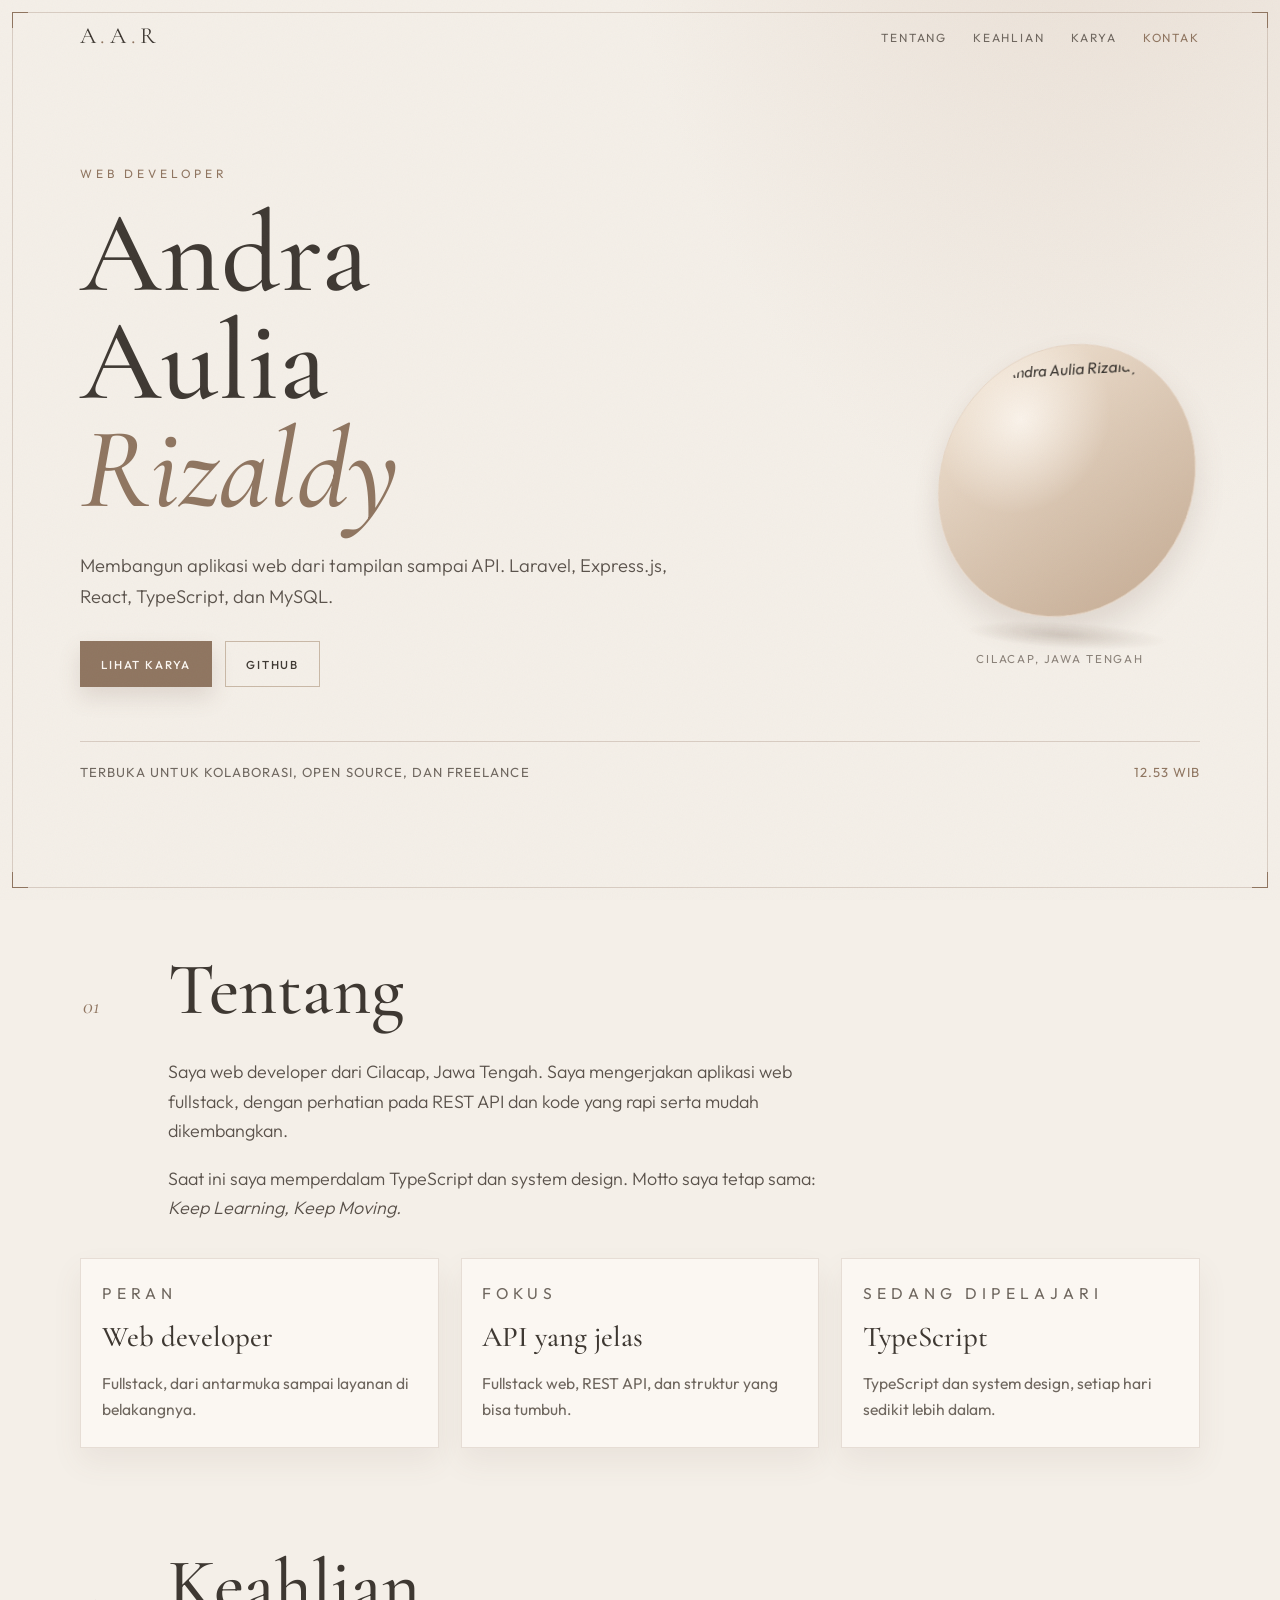
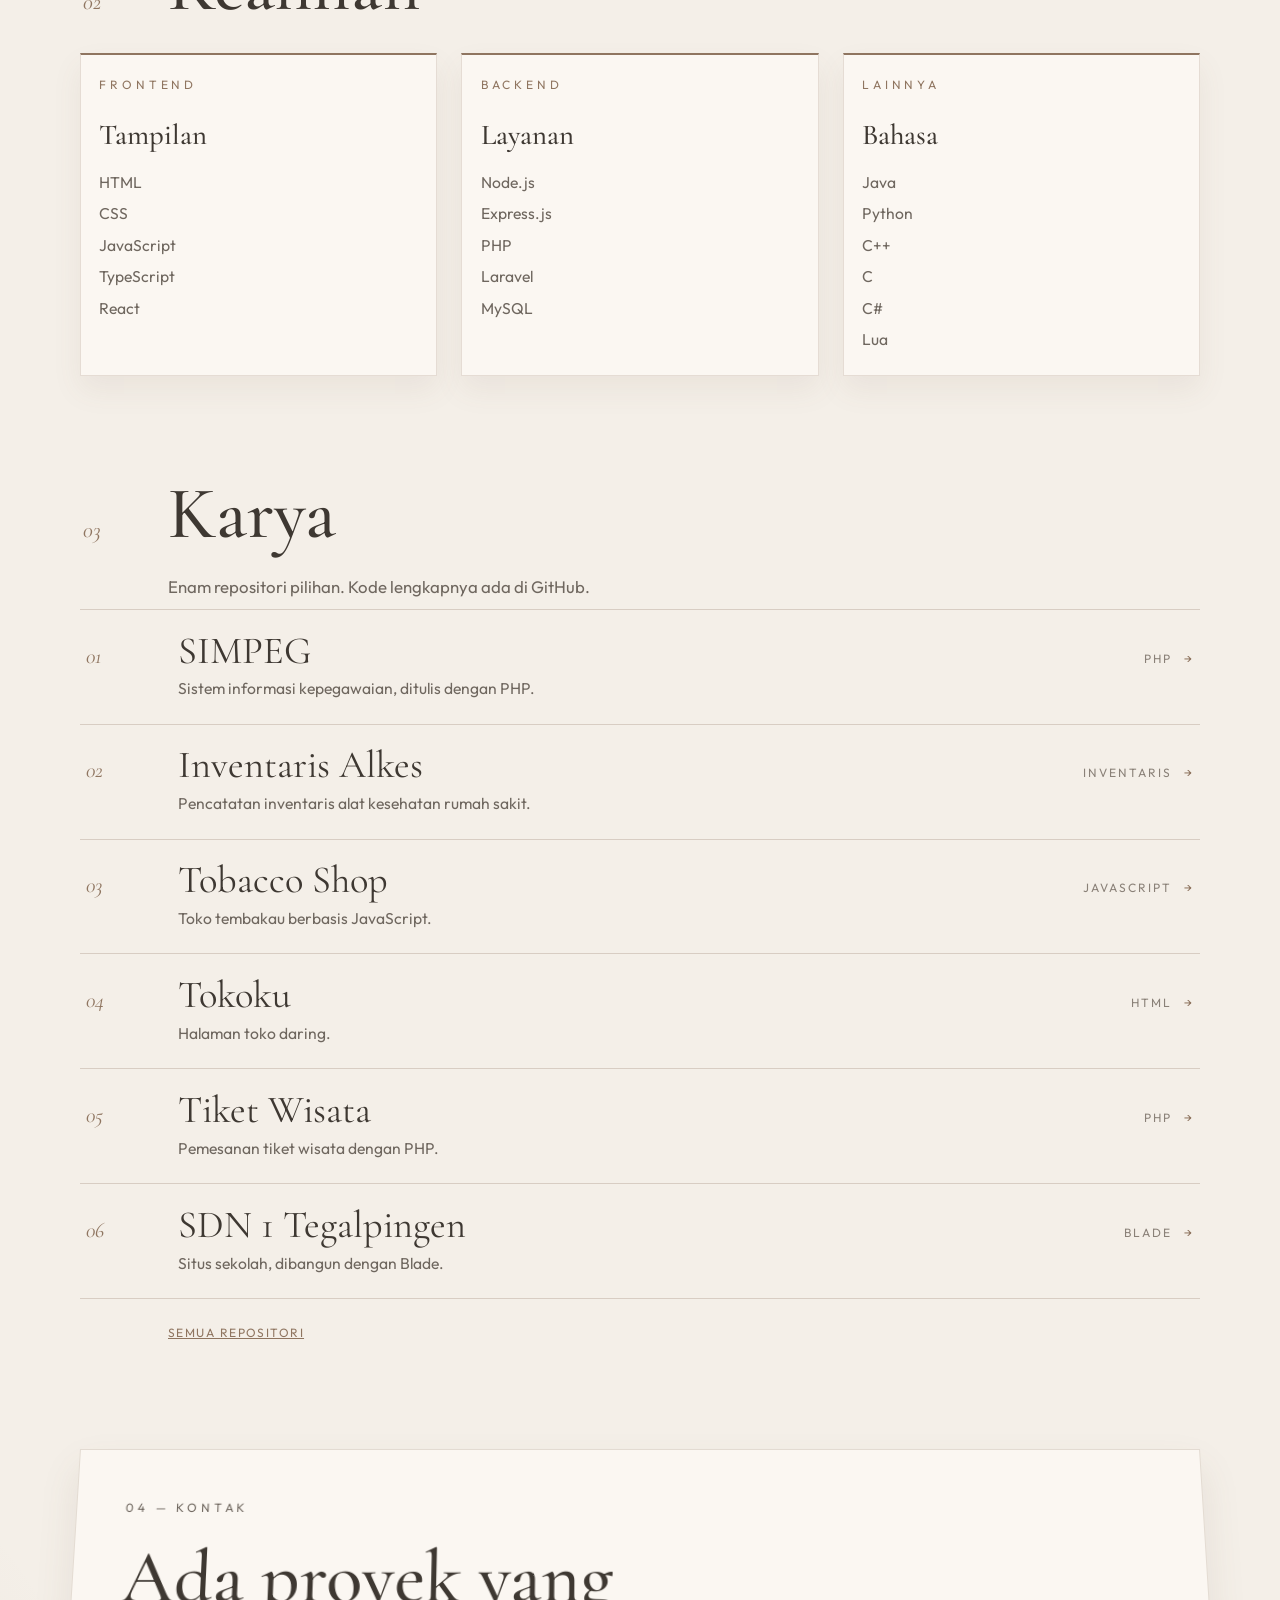
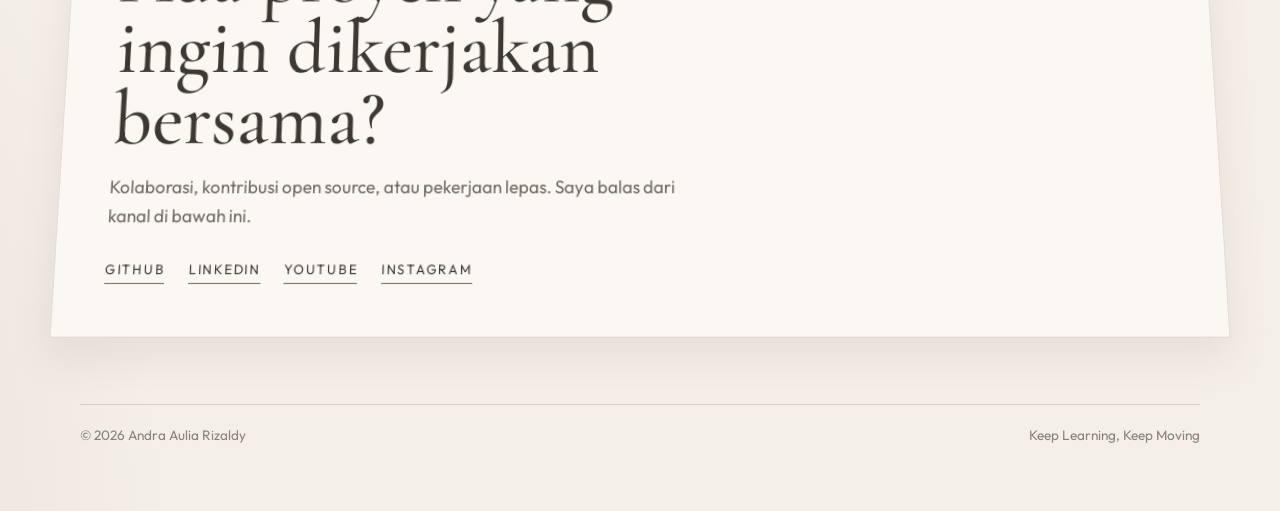
==== docs/index.html @ 54ccadb5 "Soften the profile and site to a cream and taupe palette. Co-authored-by: Cursor <cursoragent@cursor" ====
<!DOCTYPE html>
<html lang="id">
<head>
  <meta charset="utf-8" />
  <meta name="viewport" content="width=device-width, initial-scale=1" />
  <title>Andra Aulia Rizaldy — Web Developer</title>
  <meta name="description" content="Andra Aulia Rizaldy, web developer dari Cilacap. Membangun aplikasi web dengan Laravel, Express.js, React, dan MySQL." />
  <meta name="theme-color" content="#f4efe8" />
  <link rel="canonical" href="https://andrarizal.github.io/AndraRizal/" />
  <link rel="icon" href="favicon.svg" type="image/svg+xml" />
  <meta property="og:title" content="Andra Aulia Rizaldy — Web Developer" />
  <meta property="og:description" content="Web developer dari Cilacap. Keep Learning, Keep Moving." />
  <meta property="og:type" content="profile" />
  <meta property="og:url" content="https://andrarizal.github.io/AndraRizal/" />
  <meta property="og:image" content="https://avatars.githubusercontent.com/u/72431050?v=4" />
  <meta property="og:locale" content="id_ID" />
  <link rel="preconnect" href="https://fonts.googleapis.com" />
  <link rel="preconnect" href="https://fonts.gstatic.com" crossorigin />
  <link href="https://fonts.googleapis.com/css2?family=Cormorant+Garamond:ital,wght@0,500;0,600;1,500&family=Outfit:wght@300;400;500&display=swap" rel="stylesheet" />
  <link rel="stylesheet" href="styles.css" />
  <script type="application/ld+json">
  {
    "@context": "https://schema.org",
    "@type": "Person",
    "name": "Andra Aulia Rizaldy",
    "jobTitle": "Web Developer",
    "url": "https://andrarizal.github.io/AndraRizal/",
    "homeLocation": "Cilacap, Jawa Tengah, Indonesia",
    "sameAs": [
      "https://github.com/Andrarizal",
      "https://www.linkedin.com/in/andra-aulia-rizaldy-939404232/",
      "https://www.youtube.com/channel/UCnYAJAK2o31-_l3akpcC6tQ",
      "https://instagram.com/andrarizal787"
    ]
  }
  </script>
</head>
<body>
  <a class="skip" href="#isi">Langsung ke isi</a>
  <div class="frame" aria-hidden="true">
    <i class="tl"></i><i class="tr"></i><i class="bl"></i><i class="br"></i>
  </div>

  <div class="shell">
    <header class="site-header">
      <a class="brand" href="#atas">A<span>.</span>A<span>.</span>R</a>
      <nav aria-label="Utama">
        <button class="nav-toggle" type="button" aria-expanded="false" aria-controls="nav-menu">
          <span class="nav-toggle-label">Menu</span>
        </button>
        <ul class="nav-links" id="nav-menu">
          <li><a href="#tentang">Tentang</a></li>
          <li><a href="#keahlian">Keahlian</a></li>
          <li><a href="#karya">Karya</a></li>
          <li><a href="#kontak">Kontak</a></li>
        </ul>
      </nav>
    </header>

    <main id="isi">
      <section class="hero" id="atas">
        <div class="hero-grid">
          <div class="hero-copy">
            <p class="kicker rise">Web Developer</p>
            <h1 class="rise d1">
              <span>Andra</span>
              <span>Aulia</span>
              <span class="accent">Rizaldy</span>
            </h1>
            <p class="dek rise d2">
              Membangun aplikasi web dari tampilan sampai API.
              Laravel, Express.js, React, TypeScript, dan MySQL.
            </p>
            <div class="cta-row rise d3">
              <a class="cta" href="#karya">Lihat karya</a>
              <a class="cta ghost" href="https://github.com/Andrarizal" rel="me noopener noreferrer">GitHub</a>
            </div>
          </div>
          <figure class="portrait rise d2">
            <div class="portrait-ring">
              <img
                src="https://avatars.githubusercontent.com/u/72431050?v=4"
                alt="Foto Andra Aulia Rizaldy"
                width="280"
                height="280"
              />
              <div class="portrait-fallback" aria-hidden="true">A</div>
            </div>
            <figcaption>Cilacap, Jawa Tengah</figcaption>
          </figure>
        </div>
        <div class="hero-foot rise d4">
          <p>Terbuka untuk kolaborasi, open source, dan freelance</p>
          <p class="clock" id="clock">WIB · Cilacap</p>
        </div>
      </section>

      <section id="tentang">
        <div class="section-head">
          <span class="num">01</span>
          <h2>Tentang</h2>
        </div>
        <div class="prose">
          <p>
            Saya web developer dari Cilacap, Jawa Tengah. Saya mengerjakan
            aplikasi web fullstack, dengan perhatian pada REST API dan kode
            yang rapi serta mudah dikembangkan.
          </p>
          <p>
            Saat ini saya memperdalam TypeScript dan system design.
            Motto saya tetap sama: <em>Keep Learning, Keep Moving.</em>
          </p>
        </div>
        <div class="facts">
          <article>
            <p class="kicker">Peran</p>
            <h3>Web developer</h3>
            <p>Fullstack, dari antarmuka sampai layanan di belakangnya.</p>
          </article>
          <article>
            <p class="kicker">Fokus</p>
            <h3>API yang jelas</h3>
            <p>Fullstack web, REST API, dan struktur yang bisa tumbuh.</p>
          </article>
          <article>
            <p class="kicker">Sedang dipelajari</p>
            <h3>TypeScript</h3>
            <p>TypeScript dan system design, setiap hari sedikit lebih dalam.</p>
          </article>
        </div>
      </section>

      <section id="keahlian">
        <div class="section-head">
          <span class="num">02</span>
          <h2>Keahlian</h2>
        </div>
        <div class="skills">
          <article class="skill">
            <p class="kicker">Frontend</p>
            <h3>Tampilan</h3>
            <ul>
              <li>HTML</li>
              <li>CSS</li>
              <li>JavaScript</li>
              <li>TypeScript</li>
              <li>React</li>
            </ul>
          </article>
          <article class="skill">
            <p class="kicker">Backend</p>
            <h3>Layanan</h3>
            <ul>
              <li>Node.js</li>
              <li>Express.js</li>
              <li>PHP</li>
              <li>Laravel</li>
              <li>MySQL</li>
            </ul>
          </article>
          <article class="skill">
            <p class="kicker">Lainnya</p>
            <h3>Bahasa</h3>
            <ul>
              <li>Java</li>
              <li>Python</li>
              <li>C++</li>
              <li>C</li>
              <li>C#</li>
              <li>Lua</li>
            </ul>
          </article>
        </div>
      </section>

      <section id="karya">
        <div class="section-head">
          <span class="num">03</span>
          <h2>Karya</h2>
        </div>
        <p class="section-note">Enam repositori pilihan. Kode lengkapnya ada di GitHub.</p>
        <div class="work-list">
          <a class="work" href="https://github.com/Andrarizal/simpeg" rel="noopener noreferrer">
            <span class="work-no">01</span>
            <span>
              <span class="work-title">SIMPEG</span>
              <span class="work-desc">Sistem informasi kepegawaian, ditulis dengan PHP.</span>
            </span>
            <span class="work-meta">PHP</span>
          </a>
          <a class="work" href="https://github.com/Andrarizal/inventory-alkes-rs" rel="noopener noreferrer">
            <span class="work-no">02</span>
            <span>
              <span class="work-title">Inventaris Alkes</span>
              <span class="work-desc">Pencatatan inventaris alat kesehatan rumah sakit.</span>
            </span>
            <span class="work-meta">Inventaris</span>
          </a>
          <a class="work" href="https://github.com/Andrarizal/tobacco-shop" rel="noopener noreferrer">
            <span class="work-no">03</span>
            <span>
              <span class="work-title">Tobacco Shop</span>
              <span class="work-desc">Toko tembakau berbasis JavaScript.</span>
            </span>
            <span class="work-meta">JavaScript</span>
          </a>
          <a class="work" href="https://github.com/Andrarizal/tokoku" rel="noopener noreferrer">
            <span class="work-no">04</span>
            <span>
              <span class="work-title">Tokoku</span>
              <span class="work-desc">Halaman toko daring.</span>
            </span>
            <span class="work-meta">HTML</span>
          </a>
          <a class="work" href="https://github.com/Andrarizal/Tiket-Wisata" rel="noopener noreferrer">
            <span class="work-no">05</span>
            <span>
              <span class="work-title">Tiket Wisata</span>
              <span class="work-desc">Pemesanan tiket wisata dengan PHP.</span>
            </span>
            <span class="work-meta">PHP</span>
          </a>
          <a class="work" href="https://github.com/Andrarizal/Website-SD-N-1-TegalPingen" rel="noopener noreferrer">
            <span class="work-no">06</span>
            <span>
              <span class="work-title">SDN 1 Tegalpingen</span>
              <span class="work-desc">Situs sekolah, dibangun dengan Blade.</span>
            </span>
            <span class="work-meta">Blade</span>
          </a>
        </div>
        <a class="more" href="https://github.com/Andrarizal?tab=repositories" rel="noopener noreferrer">Semua repositori</a>
      </section>

      <section id="kontak">
        <div class="contact-panel">
          <p class="kicker">04 — Kontak</p>
          <h2>Ada proyek yang ingin dikerjakan bersama?</h2>
          <p>Kolaborasi, kontribusi open source, atau pekerjaan lepas. Saya balas dari kanal di bawah ini.</p>
          <div class="socials">
            <a href="https://github.com/Andrarizal" rel="me noopener noreferrer">GitHub</a>
            <a href="https://www.linkedin.com/in/andra-aulia-rizaldy-939404232/" rel="me noopener noreferrer">LinkedIn</a>
            <a href="https://www.youtube.com/channel/UCnYAJAK2o31-_l3akpcC6tQ" rel="me noopener noreferrer">YouTube</a>
            <a href="https://instagram.com/andrarizal787" rel="me noopener noreferrer">Instagram</a>
          </div>
        </div>
      </section>
    </main>

    <footer class="site-footer">
      <p>© <span id="year">2026</span> Andra Aulia Rizaldy</p>
      <p>Keep Learning, Keep Moving</p>
    </footer>
  </div>
  <script src="script.js"></script>
</body>
</html>
---- docs/styles.css ----
:root {
  --bg: #f4efe8;
  --bg-raise: #fbf7f2;
  --ivory: #3e3832;
  --cream: #5a524b;
  --muted: #6f675f;
  --faint: #8a8178;
  --gold: #8f7560;
  --gold-deep: #6f5a48;
  --line: rgba(143, 117, 96, 0.28);
  --serif: "Cormorant Garamond", Georgia, "Times New Roman", serif;
  --sans: Outfit, "Segoe UI", sans-serif;
  --pad: clamp(1.25rem, 4vw, 2.5rem);
  --header: 4.5rem;
}

*,
*::before,
*::after {
  box-sizing: border-box;
}

html {
  scroll-behavior: smooth;
}

body {
  margin: 0;
  min-height: 100vh;
  color: var(--ivory);
  font-family: var(--sans);
  font-size: 1.05rem;
  font-weight: 400;
  line-height: 1.65;
  background:
    radial-gradient(ellipse 70% 45% at 85% -10%, rgba(196, 168, 148, 0.28), transparent 55%),
    radial-gradient(ellipse 45% 35% at -10% 100%, rgba(143, 117, 96, 0.1), transparent 50%),
    var(--bg);
  text-rendering: optimizeLegibility;
}

body::after {
  content: "";
  position: fixed;
  inset: 0;
  z-index: 2;
  pointer-events: none;
  opacity: 0.06;
  background-image: url("data:image/svg+xml,%3Csvg xmlns='http://www.w3.org/2000/svg' width='180' height='180'%3E%3Cfilter id='n'%3E%3CfeTurbulence type='fractalNoise' baseFrequency='.8' numOctaves='2' stitchTiles='stitch'/%3E%3C/filter%3E%3Crect width='180' height='180' filter='url(%23n)' opacity='.55'/%3E%3C/svg%3E");
}

body.nav-open {
  overflow: hidden;
}

::selection {
  background: #e7d8c8;
  color: var(--ivory);
}

img {
  max-width: 100%;
  display: block;
}

a {
  color: inherit;
}

:focus-visible {
  outline: 1px solid var(--gold);
  outline-offset: 4px;
}

.skip {
  position: absolute;
  left: 1rem;
  top: -4rem;
  z-index: 80;
  padding: 0.6rem 0.9rem;
  background: var(--gold);
  color: var(--bg);
  text-decoration: none;
}

.skip:focus {
  top: 1rem;
}

.frame {
  position: fixed;
  inset: 12px;
  border: 1px solid var(--line);
  pointer-events: none;
  z-index: 60;
}

.frame i {
  position: absolute;
  width: 16px;
  height: 16px;
  border: 1px solid var(--gold);
}

.frame .tl { top: -1px; left: -1px; border-right: 0; border-bottom: 0; }
.frame .tr { top: -1px; right: -1px; border-left: 0; border-bottom: 0; }
.frame .bl { bottom: -1px; left: -1px; border-right: 0; border-top: 0; }
.frame .br { bottom: -1px; right: -1px; border-left: 0; border-top: 0; }

.shell {
  width: min(1120px, calc(100% - var(--pad) * 2));
  margin: 0 auto;
  padding-bottom: 4rem;
}

.site-header {
  position: sticky;
  top: 0;
  z-index: 40;
  display: flex;
  align-items: center;
  justify-content: space-between;
  min-height: var(--header);
  padding: 0.85rem 0;
  background: transparent;
}

.site-header.is-scrolled {
  background: rgba(244, 239, 232, 0.94);
  border-bottom: 1px solid var(--line);
}

.brand {
  position: relative;
  z-index: 70;
  font-family: var(--serif);
  font-size: 1.45rem;
  letter-spacing: 0.18em;
  text-decoration: none;
  color: var(--ivory);
}

.brand span {
  color: var(--gold);
}

.nav-toggle {
  display: none;
  position: relative;
  z-index: 70;
  border: 1px solid var(--line);
  background: transparent;
  color: var(--ivory);
  font: inherit;
  font-size: 0.72rem;
  letter-spacing: 0.18em;
  text-transform: uppercase;
  min-height: 44px;
  padding: 0 1rem;
  cursor: pointer;
}

.nav-links {
  display: flex;
  gap: 1.6rem;
  margin: 0;
  padding: 0;
  list-style: none;
}

.nav-links a {
  text-decoration: none;
  font-size: 0.74rem;
  letter-spacing: 0.16em;
  text-transform: uppercase;
  color: var(--muted);
}

.nav-links a:hover,
.nav-links a[aria-current="page"] {
  color: var(--gold);
}

.hero {
  min-height: calc(100svh - var(--header) - 2rem);
  display: flex;
  flex-direction: column;
  justify-content: center;
  gap: clamp(2rem, 6vh, 4rem);
  padding: 2.5rem 0 2rem;
}

.hero-grid {
  display: grid;
  grid-template-columns: minmax(0, 1.45fr) minmax(220px, 0.7fr);
  gap: clamp(2rem, 5vw, 4.5rem);
  align-items: end;
}

.kicker {
  margin: 0 0 1rem;
  color: var(--gold);
  font-size: 0.75rem;
  letter-spacing: 0.32em;
  text-transform: uppercase;
}

h1,
h2,
h3 {
  font-family: var(--serif);
  font-weight: 500;
  letter-spacing: 0;
}

h1 {
  margin: 0;
  font-size: clamp(4.2rem, 9vw, 7.6rem);
  line-height: 0.94;
  color: var(--ivory);
}

h1 span {
  display: block;
}

h1 .accent {
  font-style: italic;
  font-weight: 500;
  color: var(--gold);
}

.dek {
  max-width: 38rem;
  margin: 1.6rem 0 0;
  color: var(--cream);
  font-size: 1.15rem;
  font-weight: 300;
  line-height: 1.7;
}

.cta-row {
  display: flex;
  flex-wrap: wrap;
  gap: 0.8rem;
  margin-top: 1.8rem;
}

.cta {
  display: inline-flex;
  align-items: center;
  justify-content: center;
  min-height: 46px;
  padding: 0.75rem 1.25rem;
  border: 1px solid var(--gold);
  background: var(--gold);
  color: #fbf7f2;
  text-decoration: none;
  font-size: 0.72rem;
  font-weight: 500;
  letter-spacing: 0.16em;
  text-transform: uppercase;
  box-shadow: 0 10px 22px rgba(111, 90, 72, 0.16);
  transition: transform 0.15s ease, background 0.15s ease;
}

.cta.ghost {
  background: transparent;
  color: var(--ivory);
  border-color: #c9b8a6;
  box-shadow: none;
}

.cta:hover {
  transform: translateY(-1px);
  background: var(--gold-deep);
  border-color: var(--gold-deep);
  color: #fbf7f2;
}

.cta.ghost:hover {
  background: #fbf7f2;
  color: var(--ivory);
  border-color: var(--gold);
}

.cta:active {
  transform: translateY(0);
}

.portrait {
  justify-self: end;
  width: min(280px, 100%);
  margin: 0 0 1.2rem;
  perspective: 1000px;
}

.portrait-ring {
  position: relative;
  width: 100%;
  aspect-ratio: 1;
  padding: 12px;
  border: 1px solid #e4d3c2;
  border-radius: 50%;
  background:
    radial-gradient(circle at 32% 28%, rgba(255, 250, 244, 0.8), transparent 36%),
    linear-gradient(145deg, #f3e6d6, #c4aa92);
  box-shadow: 0 16px 30px rgba(111, 90, 72, 0.16);
  transform: rotateY(-24deg) rotateX(12deg);
  transform-style: preserve-3d;
  animation: medallion 9s ease-in-out infinite;
}

.portrait-ring::after {
  content: "";
  position: absolute;
  left: 10%;
  right: 10%;
  bottom: -28px;
  height: 26px;
  border-radius: 50%;
  background: radial-gradient(ellipse, rgba(111, 90, 72, 0.22), transparent 70%);
  transform: translateZ(-40px);
  z-index: -1;
}

.portrait img,
.portrait-fallback {
  width: 100%;
  height: 100%;
  border-radius: 50%;
  object-fit: cover;
  filter: saturate(0.82) contrast(1.04);
}

.portrait-fallback {
  display: none;
  place-items: center;
  background: var(--bg-raise);
  color: var(--gold);
  font-family: var(--serif);
  font-size: 4rem;
}

.portrait.is-fallback img {
  display: none;
}

.portrait.is-fallback .portrait-fallback {
  display: grid;
}

.portrait figcaption {
  width: max-content;
  max-width: 90vw;
  margin: 2rem auto 0;
  text-align: center;
  color: var(--faint);
  font-size: 0.72rem;
  letter-spacing: 0.16em;
  text-transform: uppercase;
  white-space: nowrap;
}

.hero-foot {
  display: flex;
  justify-content: space-between;
  gap: 1rem;
  padding-top: 1.25rem;
  border-top: 1px solid var(--line);
  color: var(--muted);
  font-size: 0.82rem;
  letter-spacing: 0.08em;
  text-transform: uppercase;
}

.hero-foot p {
  margin: 0;
}

.clock {
  color: var(--gold);
  white-space: nowrap;
}

section {
  padding: 5.5rem 0 1rem;
  scroll-margin-top: 5.5rem;
}

.section-head {
  display: grid;
  grid-template-columns: 4.5rem 1fr;
  gap: 1rem;
  align-items: baseline;
  margin-bottom: 2rem;
}

.num {
  color: var(--gold);
  font-family: var(--serif);
  font-style: italic;
  font-size: 1.4rem;
  padding-left: 0.2rem;
}

h2 {
  margin: 0;
  font-size: clamp(2.8rem, 6vw, 4.6rem);
  line-height: 0.92;
}

.prose {
  max-width: 42rem;
  margin: 0 0 2.2rem 5.5rem;
  color: var(--cream);
  font-weight: 300;
  font-size: 1.12rem;
}

.facts {
  display: grid;
  grid-template-columns: repeat(3, 1fr);
  gap: 1.35rem;
  perspective: 1200px;
}

.facts article {
  padding: 1.4rem 1.3rem 1.5rem;
  background: var(--bg-raise);
  border: 1px solid rgba(143, 117, 96, 0.2);
  box-shadow: 0 14px 28px rgba(111, 90, 72, 0.08);
}

.facts h3,
.skill h3 {
  margin: 0.35rem 0 0.7rem;
  font-size: 1.8rem;
  font-weight: 500;
}

.facts p,
.skill li,
.work-desc {
  margin: 0;
  color: var(--muted);
  font-size: 0.98rem;
}

.skills {
  display: grid;
  grid-template-columns: repeat(3, 1fr);
  gap: 1.5rem;
}

.skill {
  padding: 1.25rem 1.15rem 1.4rem;
  border: 1px solid rgba(143, 117, 96, 0.2);
  border-top: 2px solid var(--gold);
  background: var(--bg-raise);
  box-shadow: 0 14px 28px rgba(111, 90, 72, 0.08);
}

.skill ul {
  margin: 0;
  padding: 0;
  list-style: none;
}

.skill li + li {
  margin-top: 0.35rem;
}

.section-note {
  max-width: 36rem;
  margin: -0.5rem 0 0.5rem 5.5rem;
  color: var(--muted);
}

.work {
  display: grid;
  grid-template-columns: 4.5rem minmax(0, 1fr) auto;
  gap: 1rem 1.25rem;
  align-items: baseline;
  margin: 0;
  padding: 1.35rem 0.4rem;
  border-top: 1px solid var(--line);
  text-decoration: none;
}

.work-list {
  border-bottom: 1px solid var(--line);
}

.work-no {
  color: var(--gold);
  font-family: var(--serif);
  font-style: italic;
  font-size: 1.35rem;
}

.work-title {
  display: block;
  font-family: var(--serif);
  font-size: clamp(1.8rem, 3vw, 2.5rem);
  line-height: 1;
  color: var(--ivory);
}

.work-desc {
  display: block;
  margin-top: 0.4rem;
}

.work-meta {
  color: var(--faint);
  font-size: 0.75rem;
  letter-spacing: 0.16em;
  text-transform: uppercase;
}

.work-meta::after {
  content: "→";
  display: inline-block;
  margin-left: 0.75rem;
  color: var(--gold);
  transition: transform 0.25s ease;
}

.work:hover {
  background: rgba(143, 117, 96, 0.08);
}

.work:hover .work-title {
  color: var(--gold);
}

.work:hover .work-meta::after {
  transform: translateX(5px);
}

.more {
  display: inline-block;
  margin: 1.5rem 0 0 5.5rem;
  color: var(--gold);
  letter-spacing: 0.12em;
  text-transform: uppercase;
  font-size: 0.75rem;
}

.contact-panel {
  padding: clamp(1.8rem, 4vw, 3rem);
  border: 1px solid rgba(143, 117, 96, 0.22);
  background: var(--bg-raise);
  box-shadow: 0 18px 36px rgba(111, 90, 72, 0.1);
  transform: perspective(1100px) rotateX(7deg);
  transform-origin: center top;
}

.contact-panel h2 {
  max-width: 14ch;
  margin: 0.4rem 0 1rem;
}

.contact-panel p {
  max-width: 36rem;
  margin: 0 0 1.6rem;
  color: var(--muted);
}

.socials {
  display: flex;
  flex-wrap: wrap;
  gap: 0.7rem 1.4rem;
}

.socials a {
  color: var(--ivory);
  text-decoration: none;
  letter-spacing: 0.14em;
  text-transform: uppercase;
  font-size: 0.78rem;
  border-bottom: 1px solid var(--gold);
  padding-bottom: 0.15rem;
}

.socials a:hover {
  color: var(--gold);
}

.site-footer {
  display: flex;
  justify-content: space-between;
  gap: 1rem;
  margin-top: 4.5rem;
  padding-top: 1.2rem;
  border-top: 1px solid var(--line);
  color: var(--faint);
  font-size: 0.85rem;
}

.site-footer p {
  margin: 0;
}

.rise {
  animation: rise 0.9s ease both;
}

.d1 { animation-delay: 0.08s; }
.d2 { animation-delay: 0.18s; }
.d3 { animation-delay: 0.3s; }
.d4 { animation-delay: 0.42s; }

@keyframes rise {
  from {
    opacity: 0;
    transform: translateY(14px);
  }
  to {
    opacity: 1;
    transform: none;
  }
}

@keyframes medallion {
  0%,
  100% {
    transform: rotateY(-26deg) rotateX(12deg);
  }
  50% {
    transform: rotateY(16deg) rotateX(5deg);
  }
}

@media (max-width: 860px) {
  .hero-grid,
  .facts,
  .skills {
    grid-template-columns: 1fr;
  }

  .portrait {
    justify-self: start;
    width: min(200px, 62vw);
  }

  .hero-grid {
    align-items: start;
  }

  .prose,
  .section-note,
  .more {
    margin-left: 0;
  }

  .hero-foot {
    flex-direction: column;
  }
}

@media (max-width: 760px) {
  .frame {
    inset: 8px;
  }

  .nav-toggle {
    display: inline-flex;
    align-items: center;
  }

  .hero {
    min-height: auto;
    justify-content: flex-start;
    gap: 1.6rem;
    padding-top: 0.4rem;
  }

  .portrait {
    width: 148px;
  }

  .nav-links {
    display: none;
    position: fixed;
    inset: 0;
    z-index: 60;
    flex-direction: column;
    justify-content: center;
    align-items: center;
    gap: 1.6rem;
    background: var(--bg);
  }

  .nav-links.is-open {
    display: flex;
  }

  .nav-links a {
    font-family: var(--serif);
    font-size: 2.4rem;
    letter-spacing: 0;
    text-transform: none;
    color: var(--ivory);
  }

  .work {
    grid-template-columns: 2.6rem minmax(0, 1fr);
  }

  .work-meta {
    grid-column: 2;
  }

  .site-footer {
    flex-direction: column;
  }

  h1 {
    font-size: clamp(3.4rem, 16vw, 5rem);
  }
}

@media (prefers-reduced-motion: reduce) {
  html {
    scroll-behavior: auto;
  }

  .rise,
  .nav-links,
  .work-meta::after,
  .portrait-ring,
  .cta {
    animation: none;
    transition: none;
  }

  .portrait-ring {
    transform: rotateY(-18deg) rotateX(8deg);
  }
}
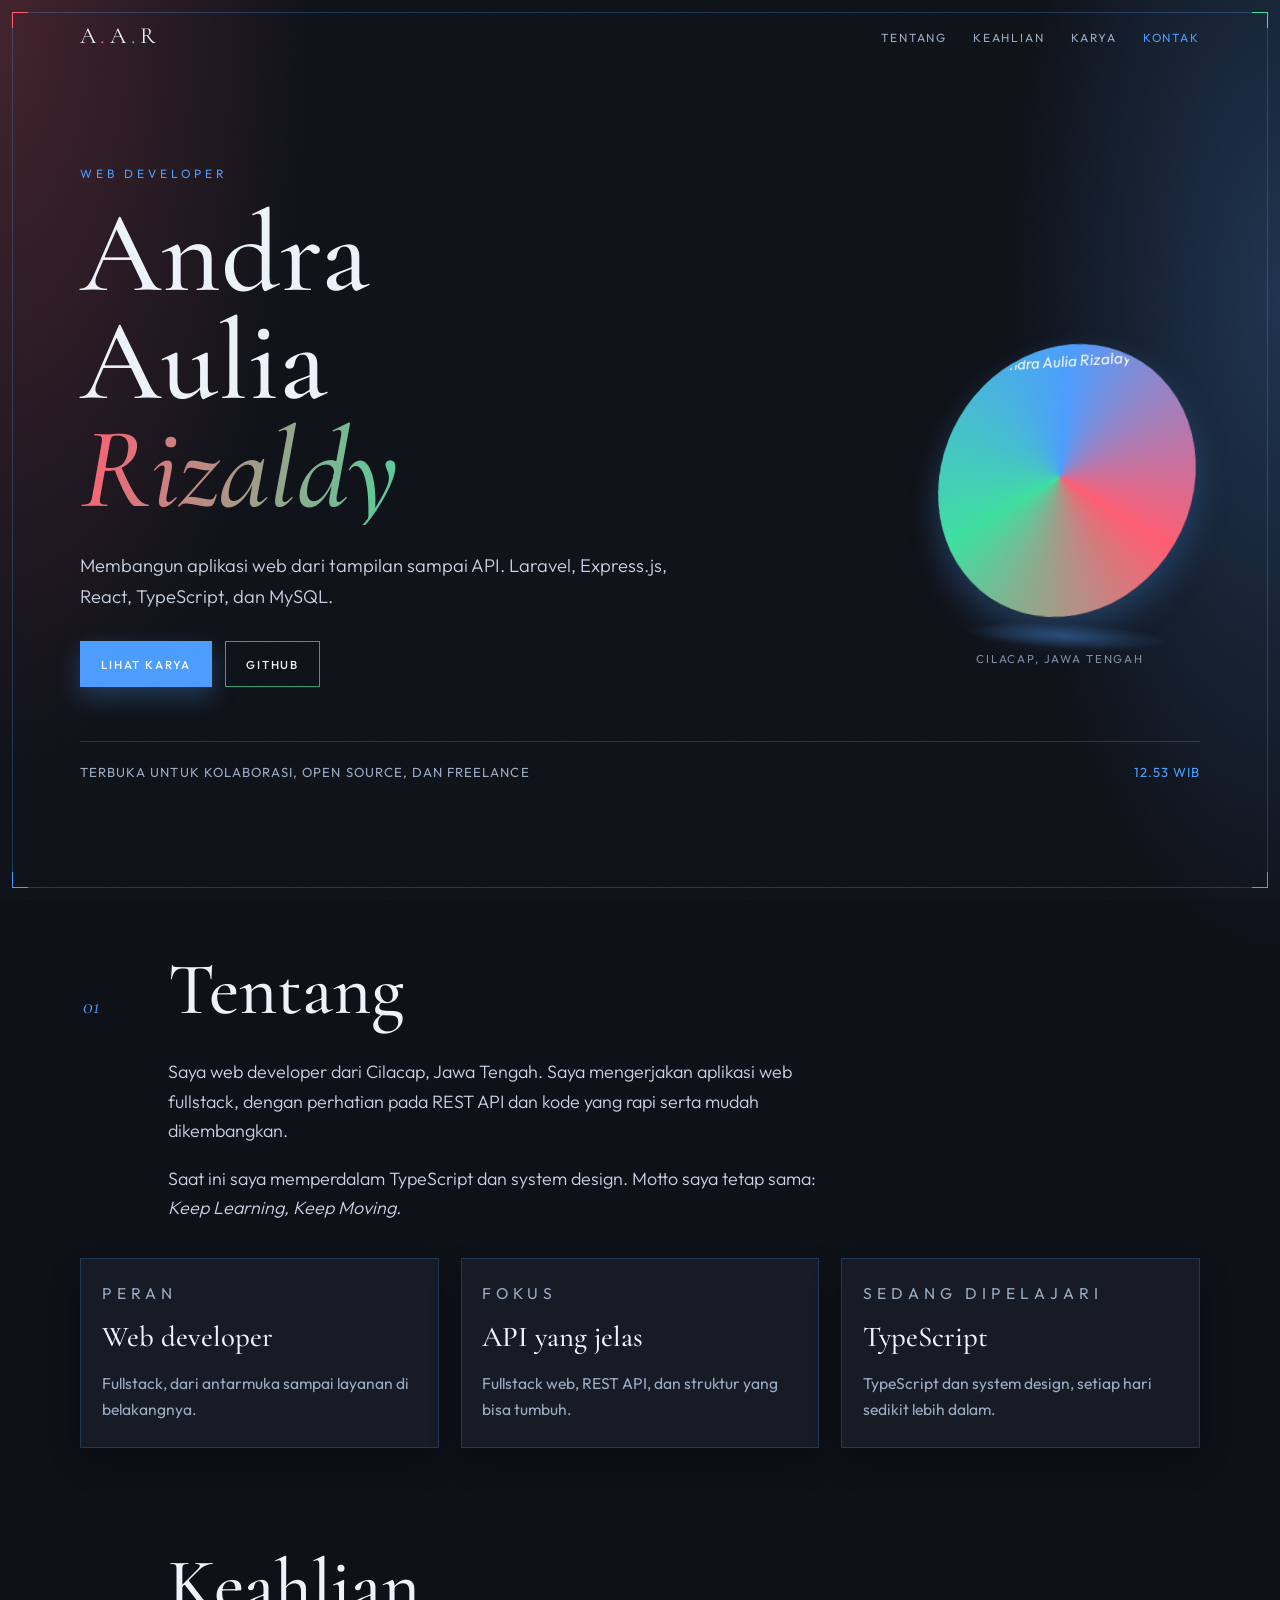
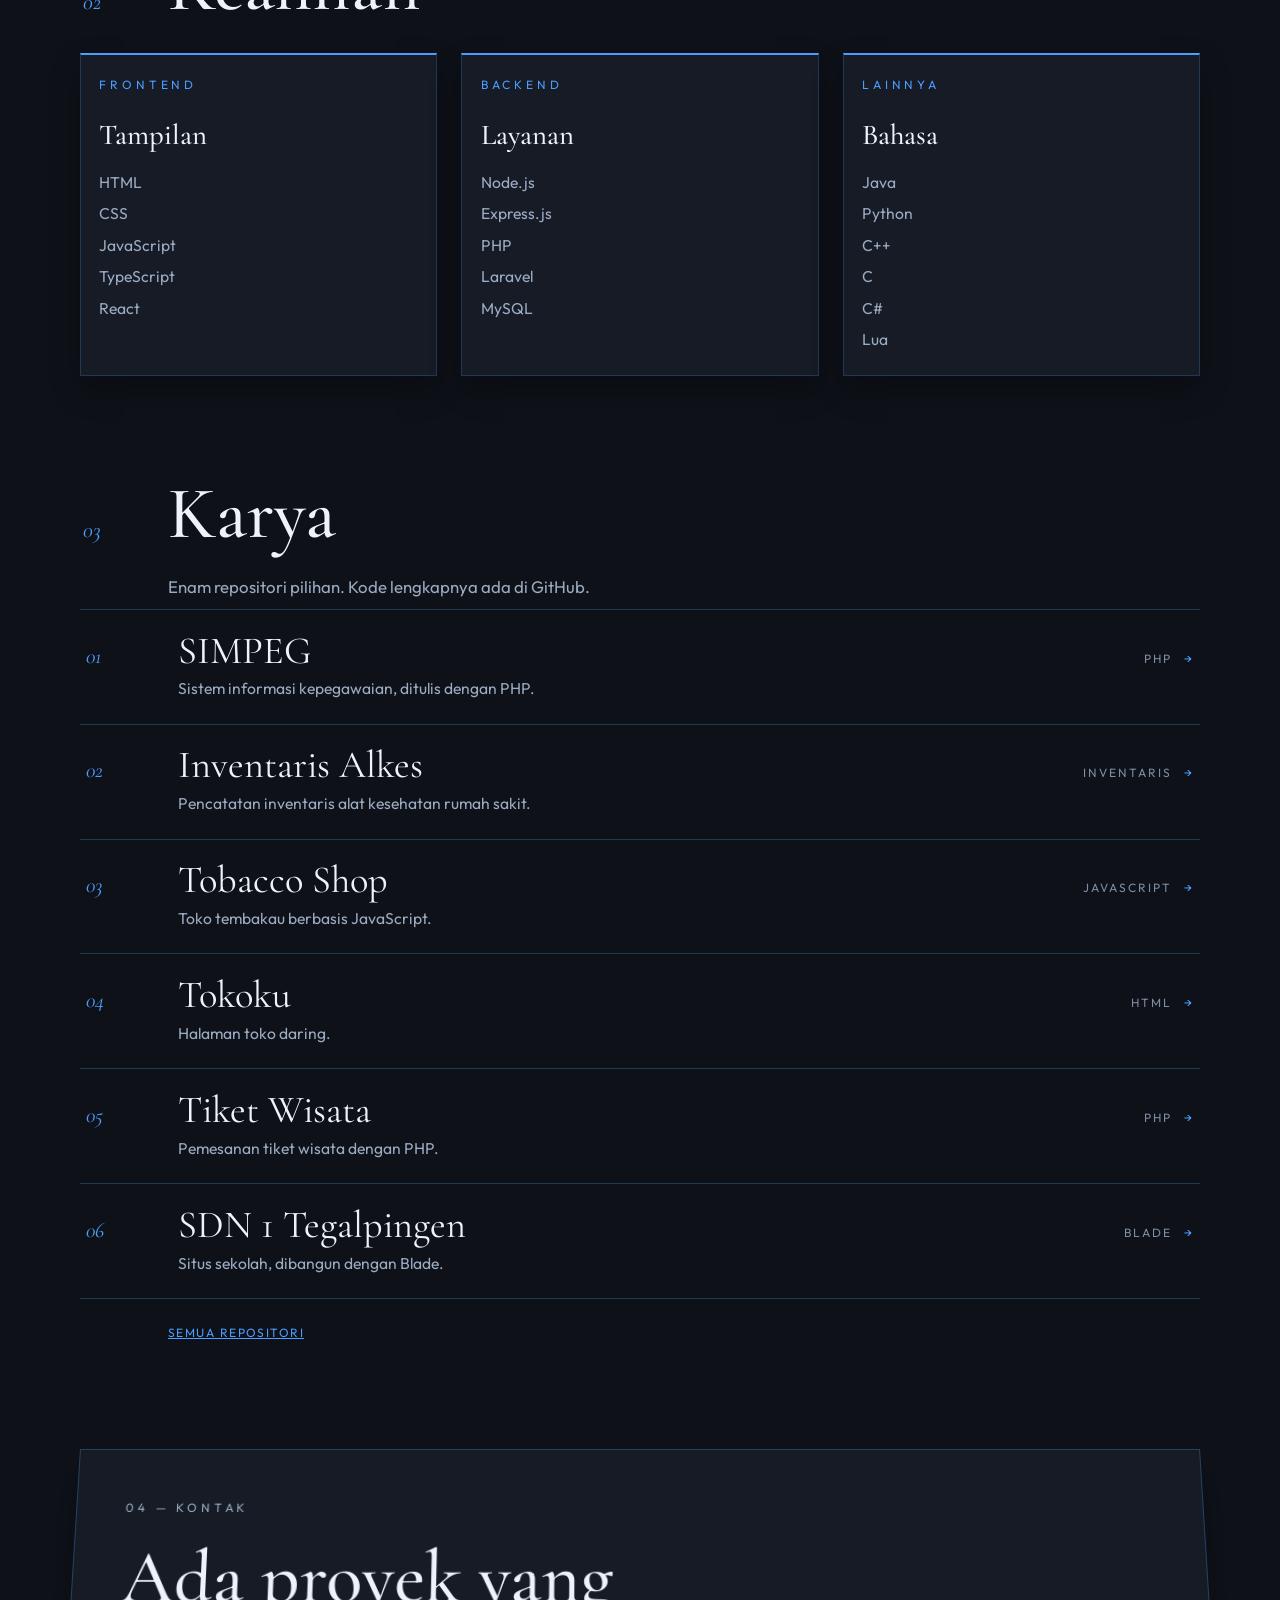
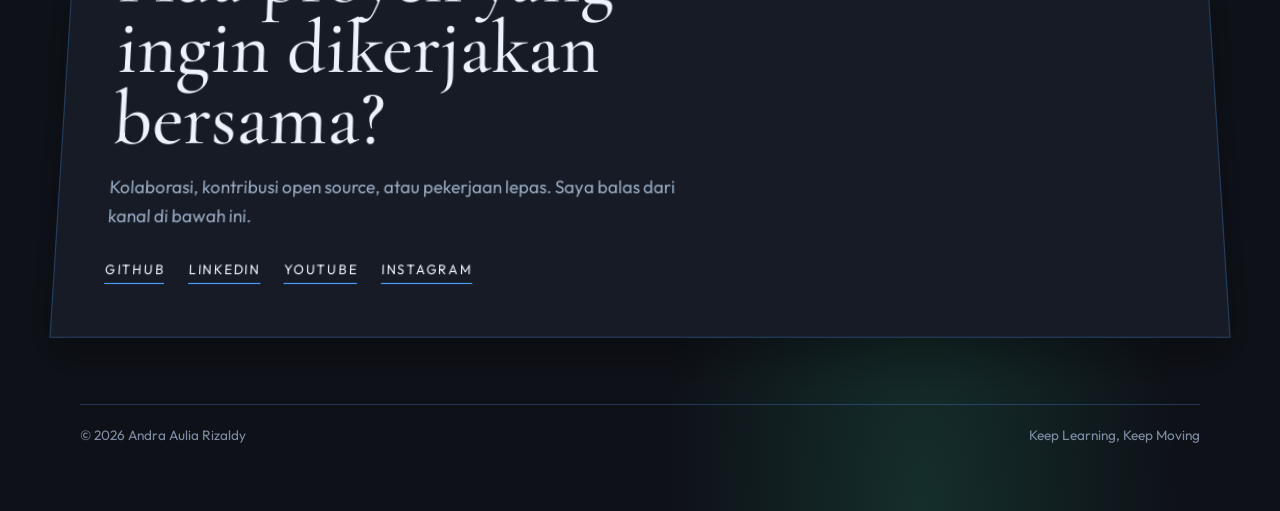
==== commit 3733661b: "Shift the profile and site to a dark red, green, and blue palette." ====
--- a/docs/index.html
+++ b/docs/index.html
@@ -5,7 +5,7 @@
   <meta name="viewport" content="width=device-width, initial-scale=1" />
   <title>Andra Aulia Rizaldy — Web Developer</title>
   <meta name="description" content="Andra Aulia Rizaldy, web developer dari Cilacap. Membangun aplikasi web dengan Laravel, Express.js, React, dan MySQL." />
-  <meta name="theme-color" content="#f4efe8" />
+  <meta name="theme-color" content="#0e1118" />
   <link rel="canonical" href="https://andrarizal.github.io/AndraRizal/" />
   <link rel="icon" href="favicon.svg" type="image/svg+xml" />
   <meta property="og:title" content="Andra Aulia Rizaldy — Web Developer" />
--- a/docs/styles.css
+++ b/docs/styles.css
@@ -1,13 +1,15 @@
 :root {
-  --bg: #f4efe8;
-  --bg-raise: #fbf7f2;
-  --ivory: #3e3832;
-  --cream: #5a524b;
-  --muted: #6f675f;
-  --faint: #8a8178;
-  --gold: #8f7560;
-  --gold-deep: #6f5a48;
-  --line: rgba(143, 117, 96, 0.28);
+  --bg: #0e1118;
+  --bg-raise: #161b26;
+  --ivory: #eef3fb;
+  --cream: #c9d3e4;
+  --muted: #9aabc2;
+  --faint: #7e8da3;
+  --gold: #4c9dff;
+  --gold-deep: #2f7de0;
+  --red: #ff5d73;
+  --green: #3ee0a0;
+  --line: rgba(76, 157, 255, 0.28);
   --serif: "Cormorant Garamond", Georgia, "Times New Roman", serif;
   --sans: Outfit, "Segoe UI", sans-serif;
   --pad: clamp(1.25rem, 4vw, 2.5rem);
@@ -33,8 +35,9 @@
   font-weight: 400;
   line-height: 1.65;
   background:
-    radial-gradient(ellipse 70% 45% at 85% -10%, rgba(196, 168, 148, 0.28), transparent 55%),
-    radial-gradient(ellipse 45% 35% at -10% 100%, rgba(143, 117, 96, 0.1), transparent 50%),
+    radial-gradient(ellipse 42% 36% at 0% 0%, rgba(255, 93, 115, 0.22), transparent 58%),
+    radial-gradient(ellipse 38% 32% at 100% 8%, rgba(76, 157, 255, 0.24), transparent 55%),
+    radial-gradient(ellipse 36% 28% at 72% 100%, rgba(62, 224, 160, 0.14), transparent 56%),
     var(--bg);
   text-rendering: optimizeLegibility;
 }
@@ -54,7 +57,7 @@
 }
 
 ::selection {
-  background: #e7d8c8;
+  background: rgba(76, 157, 255, 0.35);
   color: var(--ivory);
 }
 
@@ -102,10 +105,10 @@
   border: 1px solid var(--gold);
 }
 
-.frame .tl { top: -1px; left: -1px; border-right: 0; border-bottom: 0; }
-.frame .tr { top: -1px; right: -1px; border-left: 0; border-bottom: 0; }
-.frame .bl { bottom: -1px; left: -1px; border-right: 0; border-top: 0; }
-.frame .br { bottom: -1px; right: -1px; border-left: 0; border-top: 0; }
+.frame .tl { top: -1px; left: -1px; border-right: 0; border-bottom: 0; border-color: var(--red); }
+.frame .tr { top: -1px; right: -1px; border-left: 0; border-bottom: 0; border-color: var(--green); }
+.frame .bl { bottom: -1px; left: -1px; border-right: 0; border-top: 0; border-color: var(--gold); }
+.frame .br { bottom: -1px; right: -1px; border-left: 0; border-top: 0; border-color: var(--red); }
 
 .shell {
   width: min(1120px, calc(100% - var(--pad) * 2));
@@ -126,7 +129,7 @@
 }
 
 .site-header.is-scrolled {
-  background: rgba(244, 239, 232, 0.94);
+  background: rgba(14, 17, 24, 0.94);
   border-bottom: 1px solid var(--line);
 }
 
@@ -140,9 +143,8 @@
   color: var(--ivory);
 }
 
-.brand span {
-  color: var(--gold);
-}
+.brand span:nth-child(1) { color: var(--red); }
+.brand span:nth-child(2) { color: var(--green); }
 
 .nav-toggle {
   display: none;
@@ -227,7 +229,10 @@
 h1 .accent {
   font-style: italic;
   font-weight: 500;
-  color: var(--gold);
+  background: linear-gradient(100deg, var(--red), var(--green) 52%, var(--gold));
+  -webkit-background-clip: text;
+  background-clip: text;
+  color: transparent;
 }
 
 .dek {
@@ -254,20 +259,20 @@
   padding: 0.75rem 1.25rem;
   border: 1px solid var(--gold);
   background: var(--gold);
-  color: #fbf7f2;
+  color: #f4f8ff;
   text-decoration: none;
   font-size: 0.72rem;
   font-weight: 500;
   letter-spacing: 0.16em;
   text-transform: uppercase;
-  box-shadow: 0 10px 22px rgba(111, 90, 72, 0.16);
+  box-shadow: 0 10px 24px rgba(76, 157, 255, 0.28);
   transition: transform 0.15s ease, background 0.15s ease;
 }
 
 .cta.ghost {
   background: transparent;
   color: var(--ivory);
-  border-color: #c9b8a6;
+  border-color: rgba(62, 224, 160, 0.7);
   box-shadow: none;
 }
 
@@ -275,13 +280,13 @@
   transform: translateY(-1px);
   background: var(--gold-deep);
   border-color: var(--gold-deep);
-  color: #fbf7f2;
+  color: #f4f8ff;
 }
 
 .cta.ghost:hover {
-  background: #fbf7f2;
-  color: var(--ivory);
-  border-color: var(--gold);
+  background: rgba(62, 224, 160, 0.12);
+  color: var(--ivory);
+  border-color: var(--green);
 }
 
 .cta:active {
@@ -299,13 +304,11 @@
   position: relative;
   width: 100%;
   aspect-ratio: 1;
-  padding: 12px;
-  border: 1px solid #e4d3c2;
+  padding: 4px;
+  border: 0;
   border-radius: 50%;
-  background:
-    radial-gradient(circle at 32% 28%, rgba(255, 250, 244, 0.8), transparent 36%),
-    linear-gradient(145deg, #f3e6d6, #c4aa92);
-  box-shadow: 0 16px 30px rgba(111, 90, 72, 0.16);
+  background: conic-gradient(from 120deg, var(--red), var(--green), var(--gold), var(--red));
+  box-shadow: 0 16px 34px rgba(76, 157, 255, 0.28);
   transform: rotateY(-24deg) rotateX(12deg);
   transform-style: preserve-3d;
   animation: medallion 9s ease-in-out infinite;
@@ -319,7 +322,7 @@
   bottom: -28px;
   height: 26px;
   border-radius: 50%;
-  background: radial-gradient(ellipse, rgba(111, 90, 72, 0.22), transparent 70%);
+  background: radial-gradient(ellipse, rgba(76, 157, 255, 0.35), transparent 70%);
   transform: translateZ(-40px);
   z-index: -1;
 }
@@ -428,8 +431,8 @@
 .facts article {
   padding: 1.4rem 1.3rem 1.5rem;
   background: var(--bg-raise);
-  border: 1px solid rgba(143, 117, 96, 0.2);
-  box-shadow: 0 14px 28px rgba(111, 90, 72, 0.08);
+  border: 1px solid rgba(76, 157, 255, 0.22);
+  box-shadow: 0 14px 28px rgba(0, 0, 0, 0.28);
 }
 
 .facts h3,
@@ -455,10 +458,10 @@
 
 .skill {
   padding: 1.25rem 1.15rem 1.4rem;
-  border: 1px solid rgba(143, 117, 96, 0.2);
+  border: 1px solid rgba(76, 157, 255, 0.22);
   border-top: 2px solid var(--gold);
   background: var(--bg-raise);
-  box-shadow: 0 14px 28px rgba(111, 90, 72, 0.08);
+  box-shadow: 0 14px 28px rgba(0, 0, 0, 0.28);
 }
 
 .skill ul {
@@ -528,7 +531,7 @@
 }
 
 .work:hover {
-  background: rgba(143, 117, 96, 0.08);
+  background: rgba(76, 157, 255, 0.08);
 }
 
 .work:hover .work-title {
@@ -550,9 +553,9 @@
 
 .contact-panel {
   padding: clamp(1.8rem, 4vw, 3rem);
-  border: 1px solid rgba(143, 117, 96, 0.22);
+  border: 1px solid rgba(76, 157, 255, 0.28);
   background: var(--bg-raise);
-  box-shadow: 0 18px 36px rgba(111, 90, 72, 0.1);
+  box-shadow: 0 18px 36px rgba(0, 0, 0, 0.32);
   transform: perspective(1100px) rotateX(7deg);
   transform-origin: center top;
 }
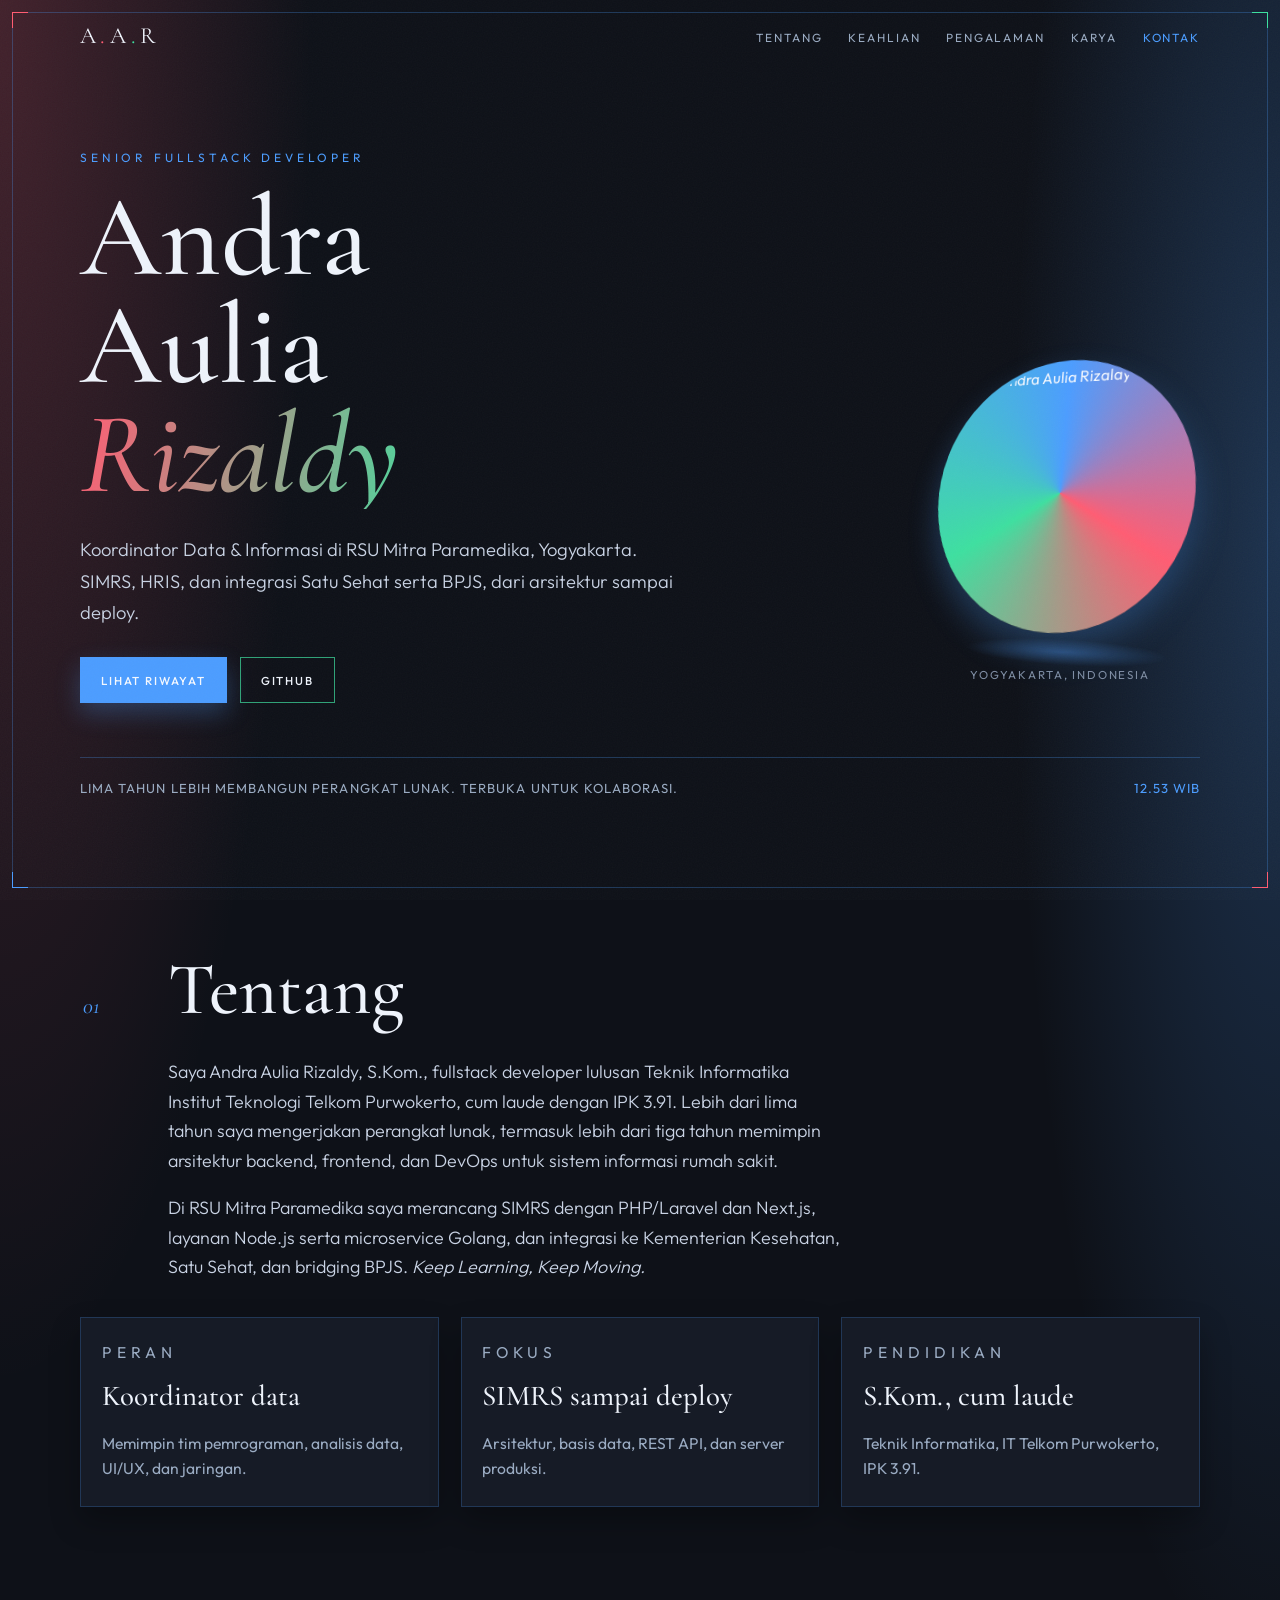
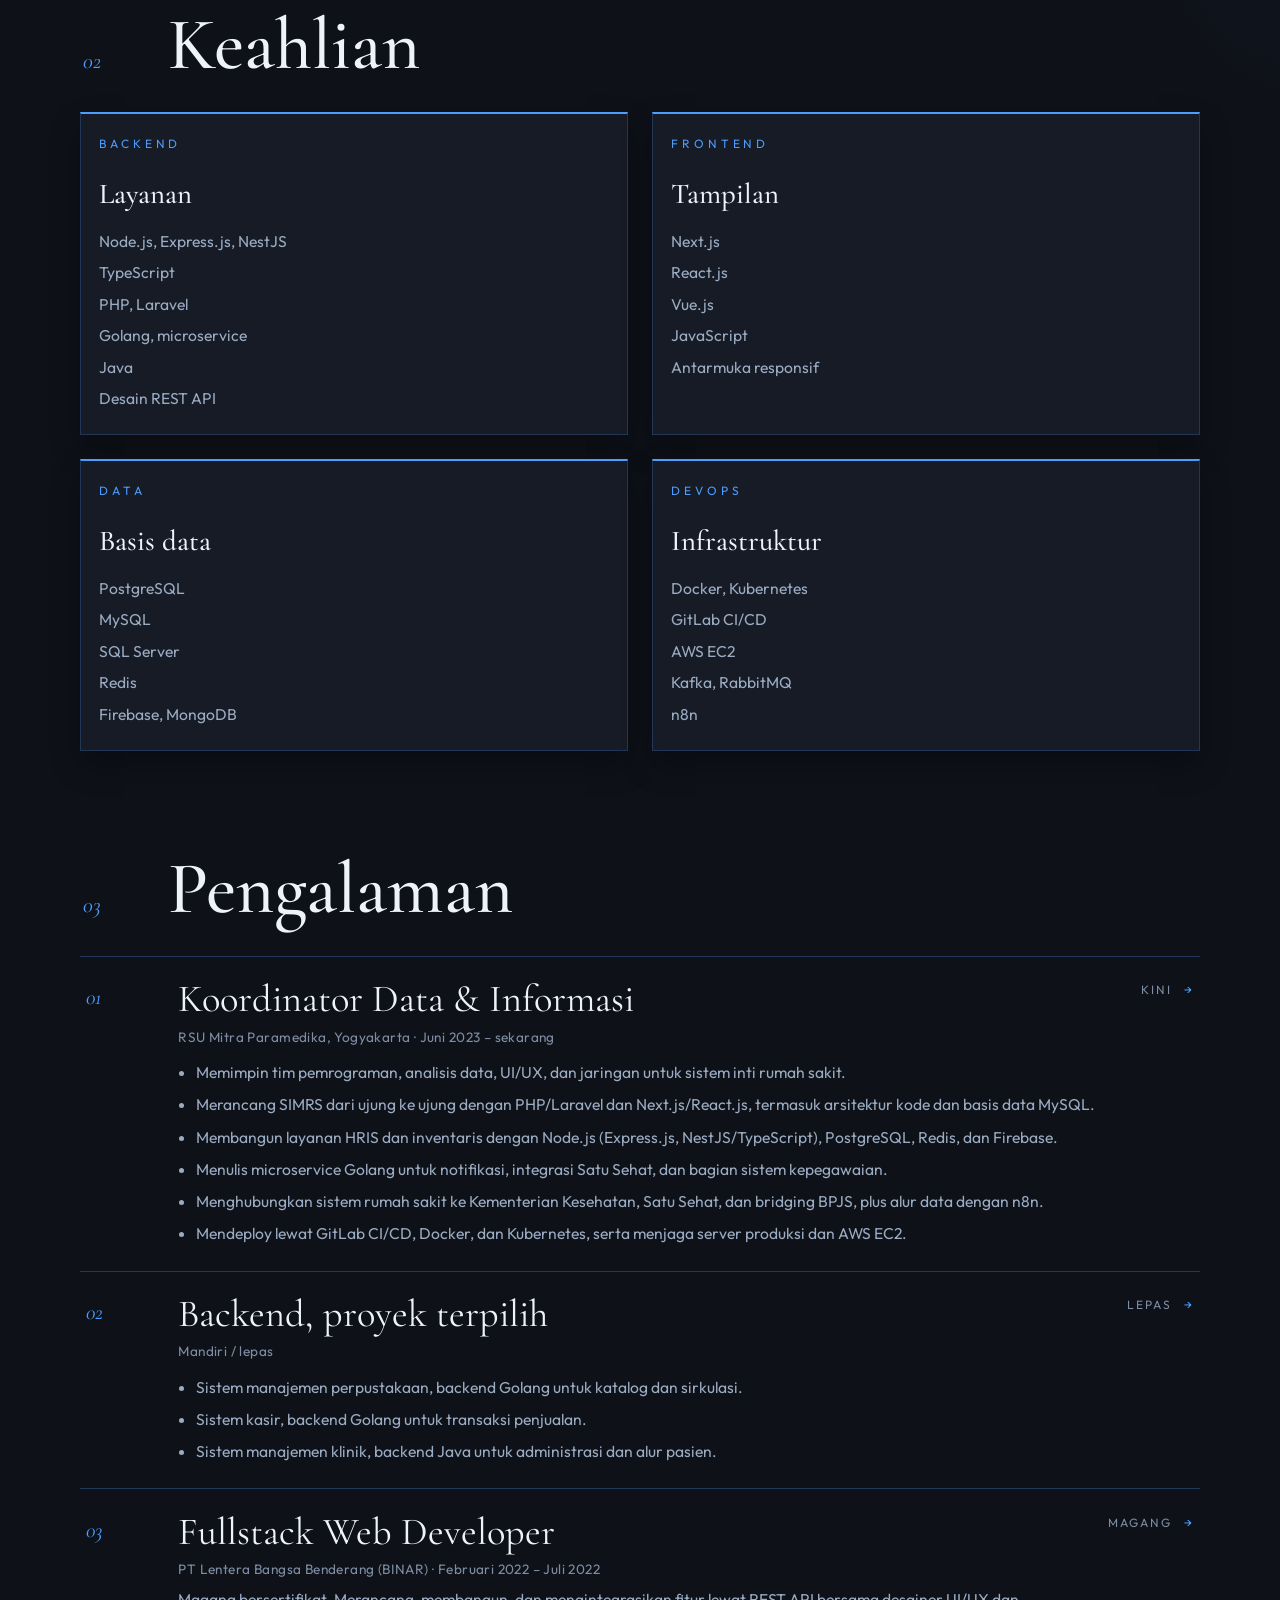
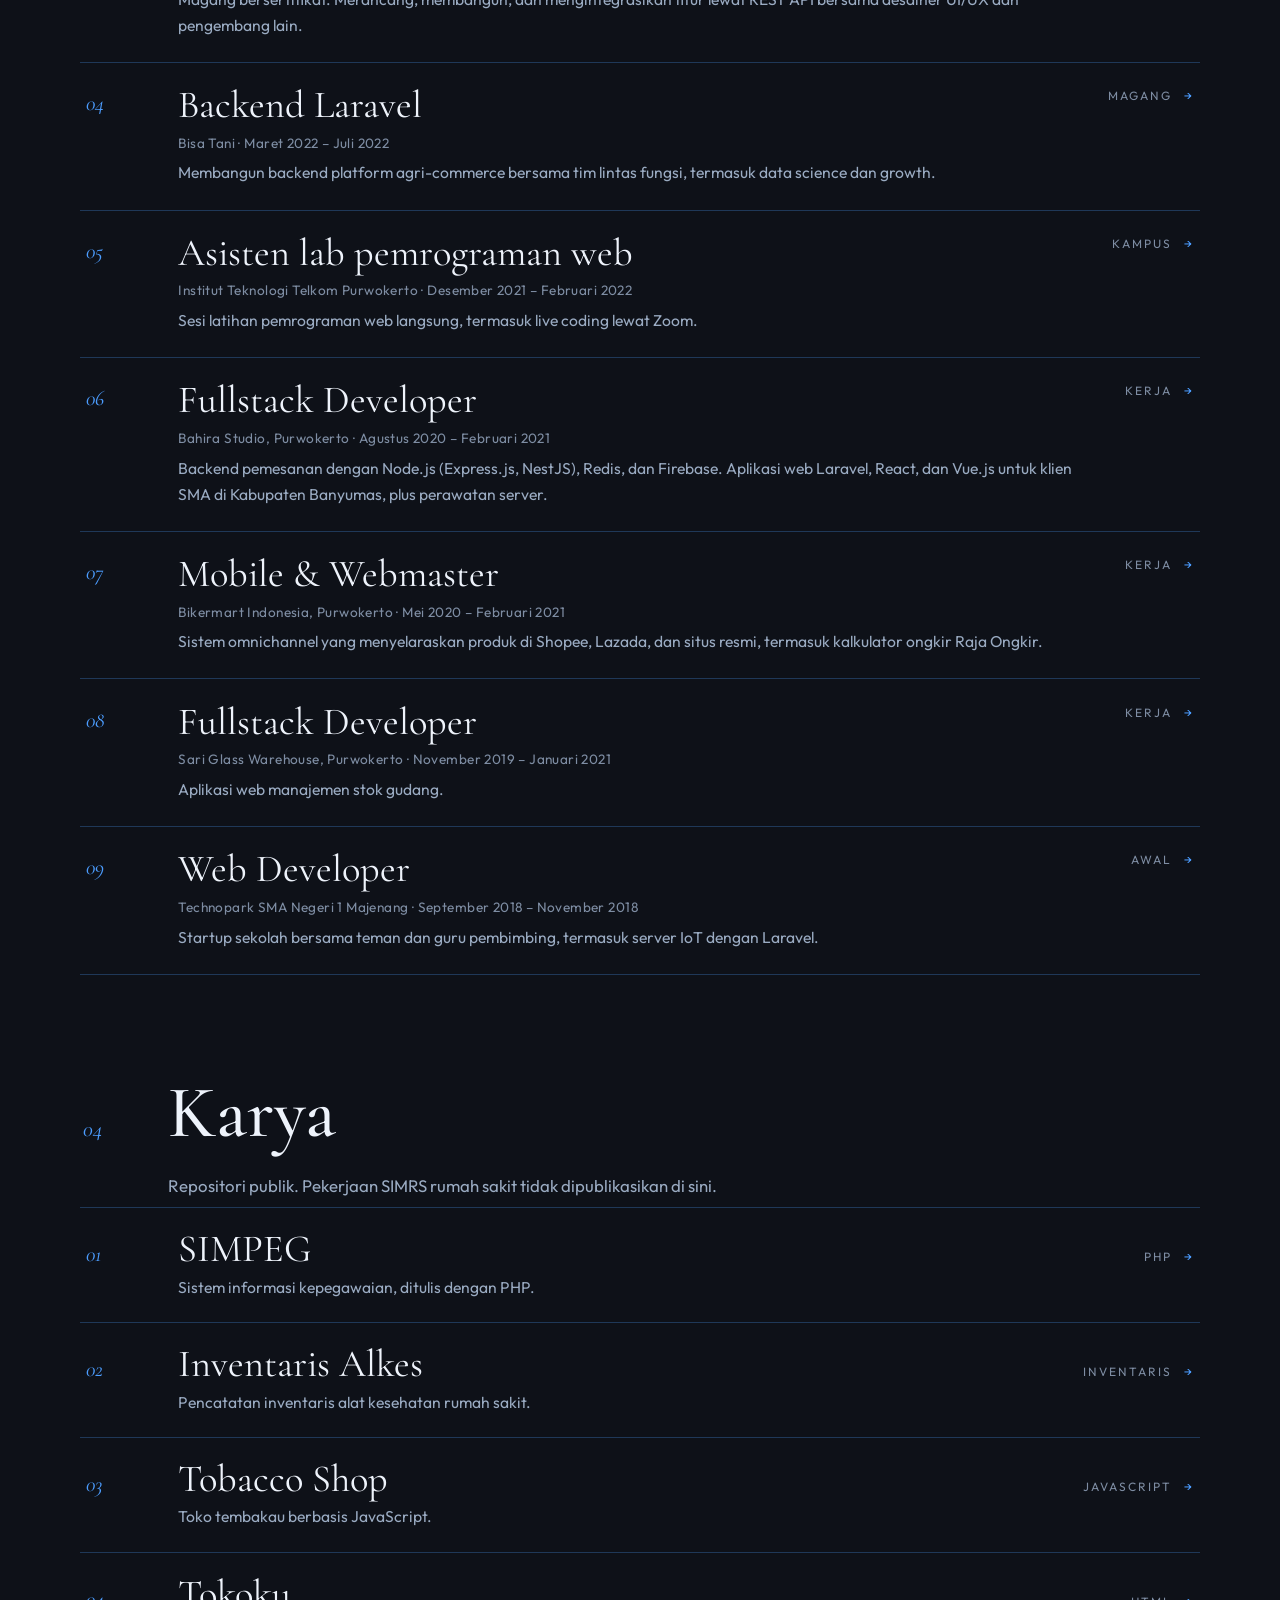
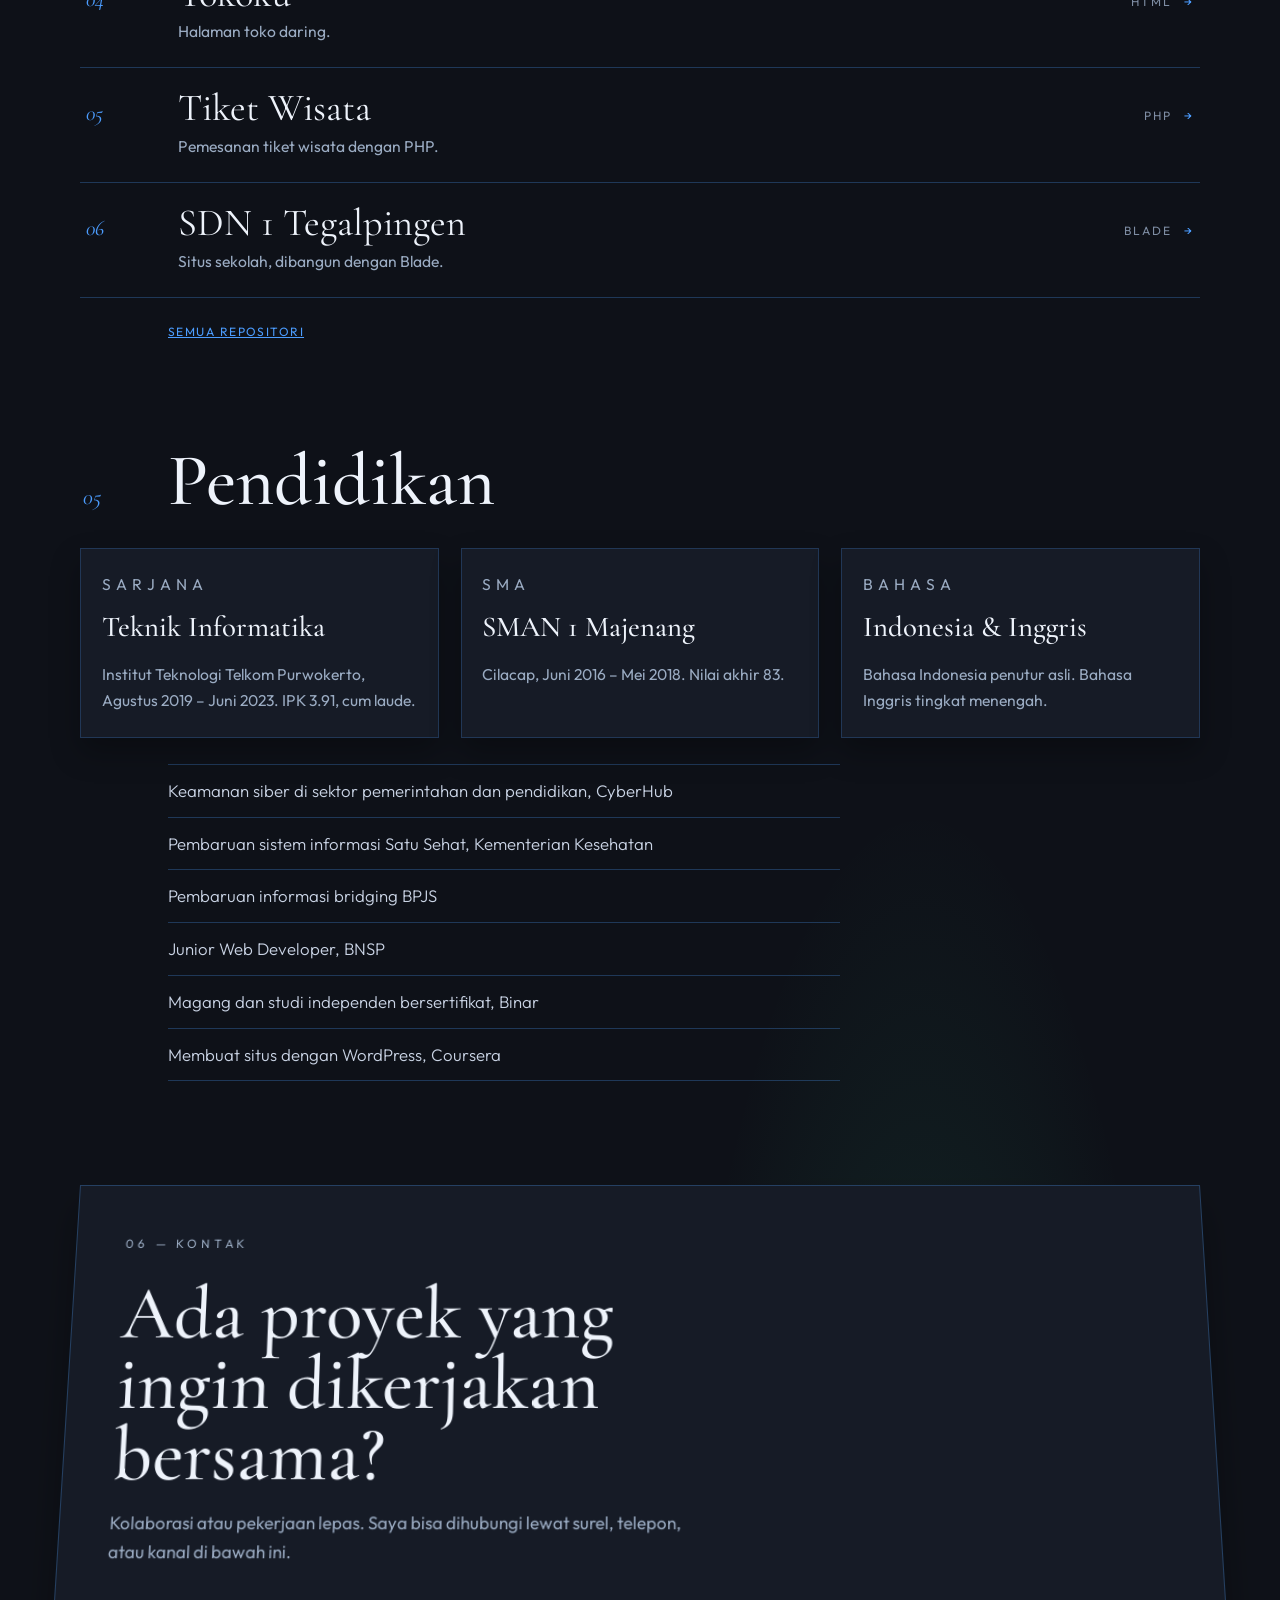
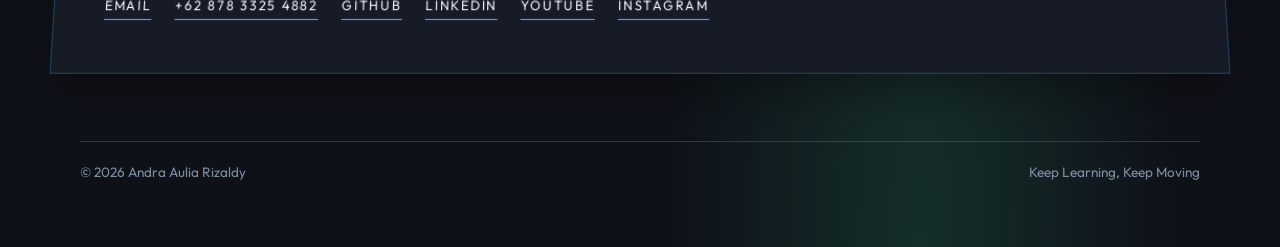
==== commit 80f60433: "Align the profile and site with the senior fullstack CV." ====
--- a/docs/index.html
+++ b/docs/index.html
@@ -3,13 +3,13 @@
 <head>
   <meta charset="utf-8" />
   <meta name="viewport" content="width=device-width, initial-scale=1" />
-  <title>Andra Aulia Rizaldy — Web Developer</title>
-  <meta name="description" content="Andra Aulia Rizaldy, web developer dari Cilacap. Membangun aplikasi web dengan Laravel, Express.js, React, dan MySQL." />
+  <title>Andra Aulia Rizaldy — Senior Fullstack Developer</title>
+  <meta name="description" content="Andra Aulia Rizaldy, S.Kom., senior fullstack developer di Yogyakarta. Koordinator Data dan Informasi di RSU Mitra Paramedika." />
   <meta name="theme-color" content="#0e1118" />
   <link rel="canonical" href="https://andrarizal.github.io/AndraRizal/" />
   <link rel="icon" href="favicon.svg" type="image/svg+xml" />
-  <meta property="og:title" content="Andra Aulia Rizaldy — Web Developer" />
-  <meta property="og:description" content="Web developer dari Cilacap. Keep Learning, Keep Moving." />
+  <meta property="og:title" content="Andra Aulia Rizaldy — Senior Fullstack Developer" />
+  <meta property="og:description" content="Senior fullstack developer di Yogyakarta. Koordinator Data dan Informasi, RSU Mitra Paramedika." />
   <meta property="og:type" content="profile" />
   <meta property="og:url" content="https://andrarizal.github.io/AndraRizal/" />
   <meta property="og:image" content="https://avatars.githubusercontent.com/u/72431050?v=4" />
@@ -23,9 +23,12 @@
     "@context": "https://schema.org",
     "@type": "Person",
     "name": "Andra Aulia Rizaldy",
-    "jobTitle": "Web Developer",
+    "jobTitle": "Senior Fullstack Developer",
     "url": "https://andrarizal.github.io/AndraRizal/",
-    "homeLocation": "Cilacap, Jawa Tengah, Indonesia",
+    "email": "andrarizal2000@gmail.com",
+    "telephone": "+6287833254882",
+    "homeLocation": "Yogyakarta, Indonesia",
+    "alumniOf": "Institut Teknologi Telkom Purwokerto",
     "sameAs": [
       "https://github.com/Andrarizal",
       "https://www.linkedin.com/in/andra-aulia-rizaldy-939404232/",
@@ -51,6 +54,7 @@
         <ul class="nav-links" id="nav-menu">
           <li><a href="#tentang">Tentang</a></li>
           <li><a href="#keahlian">Keahlian</a></li>
+          <li><a href="#pengalaman">Pengalaman</a></li>
           <li><a href="#karya">Karya</a></li>
           <li><a href="#kontak">Kontak</a></li>
         </ul>
@@ -61,18 +65,18 @@
       <section class="hero" id="atas">
         <div class="hero-grid">
           <div class="hero-copy">
-            <p class="kicker rise">Web Developer</p>
+            <p class="kicker rise">Senior Fullstack Developer</p>
             <h1 class="rise d1">
               <span>Andra</span>
               <span>Aulia</span>
               <span class="accent">Rizaldy</span>
             </h1>
             <p class="dek rise d2">
-              Membangun aplikasi web dari tampilan sampai API.
-              Laravel, Express.js, React, TypeScript, dan MySQL.
+              Koordinator Data &amp; Informasi di RSU Mitra Paramedika, Yogyakarta.
+              SIMRS, HRIS, dan integrasi Satu Sehat serta BPJS, dari arsitektur sampai deploy.
             </p>
             <div class="cta-row rise d3">
-              <a class="cta" href="#karya">Lihat karya</a>
+              <a class="cta" href="#pengalaman">Lihat riwayat</a>
               <a class="cta ghost" href="https://github.com/Andrarizal" rel="me noopener noreferrer">GitHub</a>
             </div>
           </div>
@@ -86,12 +90,12 @@
               />
               <div class="portrait-fallback" aria-hidden="true">A</div>
             </div>
-            <figcaption>Cilacap, Jawa Tengah</figcaption>
+            <figcaption>Yogyakarta, Indonesia</figcaption>
           </figure>
         </div>
         <div class="hero-foot rise d4">
-          <p>Terbuka untuk kolaborasi, open source, dan freelance</p>
-          <p class="clock" id="clock">WIB · Cilacap</p>
+          <p>Lima tahun lebih membangun perangkat lunak. Terbuka untuk kolaborasi.</p>
+          <p class="clock" id="clock">WIB · Yogyakarta</p>
         </div>
       </section>
 
@@ -102,30 +106,33 @@
         </div>
         <div class="prose">
           <p>
-            Saya web developer dari Cilacap, Jawa Tengah. Saya mengerjakan
-            aplikasi web fullstack, dengan perhatian pada REST API dan kode
-            yang rapi serta mudah dikembangkan.
+            Saya Andra Aulia Rizaldy, S.Kom., fullstack developer lulusan Teknik
+            Informatika Institut Teknologi Telkom Purwokerto, cum laude dengan IPK 3.91.
+            Lebih dari lima tahun saya mengerjakan perangkat lunak, termasuk lebih dari
+            tiga tahun memimpin arsitektur backend, frontend, dan DevOps untuk sistem
+            informasi rumah sakit.
           </p>
           <p>
-            Saat ini saya memperdalam TypeScript dan system design.
-            Motto saya tetap sama: <em>Keep Learning, Keep Moving.</em>
+            Di RSU Mitra Paramedika saya merancang SIMRS dengan PHP/Laravel dan Next.js,
+            layanan Node.js serta microservice Golang, dan integrasi ke Kementerian Kesehatan,
+            Satu Sehat, dan bridging BPJS. <em>Keep Learning, Keep Moving.</em>
           </p>
         </div>
         <div class="facts">
           <article>
             <p class="kicker">Peran</p>
-            <h3>Web developer</h3>
-            <p>Fullstack, dari antarmuka sampai layanan di belakangnya.</p>
+            <h3>Koordinator data</h3>
+            <p>Memimpin tim pemrograman, analisis data, UI/UX, dan jaringan.</p>
           </article>
           <article>
             <p class="kicker">Fokus</p>
-            <h3>API yang jelas</h3>
-            <p>Fullstack web, REST API, dan struktur yang bisa tumbuh.</p>
-          </article>
-          <article>
-            <p class="kicker">Sedang dipelajari</p>
-            <h3>TypeScript</h3>
-            <p>TypeScript dan system design, setiap hari sedikit lebih dalam.</p>
+            <h3>SIMRS sampai deploy</h3>
+            <p>Arsitektur, basis data, REST API, dan server produksi.</p>
+          </article>
+          <article>
+            <p class="kicker">Pendidikan</p>
+            <h3>S.Kom., cum laude</h3>
+            <p>Teknik Informatika, IT Telkom Purwokerto, IPK 3.91.</p>
           </article>
         </div>
       </section>
@@ -137,48 +144,160 @@
         </div>
         <div class="skills">
           <article class="skill">
+            <p class="kicker">Backend</p>
+            <h3>Layanan</h3>
+            <ul>
+              <li>Node.js, Express.js, NestJS</li>
+              <li>TypeScript</li>
+              <li>PHP, Laravel</li>
+              <li>Golang, microservice</li>
+              <li>Java</li>
+              <li>Desain REST API</li>
+            </ul>
+          </article>
+          <article class="skill">
             <p class="kicker">Frontend</p>
             <h3>Tampilan</h3>
             <ul>
-              <li>HTML</li>
-              <li>CSS</li>
+              <li>Next.js</li>
+              <li>React.js</li>
+              <li>Vue.js</li>
               <li>JavaScript</li>
-              <li>TypeScript</li>
-              <li>React</li>
+              <li>Antarmuka responsif</li>
             </ul>
           </article>
           <article class="skill">
-            <p class="kicker">Backend</p>
-            <h3>Layanan</h3>
+            <p class="kicker">Data</p>
+            <h3>Basis data</h3>
             <ul>
-              <li>Node.js</li>
-              <li>Express.js</li>
-              <li>PHP</li>
-              <li>Laravel</li>
+              <li>PostgreSQL</li>
               <li>MySQL</li>
+              <li>SQL Server</li>
+              <li>Redis</li>
+              <li>Firebase, MongoDB</li>
             </ul>
           </article>
           <article class="skill">
-            <p class="kicker">Lainnya</p>
-            <h3>Bahasa</h3>
+            <p class="kicker">DevOps</p>
+            <h3>Infrastruktur</h3>
             <ul>
-              <li>Java</li>
-              <li>Python</li>
-              <li>C++</li>
-              <li>C</li>
-              <li>C#</li>
-              <li>Lua</li>
+              <li>Docker, Kubernetes</li>
+              <li>GitLab CI/CD</li>
+              <li>AWS EC2</li>
+              <li>Kafka, RabbitMQ</li>
+              <li>n8n</li>
             </ul>
+          </article>
+        </div>
+      </section>
+
+      <section id="pengalaman">
+        <div class="section-head">
+          <span class="num">03</span>
+          <h2>Pengalaman</h2>
+        </div>
+        <div class="role-list">
+          <article class="role">
+            <span class="work-no">01</span>
+            <div>
+              <span class="work-title">Koordinator Data &amp; Informasi</span>
+              <span class="role-where">RSU Mitra Paramedika, Yogyakarta · Juni 2023 – sekarang</span>
+              <ul class="role-points">
+                <li>Memimpin tim pemrograman, analisis data, UI/UX, dan jaringan untuk sistem inti rumah sakit.</li>
+                <li>Merancang SIMRS dari ujung ke ujung dengan PHP/Laravel dan Next.js/React.js, termasuk arsitektur kode dan basis data MySQL.</li>
+                <li>Membangun layanan HRIS dan inventaris dengan Node.js (Express.js, NestJS/TypeScript), PostgreSQL, Redis, dan Firebase.</li>
+                <li>Menulis microservice Golang untuk notifikasi, integrasi Satu Sehat, dan bagian sistem kepegawaian.</li>
+                <li>Menghubungkan sistem rumah sakit ke Kementerian Kesehatan, Satu Sehat, dan bridging BPJS, plus alur data dengan n8n.</li>
+                <li>Mendeploy lewat GitLab CI/CD, Docker, dan Kubernetes, serta menjaga server produksi dan AWS EC2.</li>
+              </ul>
+            </div>
+            <span class="work-meta">Kini</span>
+          </article>
+          <article class="role">
+            <span class="work-no">02</span>
+            <div>
+              <span class="work-title">Backend, proyek terpilih</span>
+              <span class="role-where">Mandiri / lepas</span>
+              <ul class="role-points">
+                <li>Sistem manajemen perpustakaan, backend Golang untuk katalog dan sirkulasi.</li>
+                <li>Sistem kasir, backend Golang untuk transaksi penjualan.</li>
+                <li>Sistem manajemen klinik, backend Java untuk administrasi dan alur pasien.</li>
+              </ul>
+            </div>
+            <span class="work-meta">Lepas</span>
+          </article>
+          <article class="role">
+            <span class="work-no">03</span>
+            <div>
+              <span class="work-title">Fullstack Web Developer</span>
+              <span class="role-where">PT Lentera Bangsa Benderang (BINAR) · Februari 2022 – Juli 2022</span>
+              <p class="work-desc">Magang bersertifikat. Merancang, membangun, dan mengintegrasikan fitur lewat REST API bersama desainer UI/UX dan pengembang lain.</p>
+            </div>
+            <span class="work-meta">Magang</span>
+          </article>
+          <article class="role">
+            <span class="work-no">04</span>
+            <div>
+              <span class="work-title">Backend Laravel</span>
+              <span class="role-where">Bisa Tani · Maret 2022 – Juli 2022</span>
+              <p class="work-desc">Membangun backend platform agri-commerce bersama tim lintas fungsi, termasuk data science dan growth.</p>
+            </div>
+            <span class="work-meta">Magang</span>
+          </article>
+          <article class="role">
+            <span class="work-no">05</span>
+            <div>
+              <span class="work-title">Asisten lab pemrograman web</span>
+              <span class="role-where">Institut Teknologi Telkom Purwokerto · Desember 2021 – Februari 2022</span>
+              <p class="work-desc">Sesi latihan pemrograman web langsung, termasuk live coding lewat Zoom.</p>
+            </div>
+            <span class="work-meta">Kampus</span>
+          </article>
+          <article class="role">
+            <span class="work-no">06</span>
+            <div>
+              <span class="work-title">Fullstack Developer</span>
+              <span class="role-where">Bahira Studio, Purwokerto · Agustus 2020 – Februari 2021</span>
+              <p class="work-desc">Backend pemesanan dengan Node.js (Express.js, NestJS), Redis, dan Firebase. Aplikasi web Laravel, React, dan Vue.js untuk klien SMA di Kabupaten Banyumas, plus perawatan server.</p>
+            </div>
+            <span class="work-meta">Kerja</span>
+          </article>
+          <article class="role">
+            <span class="work-no">07</span>
+            <div>
+              <span class="work-title">Mobile &amp; Webmaster</span>
+              <span class="role-where">Bikermart Indonesia, Purwokerto · Mei 2020 – Februari 2021</span>
+              <p class="work-desc">Sistem omnichannel yang menyelaraskan produk di Shopee, Lazada, dan situs resmi, termasuk kalkulator ongkir Raja Ongkir.</p>
+            </div>
+            <span class="work-meta">Kerja</span>
+          </article>
+          <article class="role">
+            <span class="work-no">08</span>
+            <div>
+              <span class="work-title">Fullstack Developer</span>
+              <span class="role-where">Sari Glass Warehouse, Purwokerto · November 2019 – Januari 2021</span>
+              <p class="work-desc">Aplikasi web manajemen stok gudang.</p>
+            </div>
+            <span class="work-meta">Kerja</span>
+          </article>
+          <article class="role">
+            <span class="work-no">09</span>
+            <div>
+              <span class="work-title">Web Developer</span>
+              <span class="role-where">Technopark SMA Negeri 1 Majenang · September 2018 – November 2018</span>
+              <p class="work-desc">Startup sekolah bersama teman dan guru pembimbing, termasuk server IoT dengan Laravel.</p>
+            </div>
+            <span class="work-meta">Awal</span>
           </article>
         </div>
       </section>
 
       <section id="karya">
         <div class="section-head">
-          <span class="num">03</span>
+          <span class="num">04</span>
           <h2>Karya</h2>
         </div>
-        <p class="section-note">Enam repositori pilihan. Kode lengkapnya ada di GitHub.</p>
+        <p class="section-note">Repositori publik. Pekerjaan SIMRS rumah sakit tidak dipublikasikan di sini.</p>
         <div class="work-list">
           <a class="work" href="https://github.com/Andrarizal/simpeg" rel="noopener noreferrer">
             <span class="work-no">01</span>
@@ -232,12 +351,46 @@
         <a class="more" href="https://github.com/Andrarizal?tab=repositories" rel="noopener noreferrer">Semua repositori</a>
       </section>
 
+      <section id="pendidikan">
+        <div class="section-head">
+          <span class="num">05</span>
+          <h2>Pendidikan</h2>
+        </div>
+        <div class="facts">
+          <article>
+            <p class="kicker">Sarjana</p>
+            <h3>Teknik Informatika</h3>
+            <p>Institut Teknologi Telkom Purwokerto, Agustus 2019 – Juni 2023. IPK 3.91, cum laude.</p>
+          </article>
+          <article>
+            <p class="kicker">SMA</p>
+            <h3>SMAN 1 Majenang</h3>
+            <p>Cilacap, Juni 2016 – Mei 2018. Nilai akhir 83.</p>
+          </article>
+          <article>
+            <p class="kicker">Bahasa</p>
+            <h3>Indonesia &amp; Inggris</h3>
+            <p>Bahasa Indonesia penutur asli. Bahasa Inggris tingkat menengah.</p>
+          </article>
+        </div>
+        <ul class="certs">
+          <li>Keamanan siber di sektor pemerintahan dan pendidikan, CyberHub</li>
+          <li>Pembaruan sistem informasi Satu Sehat, Kementerian Kesehatan</li>
+          <li>Pembaruan informasi bridging BPJS</li>
+          <li>Junior Web Developer, BNSP</li>
+          <li>Magang dan studi independen bersertifikat, Binar</li>
+          <li>Membuat situs dengan WordPress, Coursera</li>
+        </ul>
+      </section>
+
       <section id="kontak">
         <div class="contact-panel">
-          <p class="kicker">04 — Kontak</p>
+          <p class="kicker">06 — Kontak</p>
           <h2>Ada proyek yang ingin dikerjakan bersama?</h2>
-          <p>Kolaborasi, kontribusi open source, atau pekerjaan lepas. Saya balas dari kanal di bawah ini.</p>
+          <p>Kolaborasi atau pekerjaan lepas. Saya bisa dihubungi lewat surel, telepon, atau kanal di bawah ini.</p>
           <div class="socials">
+            <a href="mailto:andrarizal2000@gmail.com">Email</a>
+            <a href="tel:+6287833254882">+62 878 3325 4882</a>
             <a href="https://github.com/Andrarizal" rel="me noopener noreferrer">GitHub</a>
             <a href="https://www.linkedin.com/in/andra-aulia-rizaldy-939404232/" rel="me noopener noreferrer">LinkedIn</a>
             <a href="https://www.youtube.com/channel/UCnYAJAK2o31-_l3akpcC6tQ" rel="me noopener noreferrer">YouTube</a>
--- a/docs/styles.css
+++ b/docs/styles.css
@@ -452,7 +452,7 @@
 
 .skills {
   display: grid;
-  grid-template-columns: repeat(3, 1fr);
+  grid-template-columns: repeat(2, 1fr);
   gap: 1.5rem;
 }
 
@@ -491,7 +491,55 @@
   text-decoration: none;
 }
 
-.work-list {
+.work-list,
+.role-list {
+  border-bottom: 1px solid var(--line);
+}
+
+.role {
+  display: grid;
+  grid-template-columns: 4.5rem minmax(0, 1fr) auto;
+  gap: 1rem 1.25rem;
+  align-items: start;
+  margin: 0;
+  padding: 1.45rem 0.4rem;
+  border-top: 1px solid var(--line);
+}
+
+.role-where {
+  display: block;
+  margin-top: 0.45rem;
+  color: var(--faint);
+  font-size: 0.85rem;
+  letter-spacing: 0.03em;
+}
+
+.role-points {
+  margin: 0.75rem 0 0;
+  padding-left: 1.1rem;
+  color: var(--muted);
+  font-size: 0.98rem;
+}
+
+.role-points li + li {
+  margin-top: 0.4rem;
+}
+
+.certs {
+  margin: 1.6rem 0 0 5.5rem;
+  padding: 0;
+  max-width: 42rem;
+  list-style: none;
+}
+
+.certs li {
+  padding: 0.75rem 0;
+  border-top: 1px solid var(--line);
+  color: var(--cream);
+  font-weight: 300;
+}
+
+.certs li:last-child {
   border-bottom: 1px solid var(--line);
 }
 
@@ -654,7 +702,8 @@
 
   .prose,
   .section-note,
-  .more {
+  .more,
+  .certs {
     margin-left: 0;
   }
 
@@ -700,6 +749,14 @@
     display: flex;
   }
 
+  .role {
+    grid-template-columns: 2.6rem minmax(0, 1fr);
+  }
+
+  .role .work-meta {
+    grid-column: 2;
+  }
+
   .nav-links a {
     font-family: var(--serif);
     font-size: 2.4rem;
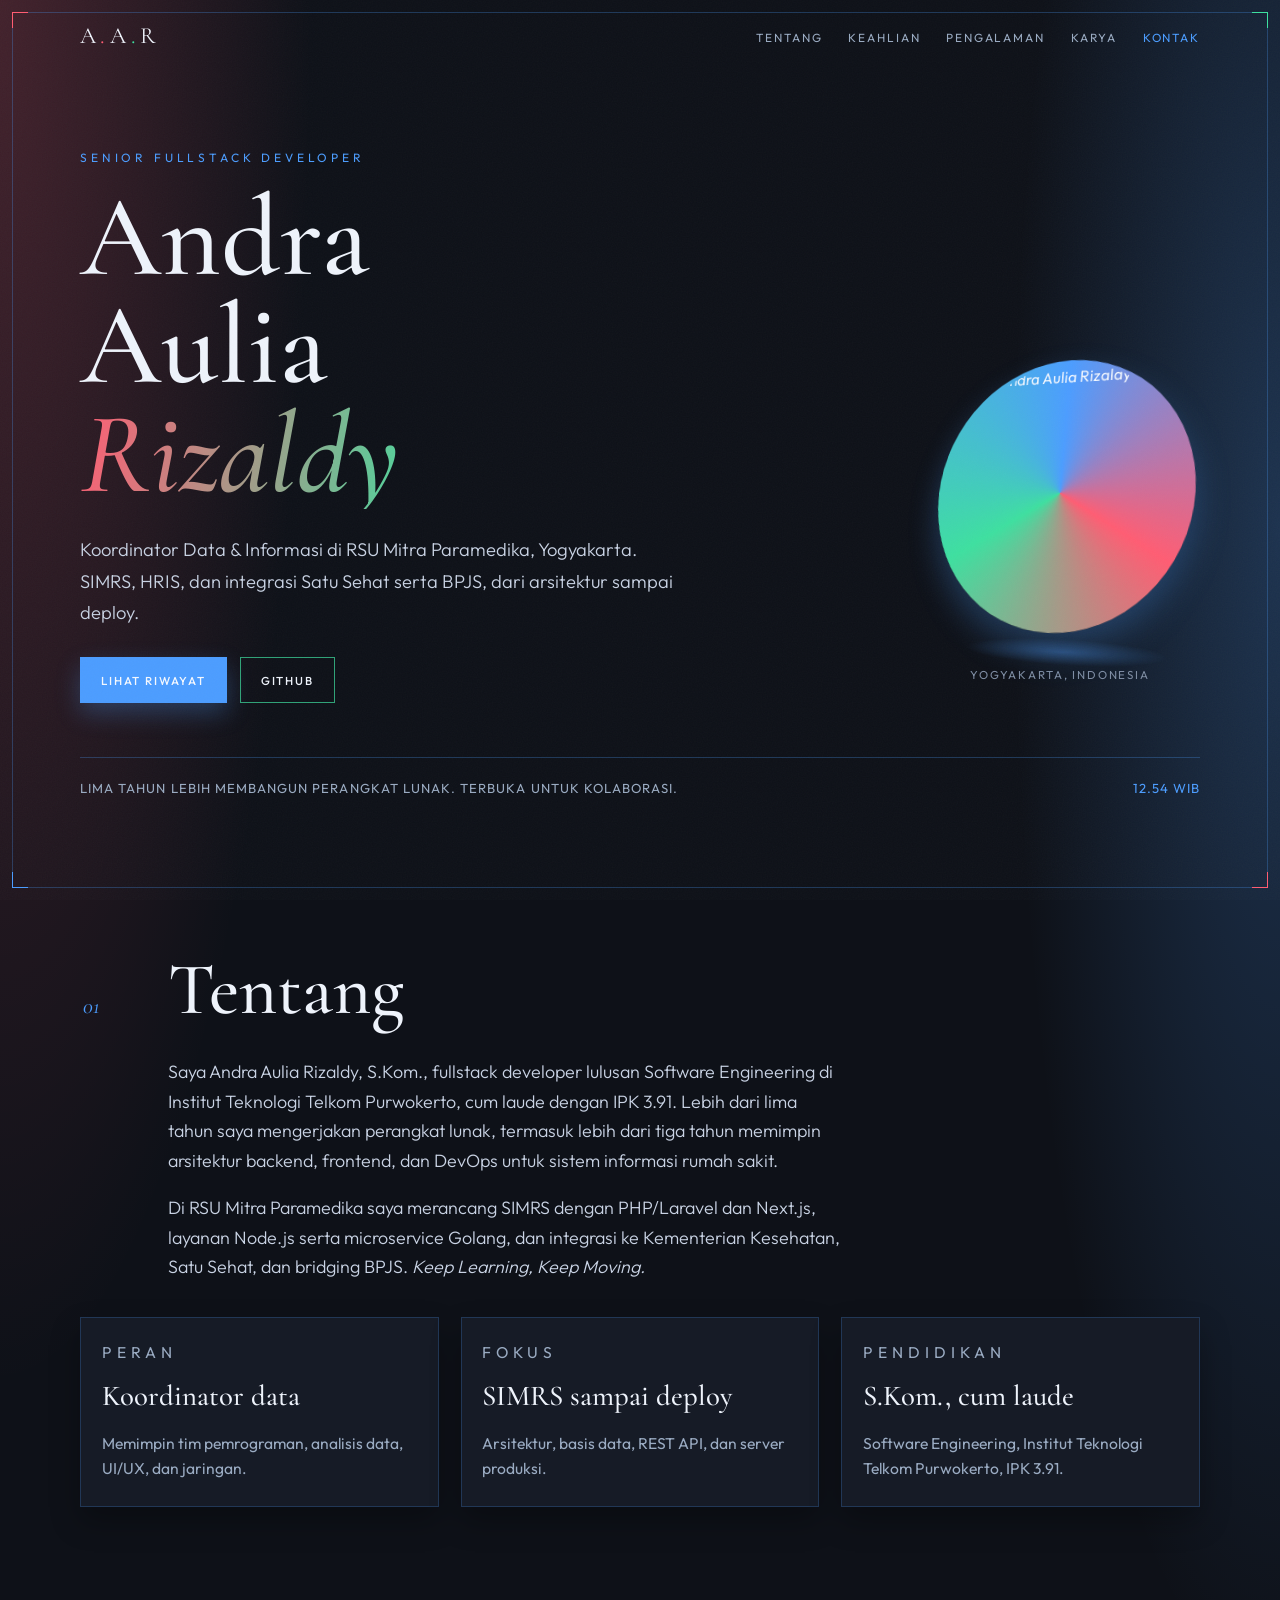
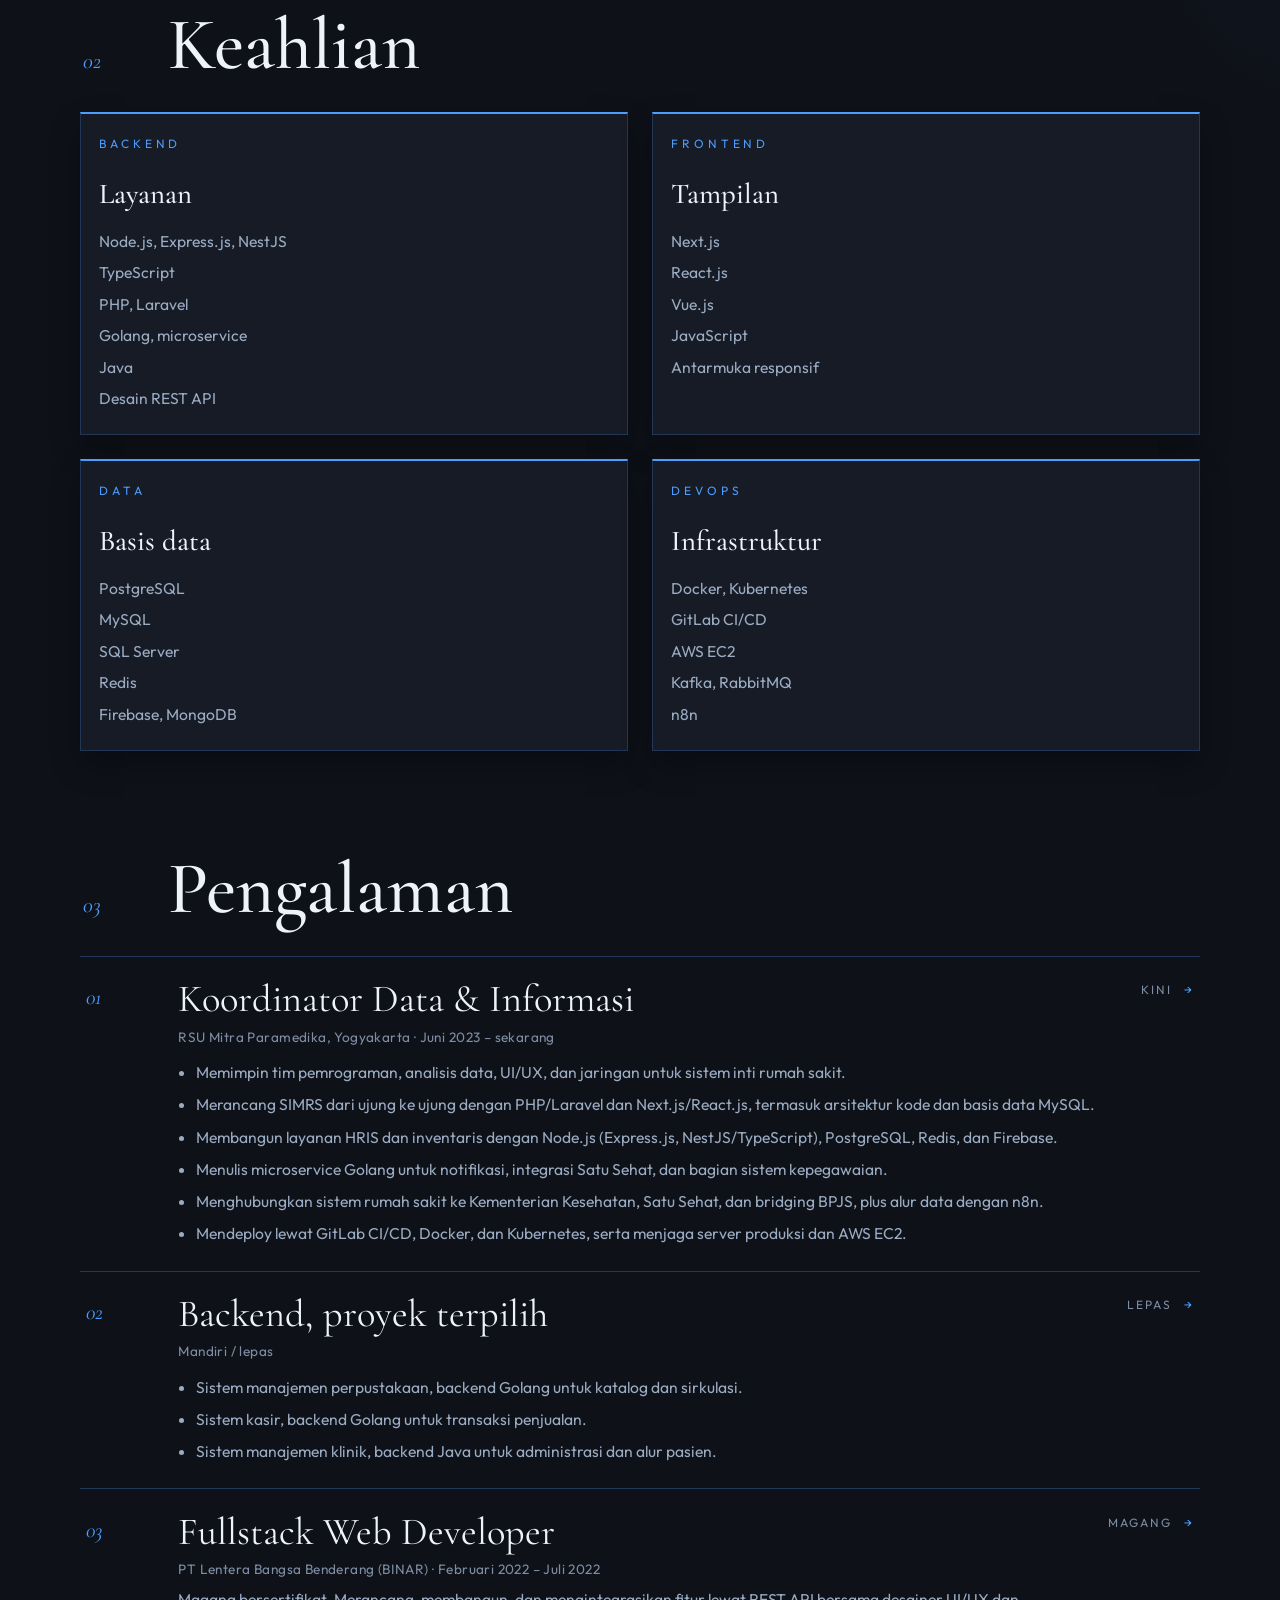
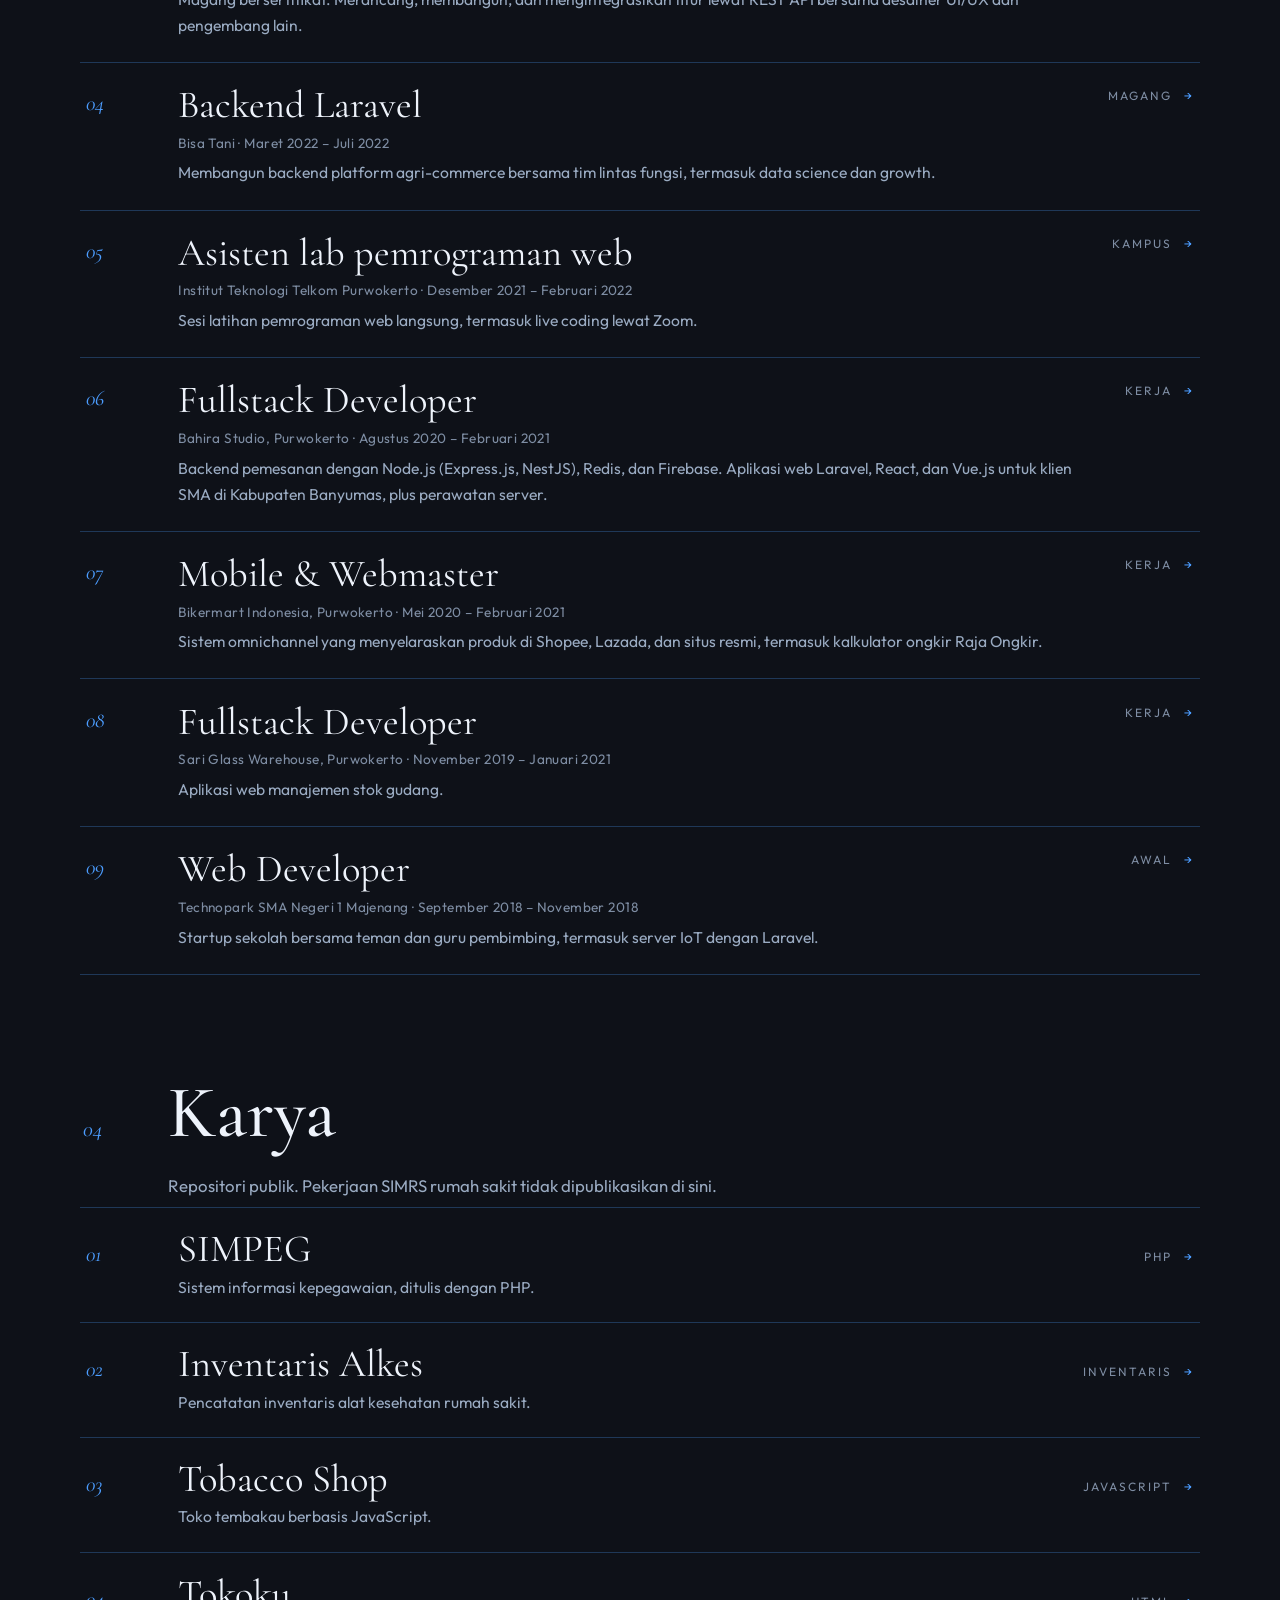
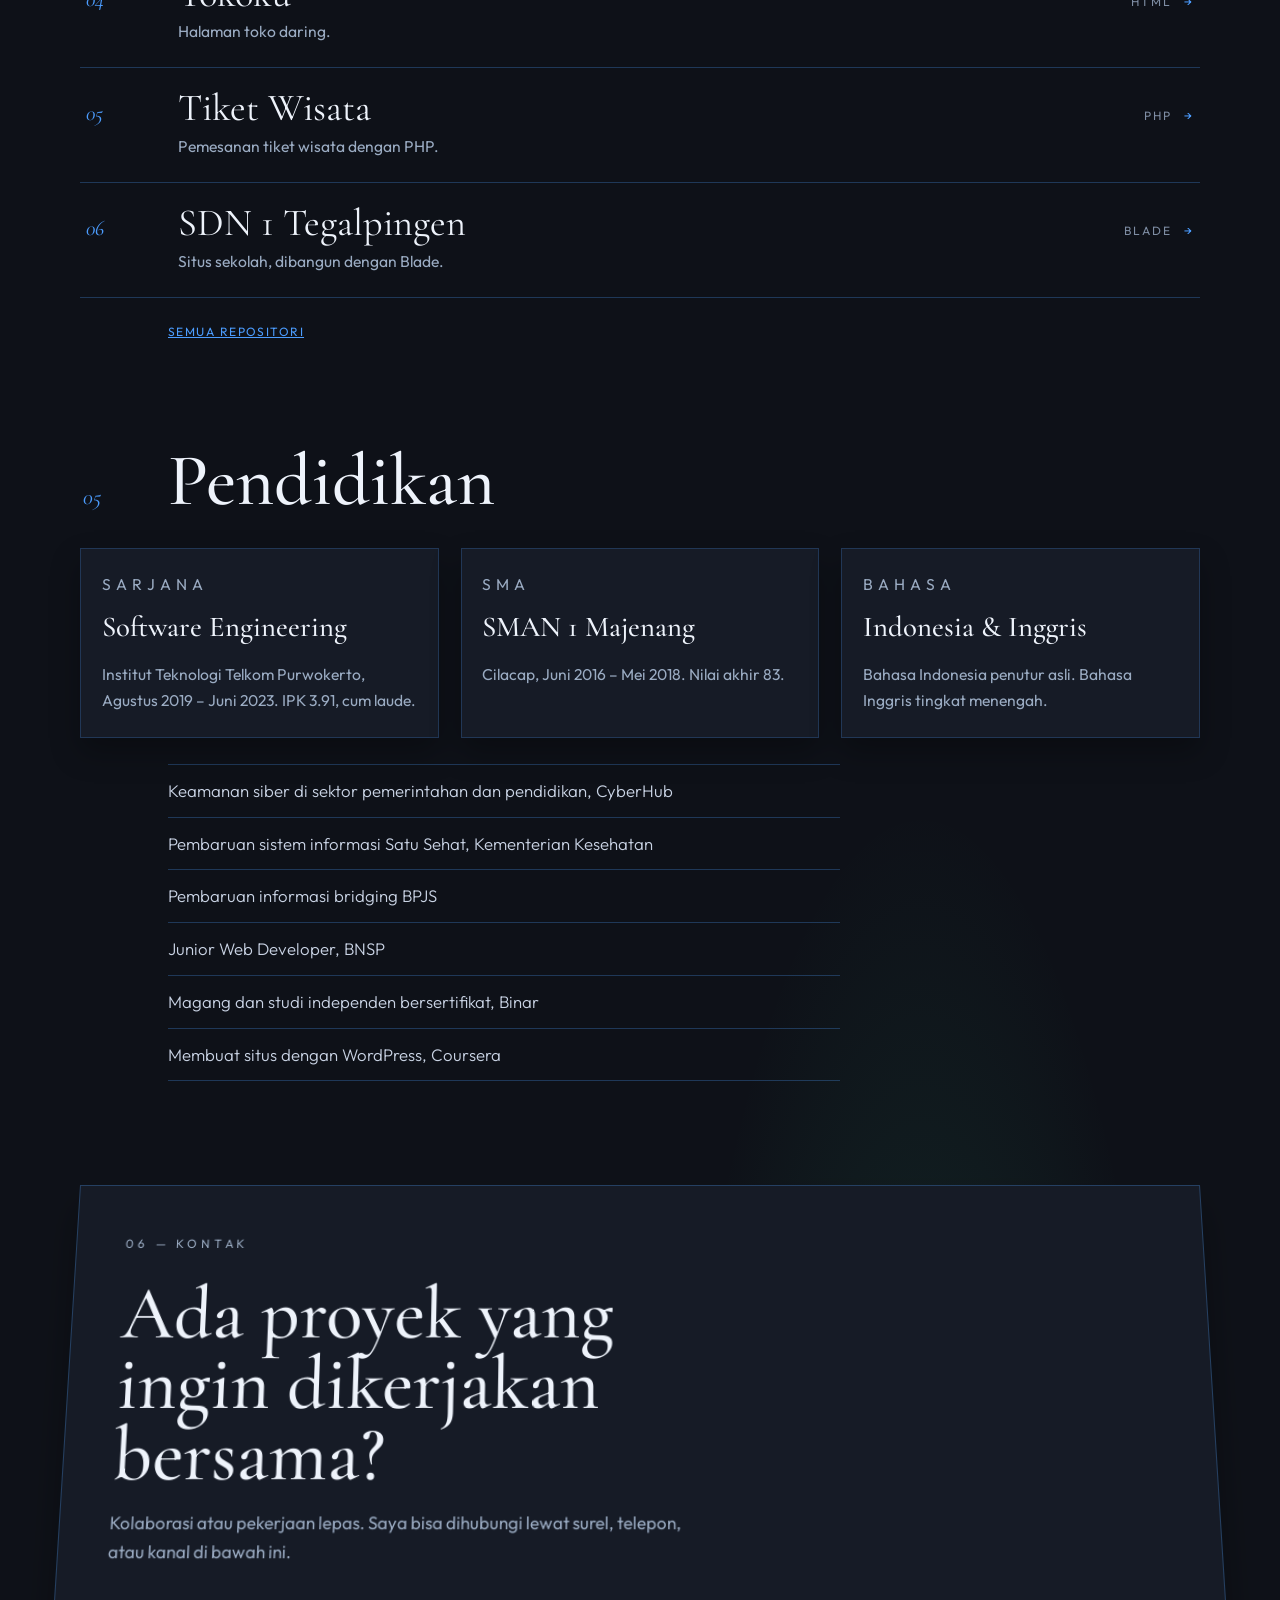
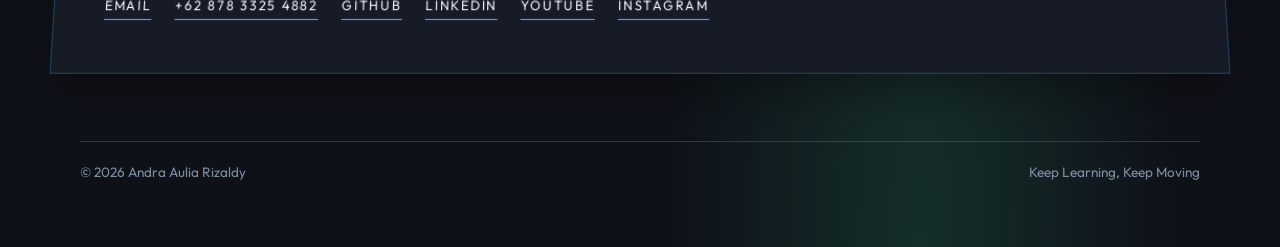
==== commit 69636c70: "Name the degree Software Engineering at IT Telkom Purwokerto." ====
--- a/docs/index.html
+++ b/docs/index.html
@@ -106,8 +106,8 @@
         </div>
         <div class="prose">
           <p>
-            Saya Andra Aulia Rizaldy, S.Kom., fullstack developer lulusan Teknik
-            Informatika Institut Teknologi Telkom Purwokerto, cum laude dengan IPK 3.91.
+            Saya Andra Aulia Rizaldy, S.Kom., fullstack developer lulusan
+            Software Engineering di Institut Teknologi Telkom Purwokerto, cum laude dengan IPK 3.91.
             Lebih dari lima tahun saya mengerjakan perangkat lunak, termasuk lebih dari
             tiga tahun memimpin arsitektur backend, frontend, dan DevOps untuk sistem
             informasi rumah sakit.
@@ -132,7 +132,7 @@
           <article>
             <p class="kicker">Pendidikan</p>
             <h3>S.Kom., cum laude</h3>
-            <p>Teknik Informatika, IT Telkom Purwokerto, IPK 3.91.</p>
+            <p>Software Engineering, Institut Teknologi Telkom Purwokerto, IPK 3.91.</p>
           </article>
         </div>
       </section>
@@ -359,7 +359,7 @@
         <div class="facts">
           <article>
             <p class="kicker">Sarjana</p>
-            <h3>Teknik Informatika</h3>
+            <h3>Software Engineering</h3>
             <p>Institut Teknologi Telkom Purwokerto, Agustus 2019 – Juni 2023. IPK 3.91, cum laude.</p>
           </article>
           <article>
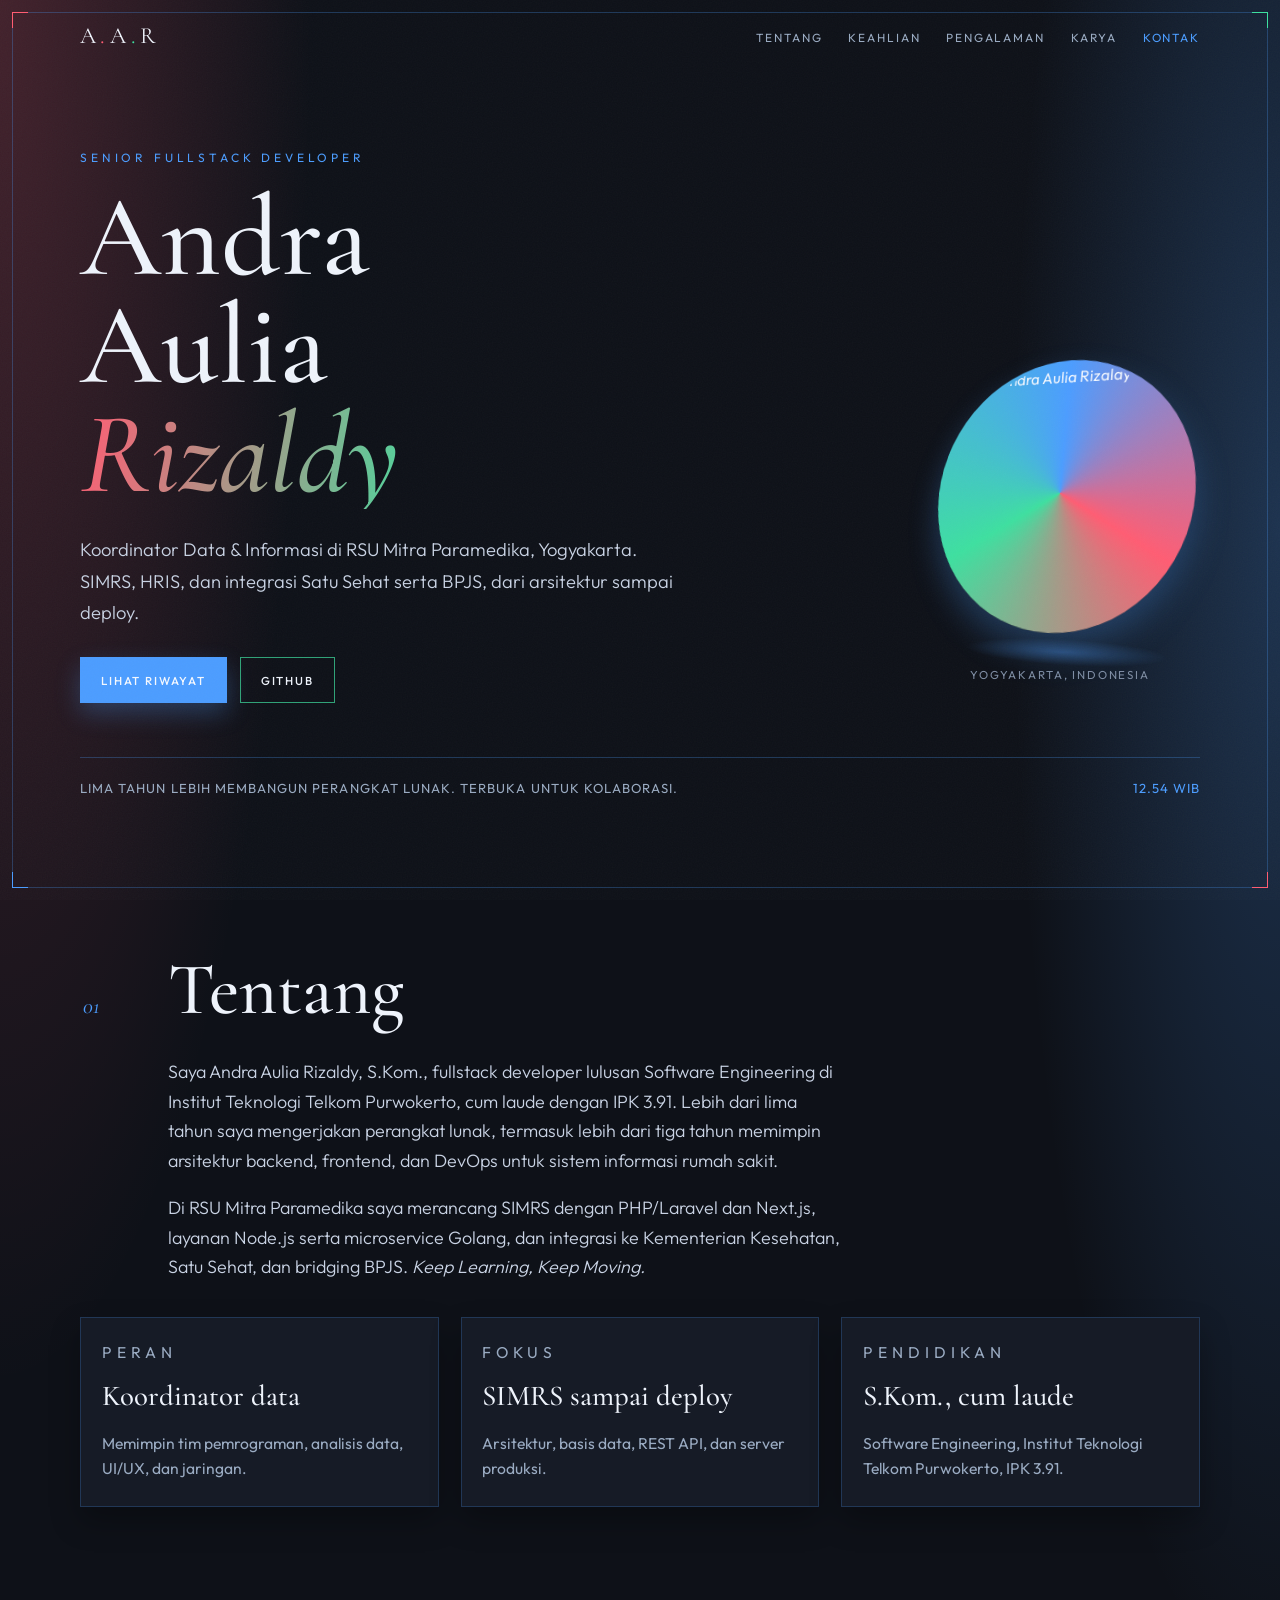
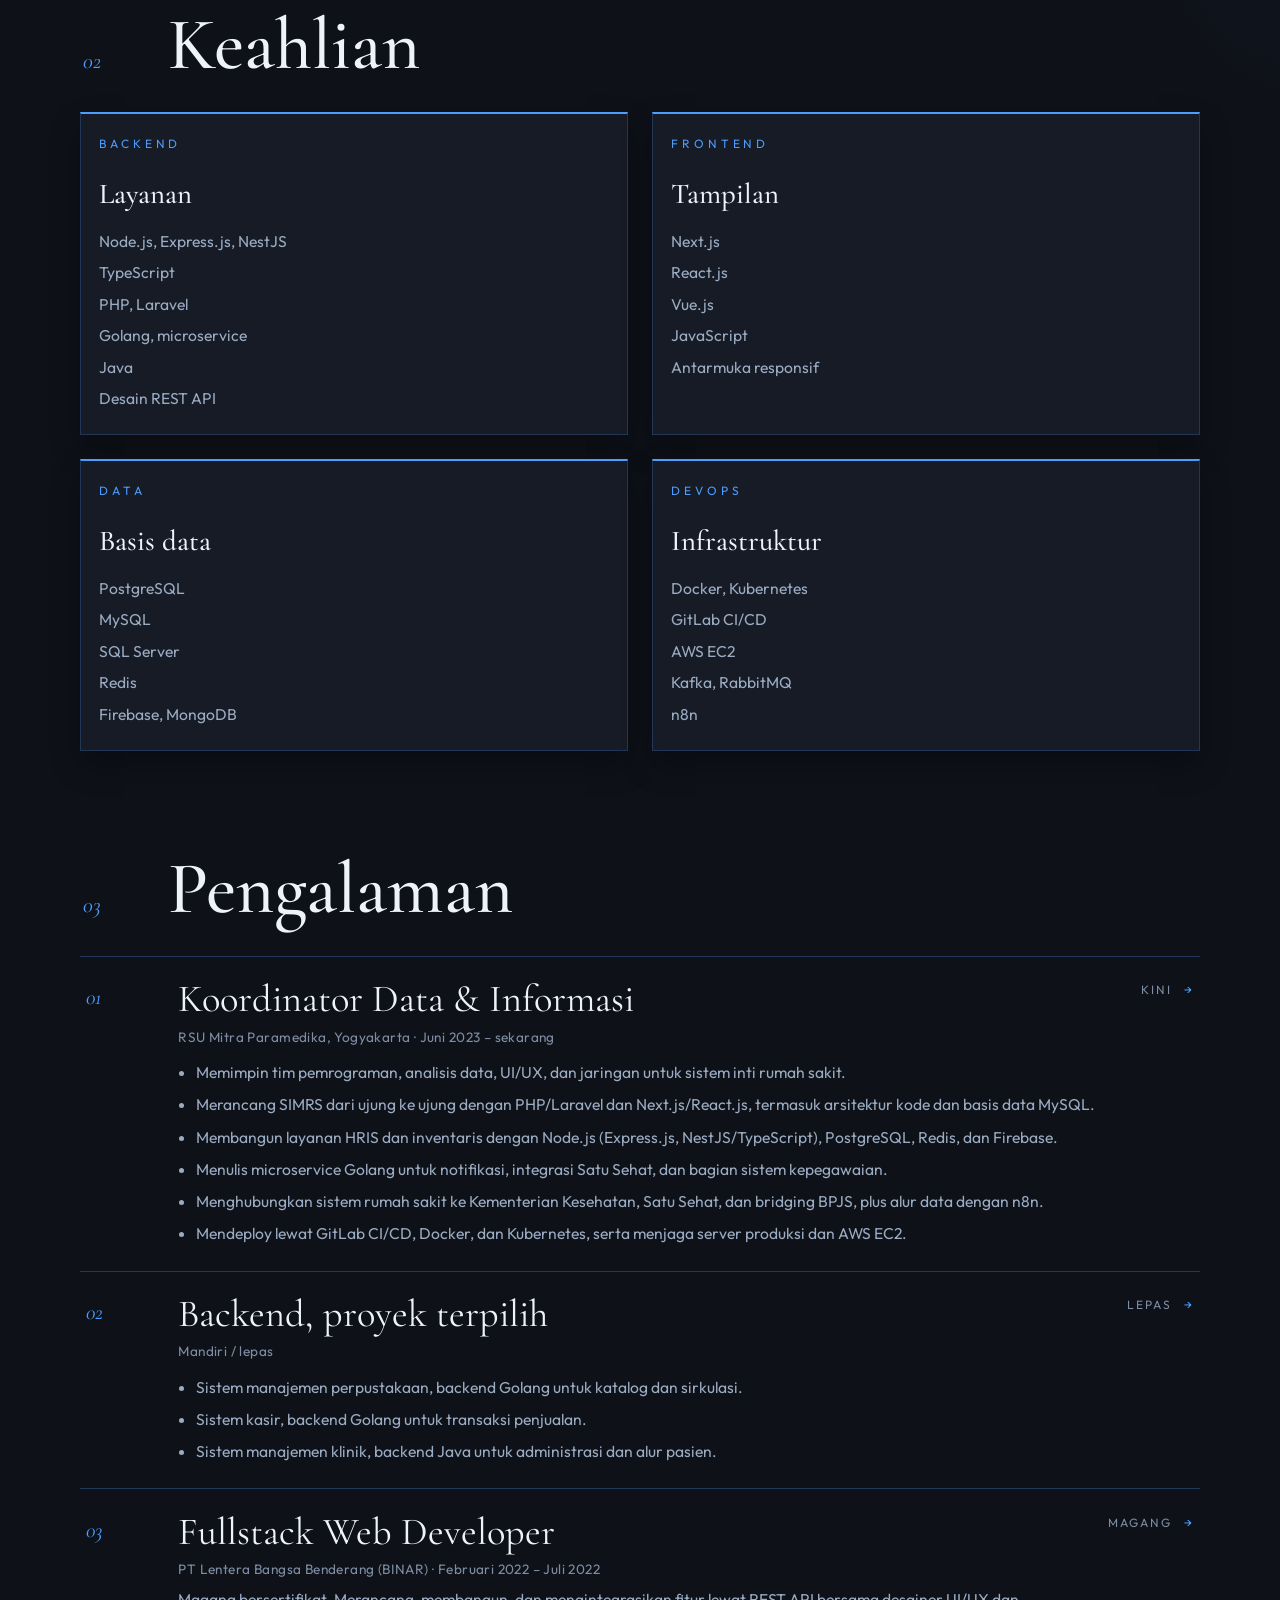
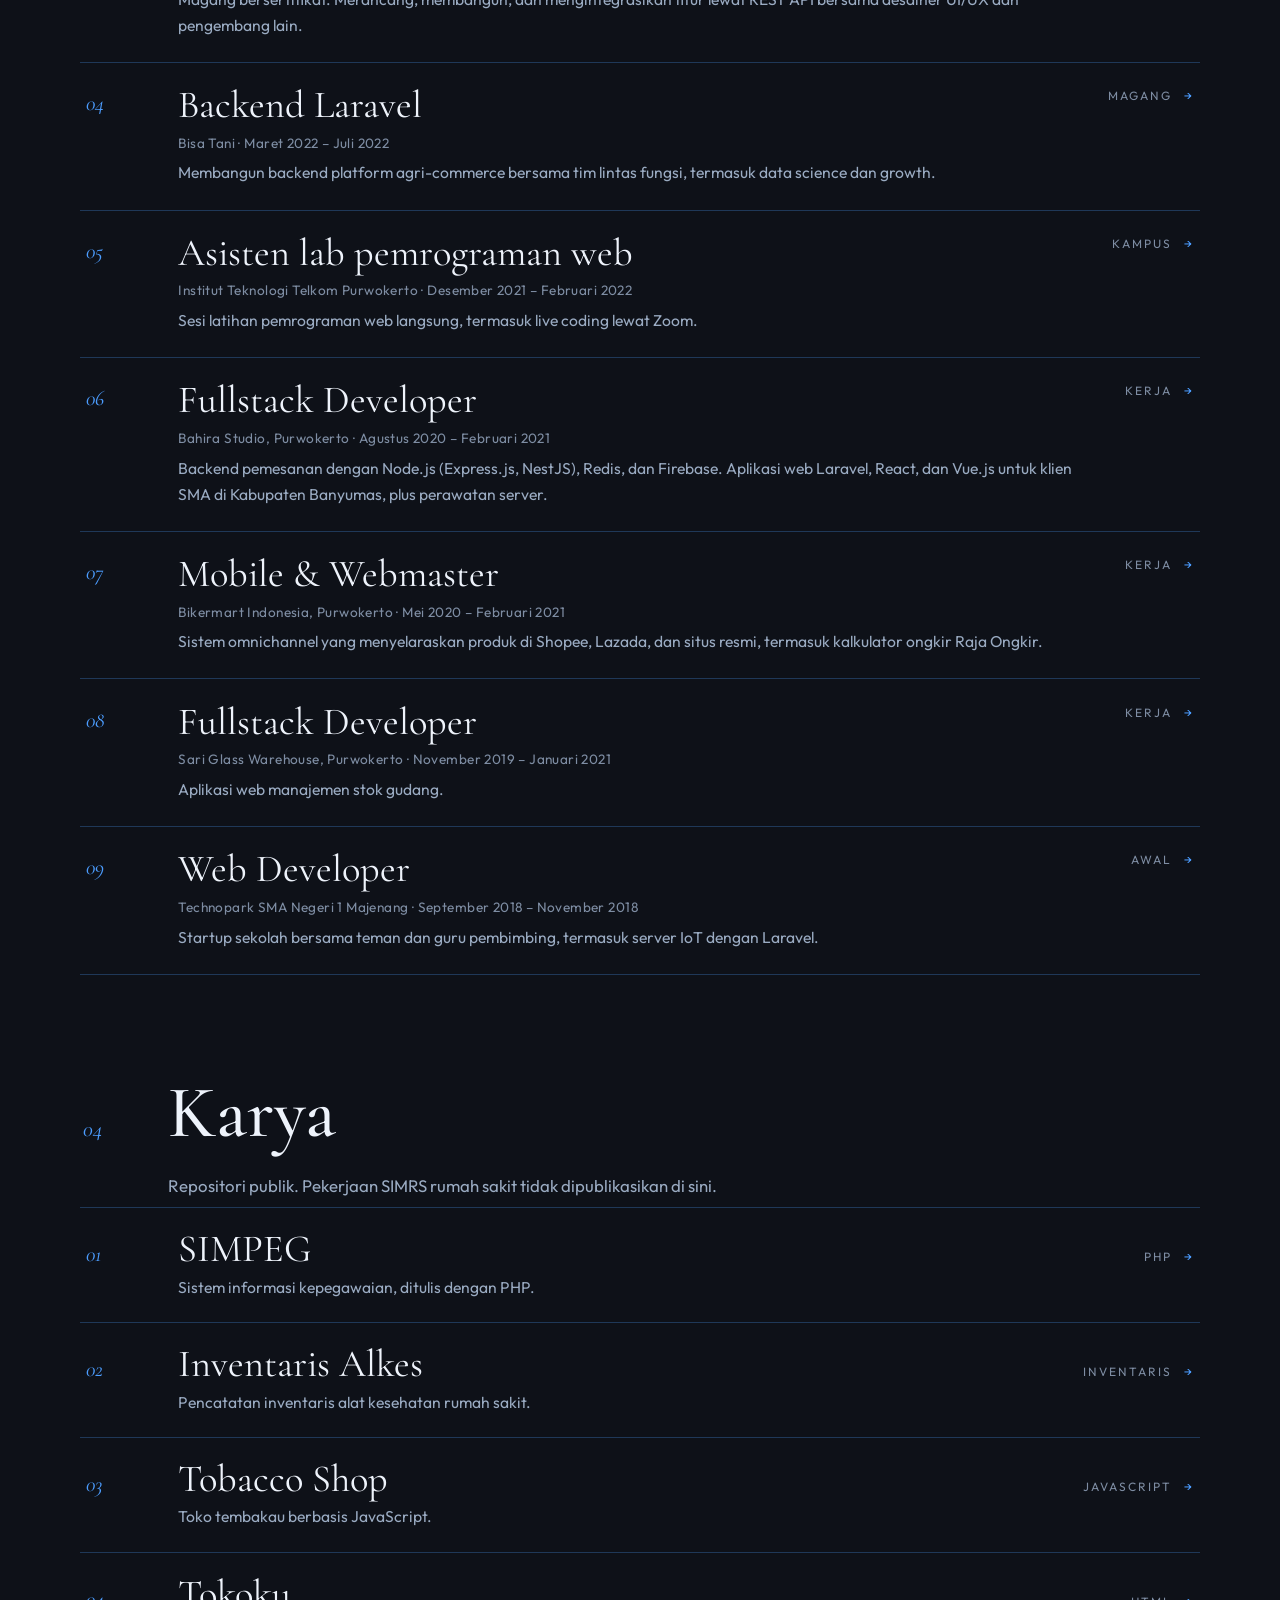
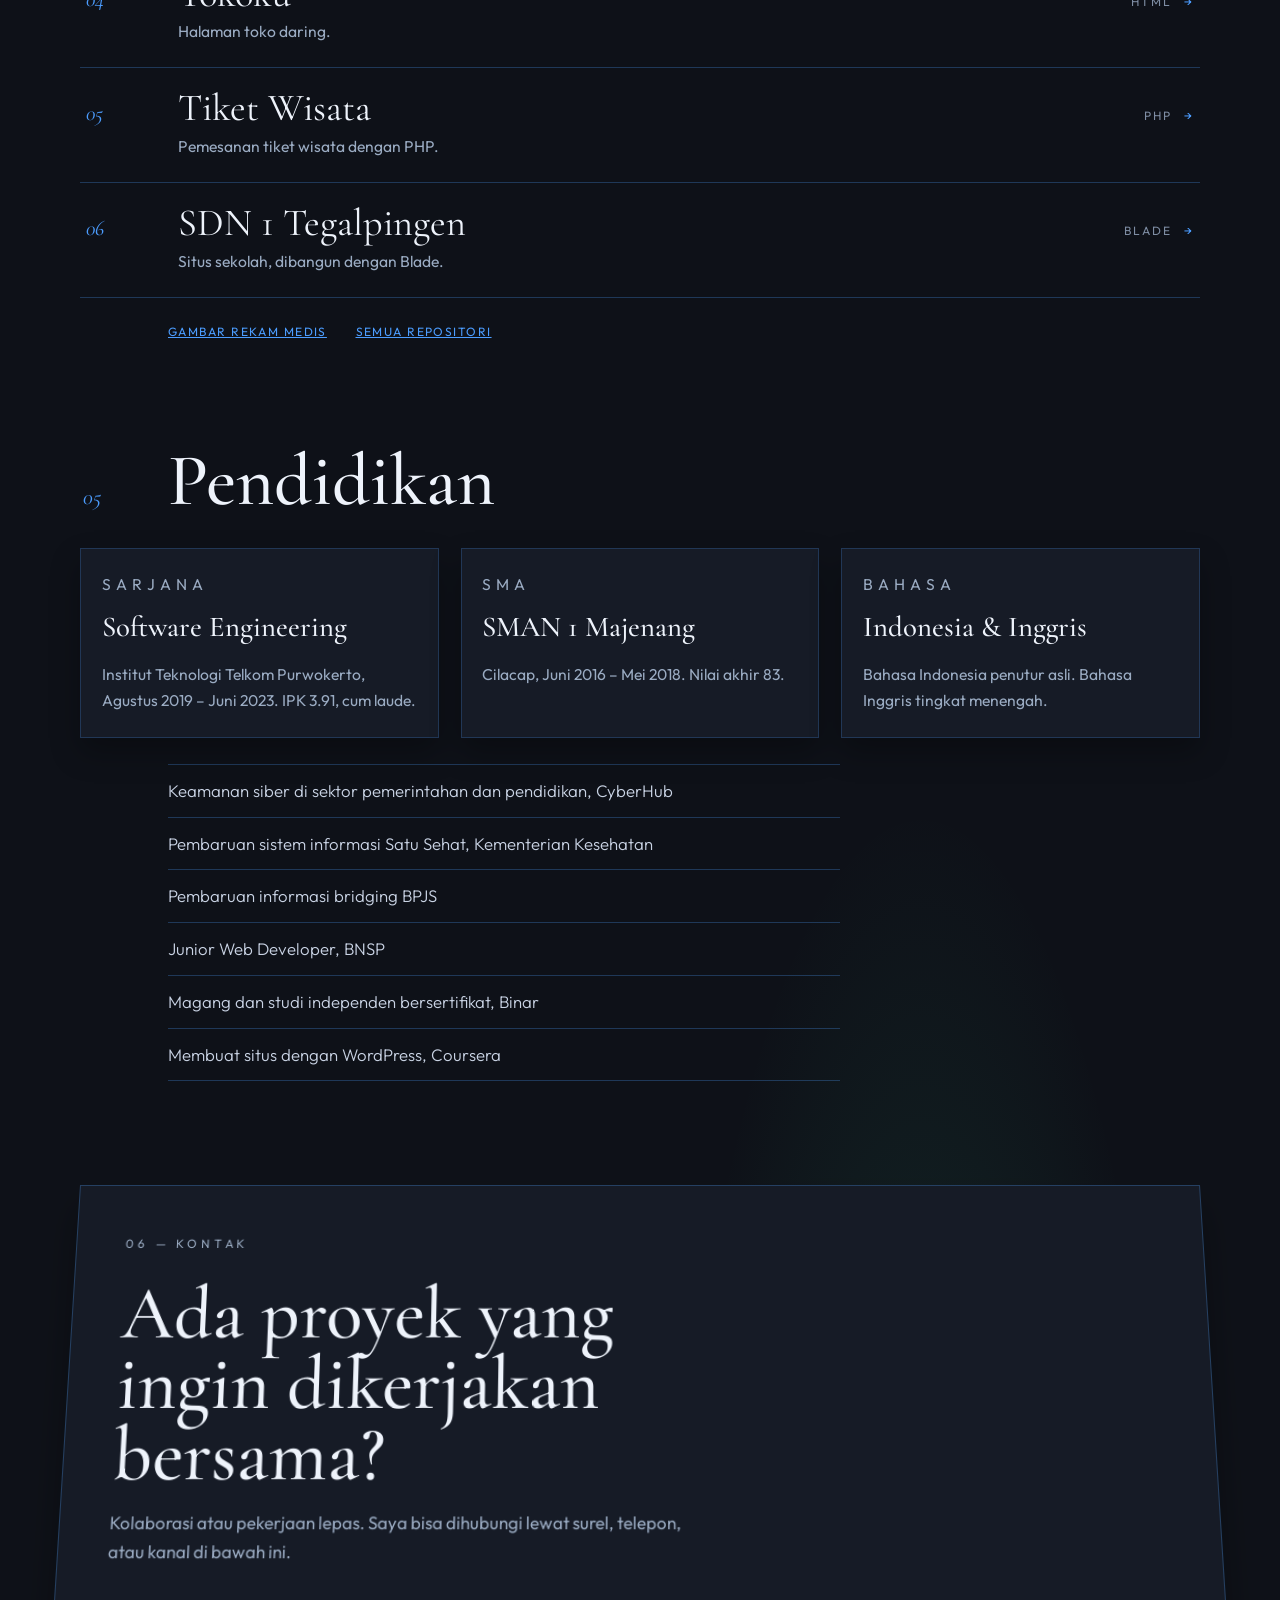
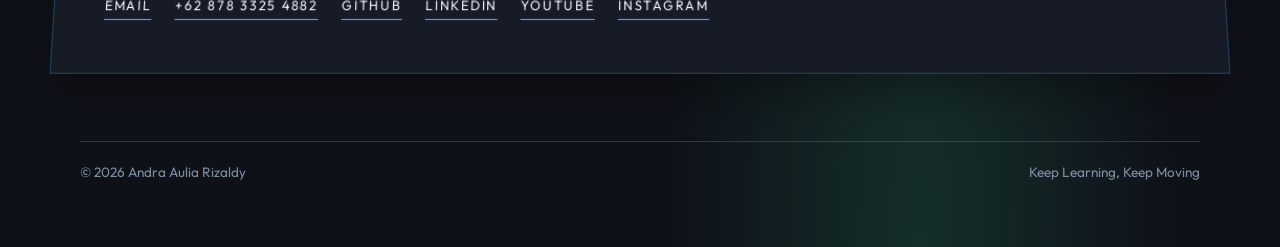
==== commit e83abc4c: "Publish the records bench on the portfolio site." ====
--- a/docs/index.html
+++ b/docs/index.html
@@ -348,6 +348,7 @@
             <span class="work-meta">Blade</span>
           </a>
         </div>
+        <a class="more" href="rekam-medis.html">Gambar rekam medis</a>
         <a class="more" href="https://github.com/Andrarizal?tab=repositories" rel="noopener noreferrer">Semua repositori</a>
       </section>
 
--- a/docs/styles.css
+++ b/docs/styles.css
@@ -599,6 +599,10 @@
   font-size: 0.75rem;
 }
 
+.more + .more {
+  margin-left: 1.6rem;
+}
+
 .contact-panel {
   padding: clamp(1.8rem, 4vw, 3rem);
   border: 1px solid rgba(76, 157, 255, 0.28);
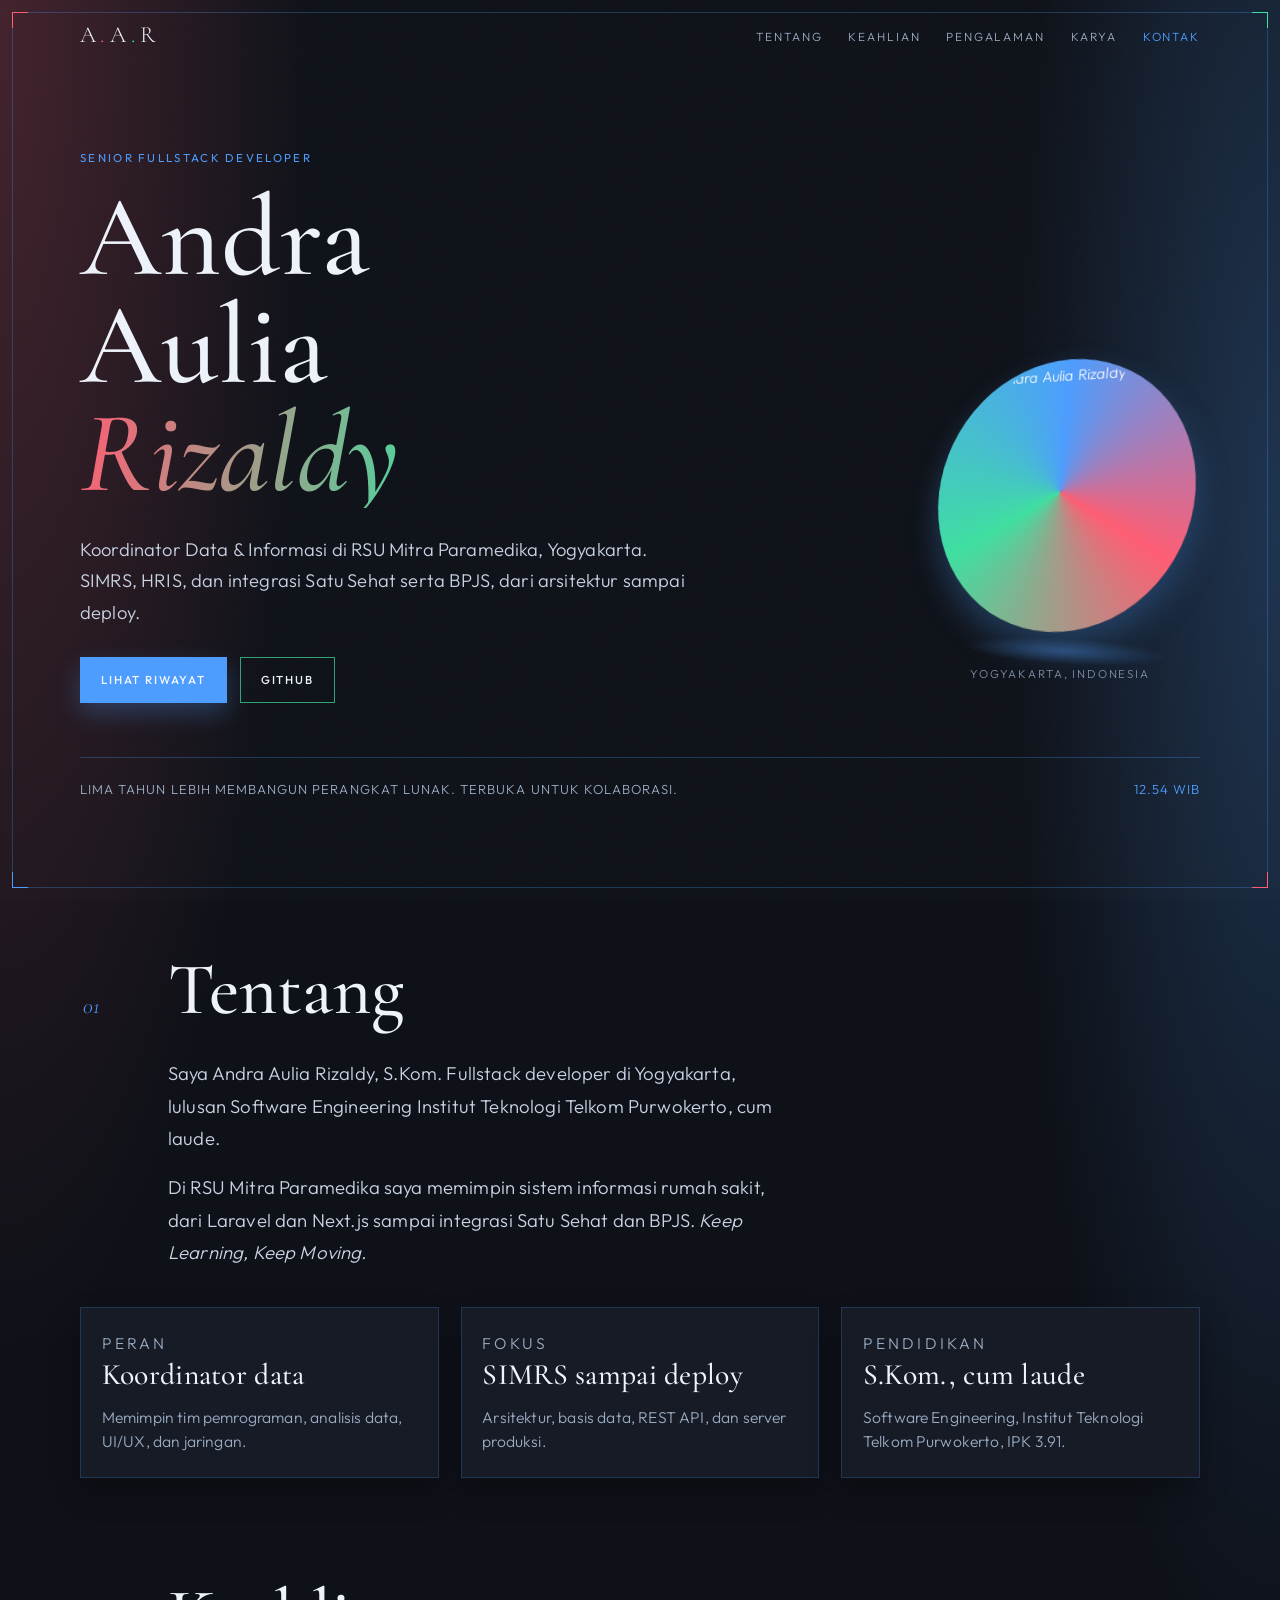
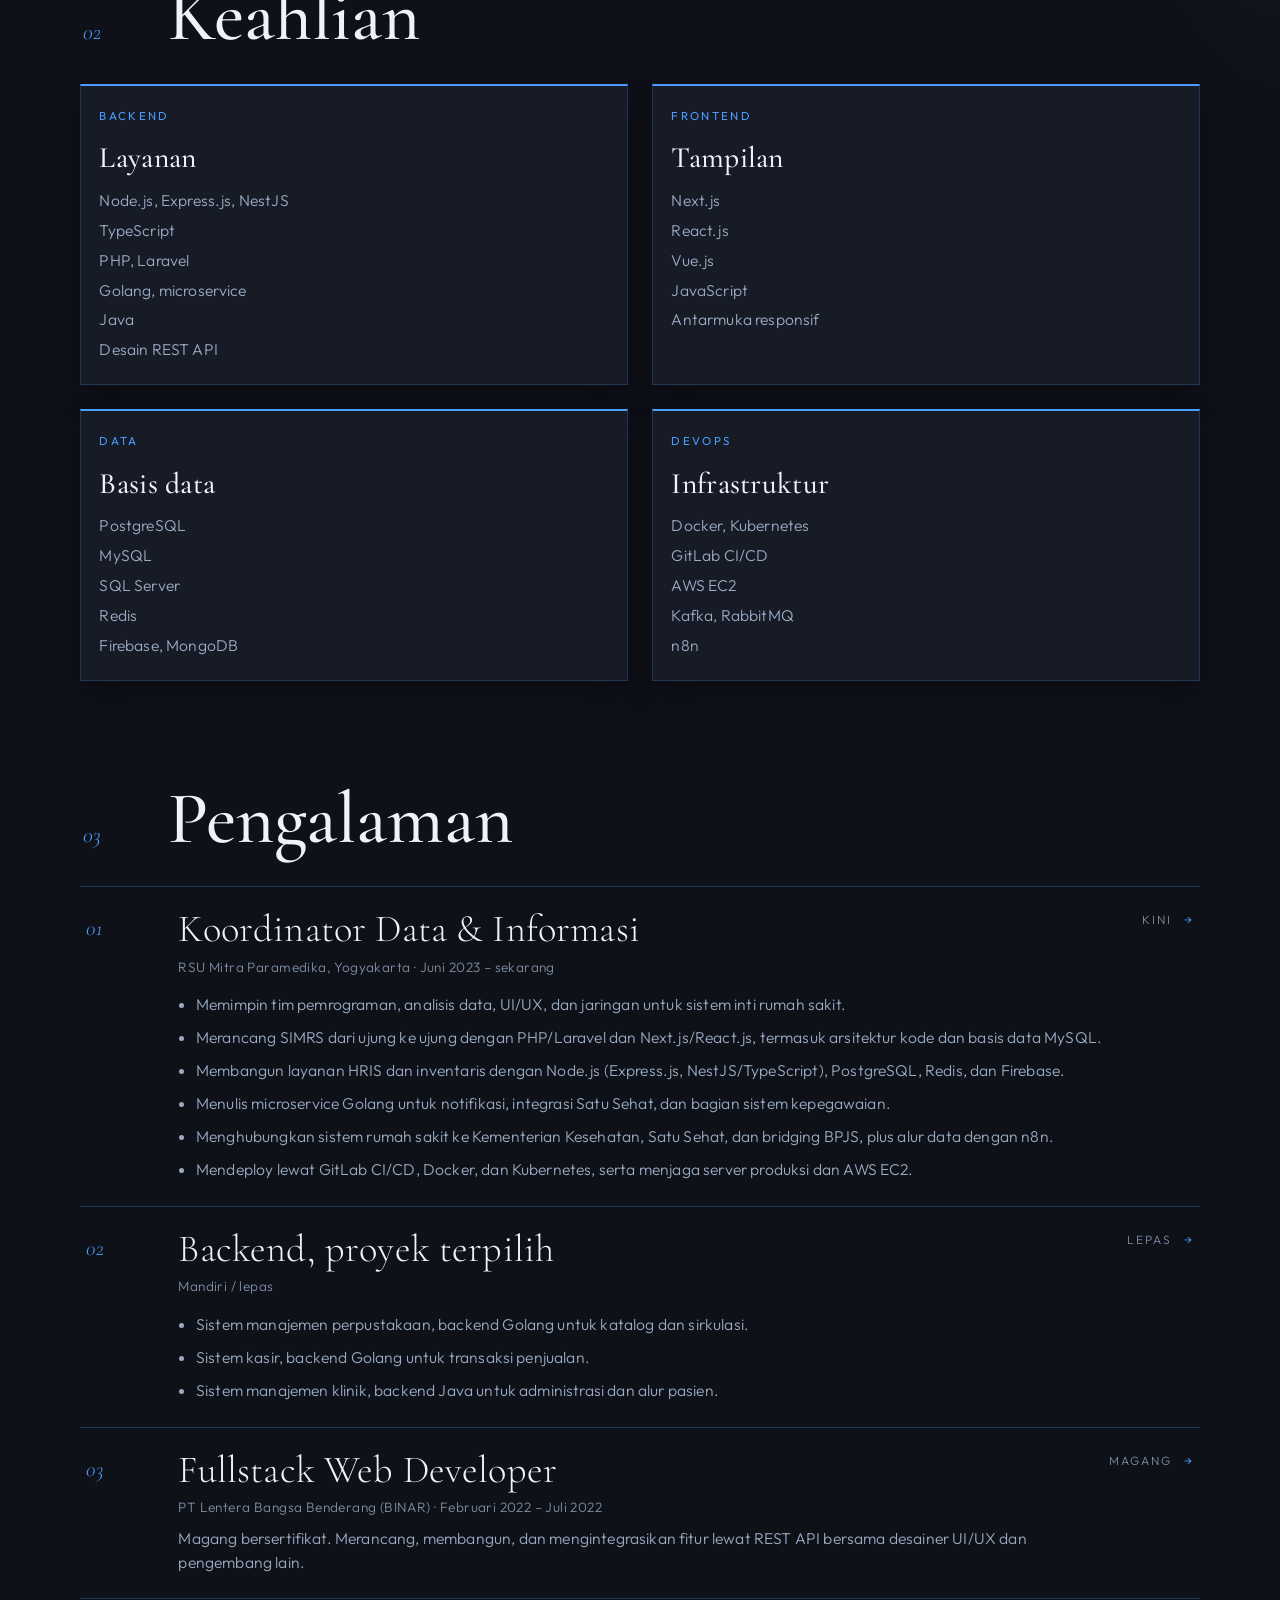
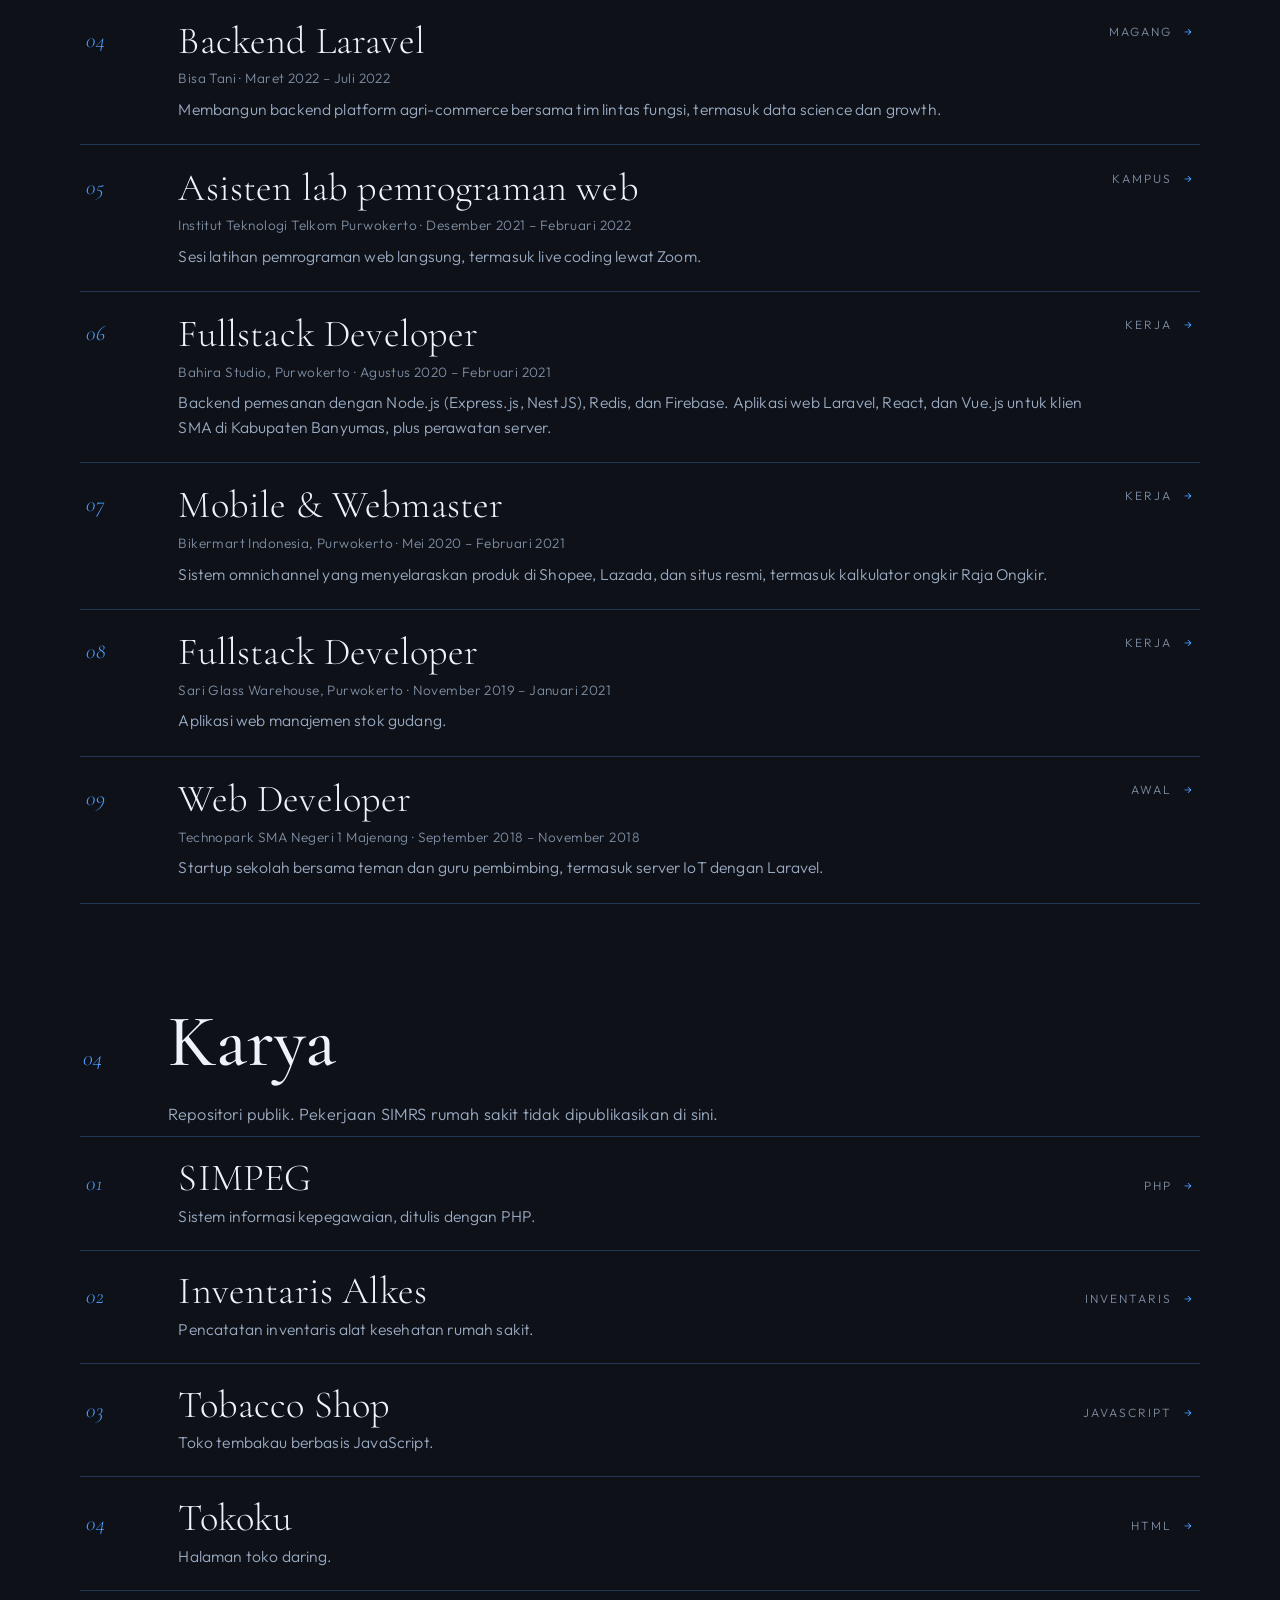
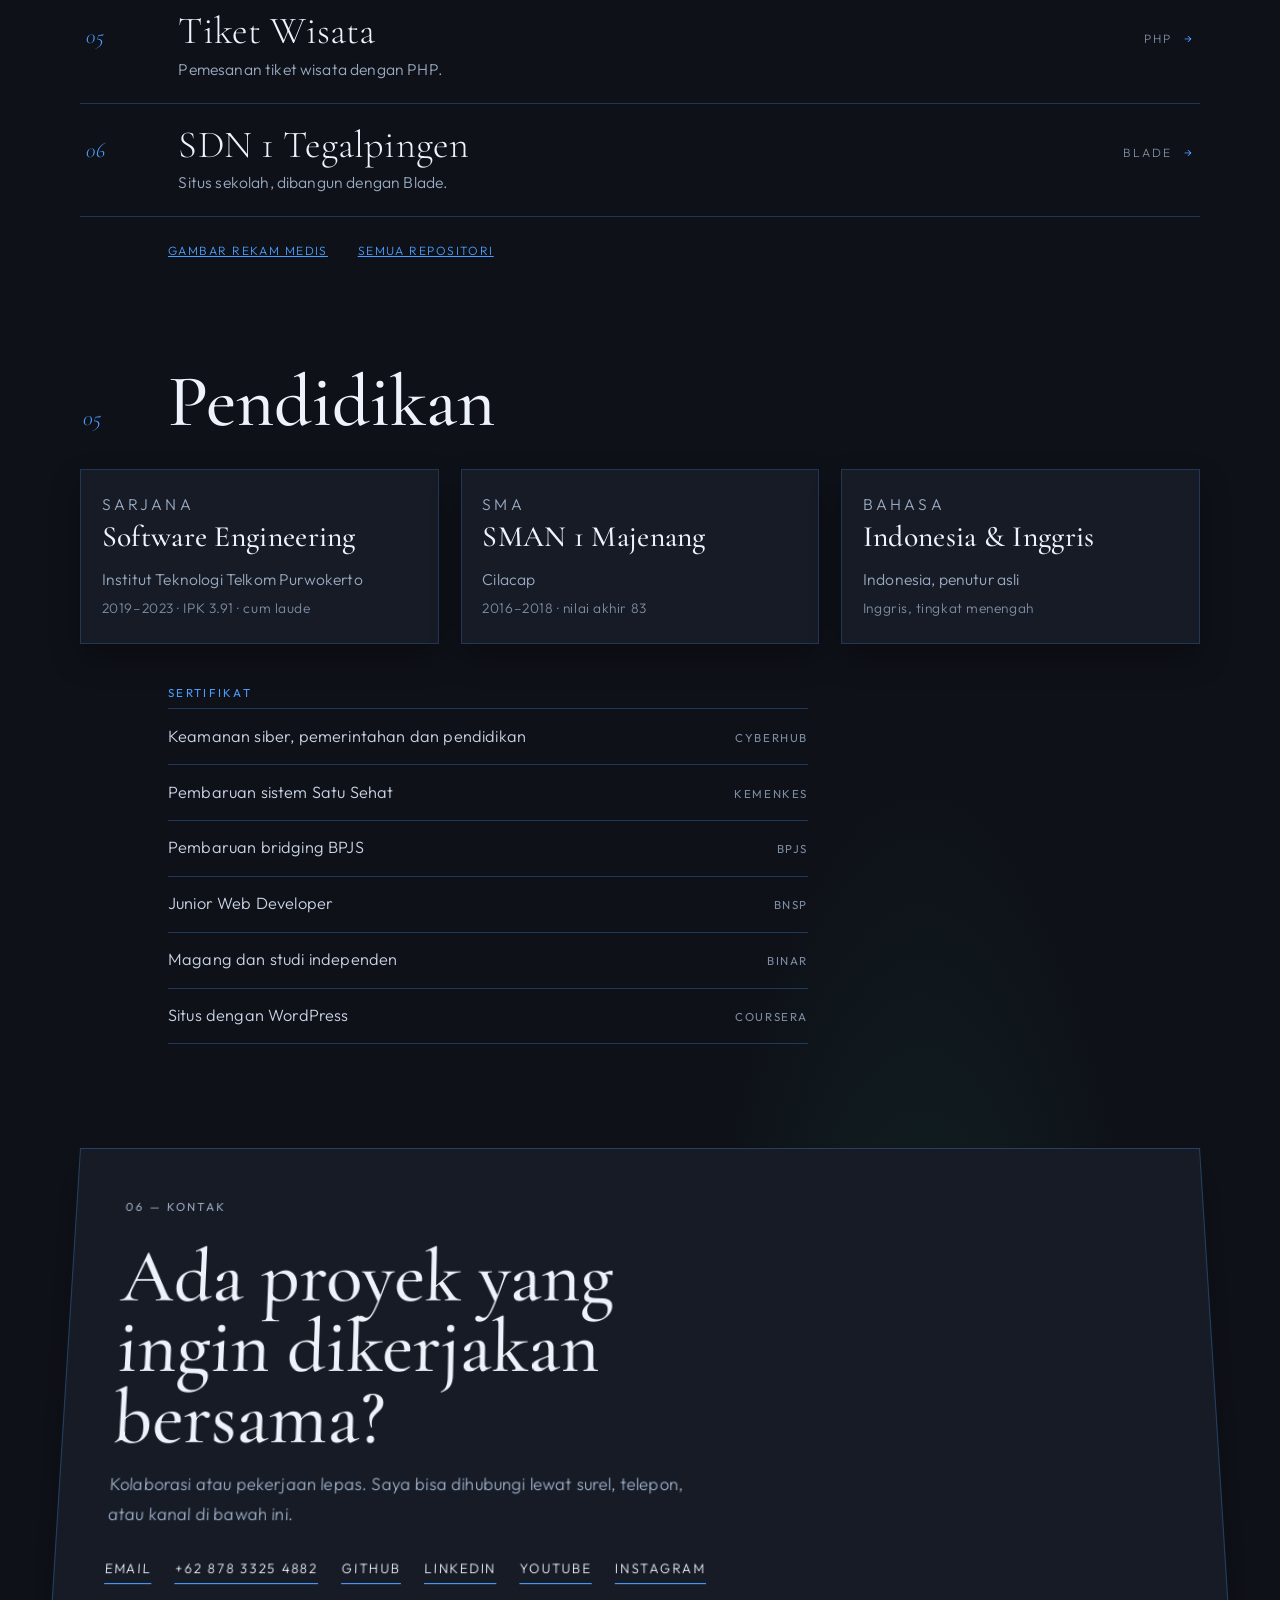
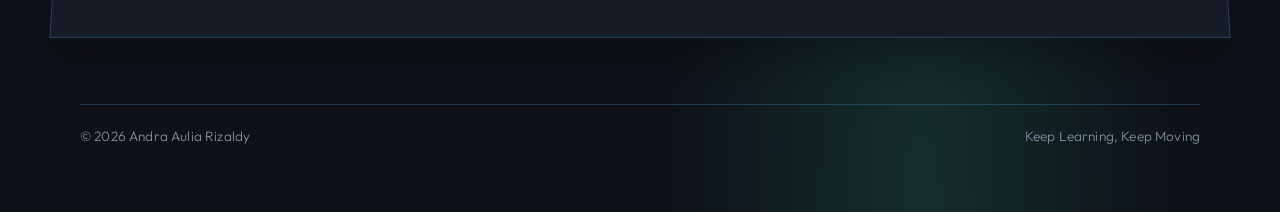
==== commit 62afba21: "Tighten the portfolio type so the education cards read in short lines." ====
--- a/docs/index.html
+++ b/docs/index.html
@@ -106,16 +106,13 @@
         </div>
         <div class="prose">
           <p>
-            Saya Andra Aulia Rizaldy, S.Kom., fullstack developer lulusan
-            Software Engineering di Institut Teknologi Telkom Purwokerto, cum laude dengan IPK 3.91.
-            Lebih dari lima tahun saya mengerjakan perangkat lunak, termasuk lebih dari
-            tiga tahun memimpin arsitektur backend, frontend, dan DevOps untuk sistem
-            informasi rumah sakit.
+            Saya Andra Aulia Rizaldy, S.Kom. Fullstack developer di Yogyakarta,
+            lulusan Software Engineering Institut Teknologi Telkom Purwokerto, cum laude.
           </p>
           <p>
-            Di RSU Mitra Paramedika saya merancang SIMRS dengan PHP/Laravel dan Next.js,
-            layanan Node.js serta microservice Golang, dan integrasi ke Kementerian Kesehatan,
-            Satu Sehat, dan bridging BPJS. <em>Keep Learning, Keep Moving.</em>
+            Di RSU Mitra Paramedika saya memimpin sistem informasi rumah sakit,
+            dari Laravel dan Next.js sampai integrasi Satu Sehat dan BPJS.
+            <em>Keep Learning, Keep Moving.</em>
           </p>
         </div>
         <div class="facts">
@@ -361,26 +358,30 @@
           <article>
             <p class="kicker">Sarjana</p>
             <h3>Software Engineering</h3>
-            <p>Institut Teknologi Telkom Purwokerto, Agustus 2019 – Juni 2023. IPK 3.91, cum laude.</p>
+            <p>Institut Teknologi Telkom Purwokerto</p>
+            <p class="aside">2019–2023 · IPK 3.91 · cum laude</p>
           </article>
           <article>
             <p class="kicker">SMA</p>
             <h3>SMAN 1 Majenang</h3>
-            <p>Cilacap, Juni 2016 – Mei 2018. Nilai akhir 83.</p>
+            <p>Cilacap</p>
+            <p class="aside">2016–2018 · nilai akhir 83</p>
           </article>
           <article>
             <p class="kicker">Bahasa</p>
             <h3>Indonesia &amp; Inggris</h3>
-            <p>Bahasa Indonesia penutur asli. Bahasa Inggris tingkat menengah.</p>
-          </article>
-        </div>
+            <p>Indonesia, penutur asli</p>
+            <p class="aside">Inggris, tingkat menengah</p>
+          </article>
+        </div>
+        <p class="kicker certs-label">Sertifikat</p>
         <ul class="certs">
-          <li>Keamanan siber di sektor pemerintahan dan pendidikan, CyberHub</li>
-          <li>Pembaruan sistem informasi Satu Sehat, Kementerian Kesehatan</li>
-          <li>Pembaruan informasi bridging BPJS</li>
-          <li>Junior Web Developer, BNSP</li>
-          <li>Magang dan studi independen bersertifikat, Binar</li>
-          <li>Membuat situs dengan WordPress, Coursera</li>
+          <li><span>Keamanan siber, pemerintahan dan pendidikan</span><span class="aside">CyberHub</span></li>
+          <li><span>Pembaruan sistem Satu Sehat</span><span class="aside">Kemenkes</span></li>
+          <li><span>Pembaruan bridging BPJS</span><span class="aside">BPJS</span></li>
+          <li><span>Junior Web Developer</span><span class="aside">BNSP</span></li>
+          <li><span>Magang dan studi independen</span><span class="aside">Binar</span></li>
+          <li><span>Situs dengan WordPress</span><span class="aside">Coursera</span></li>
         </ul>
       </section>
 
--- a/docs/styles.css
+++ b/docs/styles.css
@@ -31,9 +31,12 @@
   min-height: 100vh;
   color: var(--ivory);
   font-family: var(--sans);
-  font-size: 1.05rem;
-  font-weight: 400;
-  line-height: 1.65;
+  font-size: 1.02rem;
+  font-weight: 300;
+  line-height: 1.7;
+  letter-spacing: 0.01em;
+  font-optical-sizing: auto;
+  -webkit-font-smoothing: antialiased;
   background:
     radial-gradient(ellipse 42% 36% at 0% 0%, rgba(255, 93, 115, 0.22), transparent 58%),
     radial-gradient(ellipse 38% 32% at 100% 8%, rgba(76, 157, 255, 0.24), transparent 55%),
@@ -202,8 +205,9 @@
 .kicker {
   margin: 0 0 1rem;
   color: var(--gold);
-  font-size: 0.75rem;
-  letter-spacing: 0.32em;
+  font-size: 0.72rem;
+  font-weight: 400;
+  letter-spacing: 0.2em;
   text-transform: uppercase;
 }
 
@@ -414,11 +418,20 @@
 }
 
 .prose {
-  max-width: 42rem;
-  margin: 0 0 2.2rem 5.5rem;
+  max-width: 38rem;
+  margin: 0 0 2.4rem 5.5rem;
   color: var(--cream);
   font-weight: 300;
-  font-size: 1.12rem;
+  font-size: 1.16rem;
+  line-height: 1.75;
+}
+
+.prose p {
+  margin: 0;
+}
+
+.prose p + p {
+  margin-top: 1.05rem;
 }
 
 .facts {
@@ -437,9 +450,11 @@
 
 .facts h3,
 .skill h3 {
-  margin: 0.35rem 0 0.7rem;
-  font-size: 1.8rem;
+  margin: 0.2rem 0 0.85rem;
+  font-size: 1.85rem;
   font-weight: 500;
+  line-height: 1.12;
+  letter-spacing: 0.01em;
 }
 
 .facts p,
@@ -448,6 +463,19 @@
   margin: 0;
   color: var(--muted);
   font-size: 0.98rem;
+  font-weight: 300;
+  line-height: 1.55;
+}
+
+.facts .aside,
+.certs .aside {
+  color: var(--faint);
+}
+
+.facts .aside {
+  margin-top: 0.45rem;
+  font-size: 0.86rem;
+  letter-spacing: 0.04em;
 }
 
 .skills {
@@ -525,18 +553,34 @@
   margin-top: 0.4rem;
 }
 
+.certs-label {
+  margin: 2.4rem 0 0.35rem 5.5rem;
+}
+
 .certs {
-  margin: 1.6rem 0 0 5.5rem;
+  margin: 0 0 0 5.5rem;
   padding: 0;
-  max-width: 42rem;
+  max-width: 40rem;
   list-style: none;
 }
 
 .certs li {
-  padding: 0.75rem 0;
+  display: flex;
+  justify-content: space-between;
+  align-items: baseline;
+  gap: 1.5rem;
+  padding: 0.85rem 0;
   border-top: 1px solid var(--line);
   color: var(--cream);
   font-weight: 300;
+}
+
+.certs .aside {
+  flex: none;
+  font-size: 0.72rem;
+  font-weight: 400;
+  letter-spacing: 0.14em;
+  text-transform: uppercase;
 }
 
 .certs li:last-child {
@@ -707,8 +751,15 @@
   .prose,
   .section-note,
   .more,
-  .certs {
+  .certs,
+  .certs-label {
     margin-left: 0;
+  }
+
+  .certs li {
+    flex-direction: column;
+    align-items: flex-start;
+    gap: 0.2rem;
   }
 
   .hero-foot {
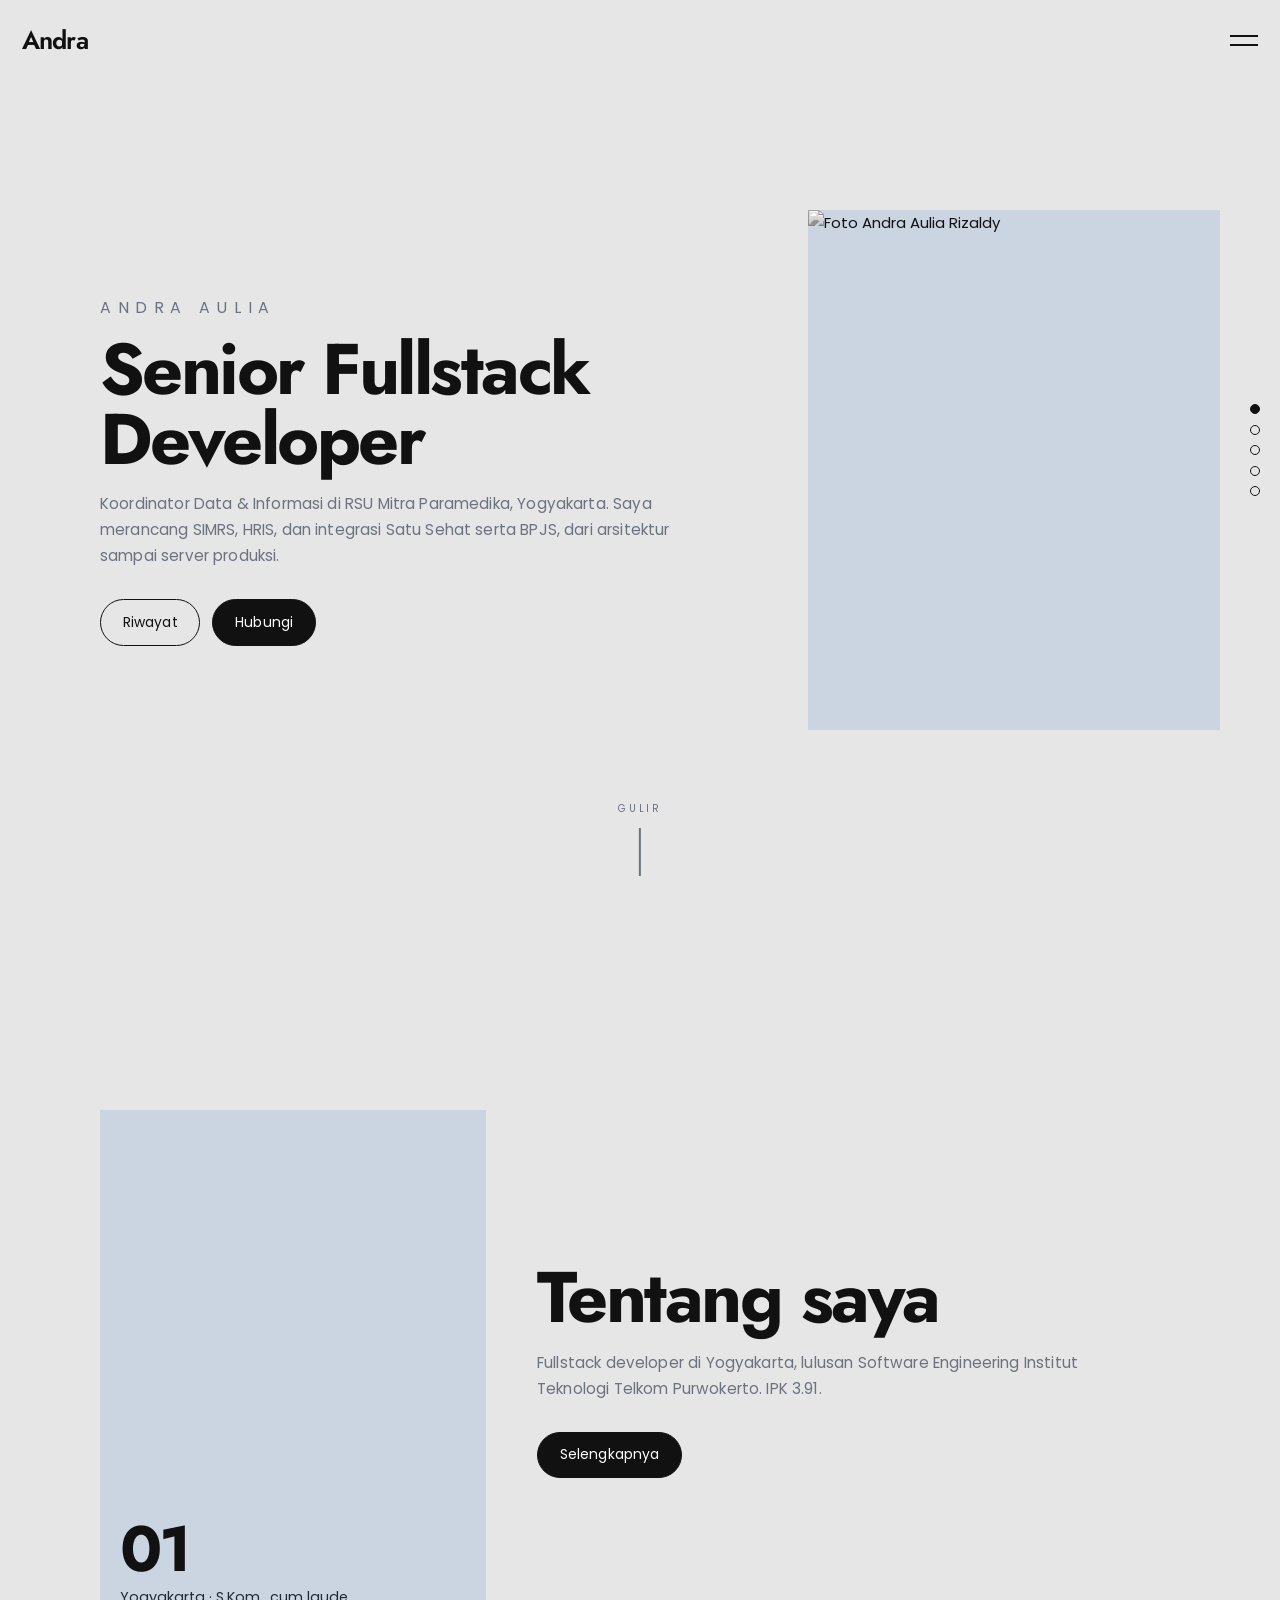
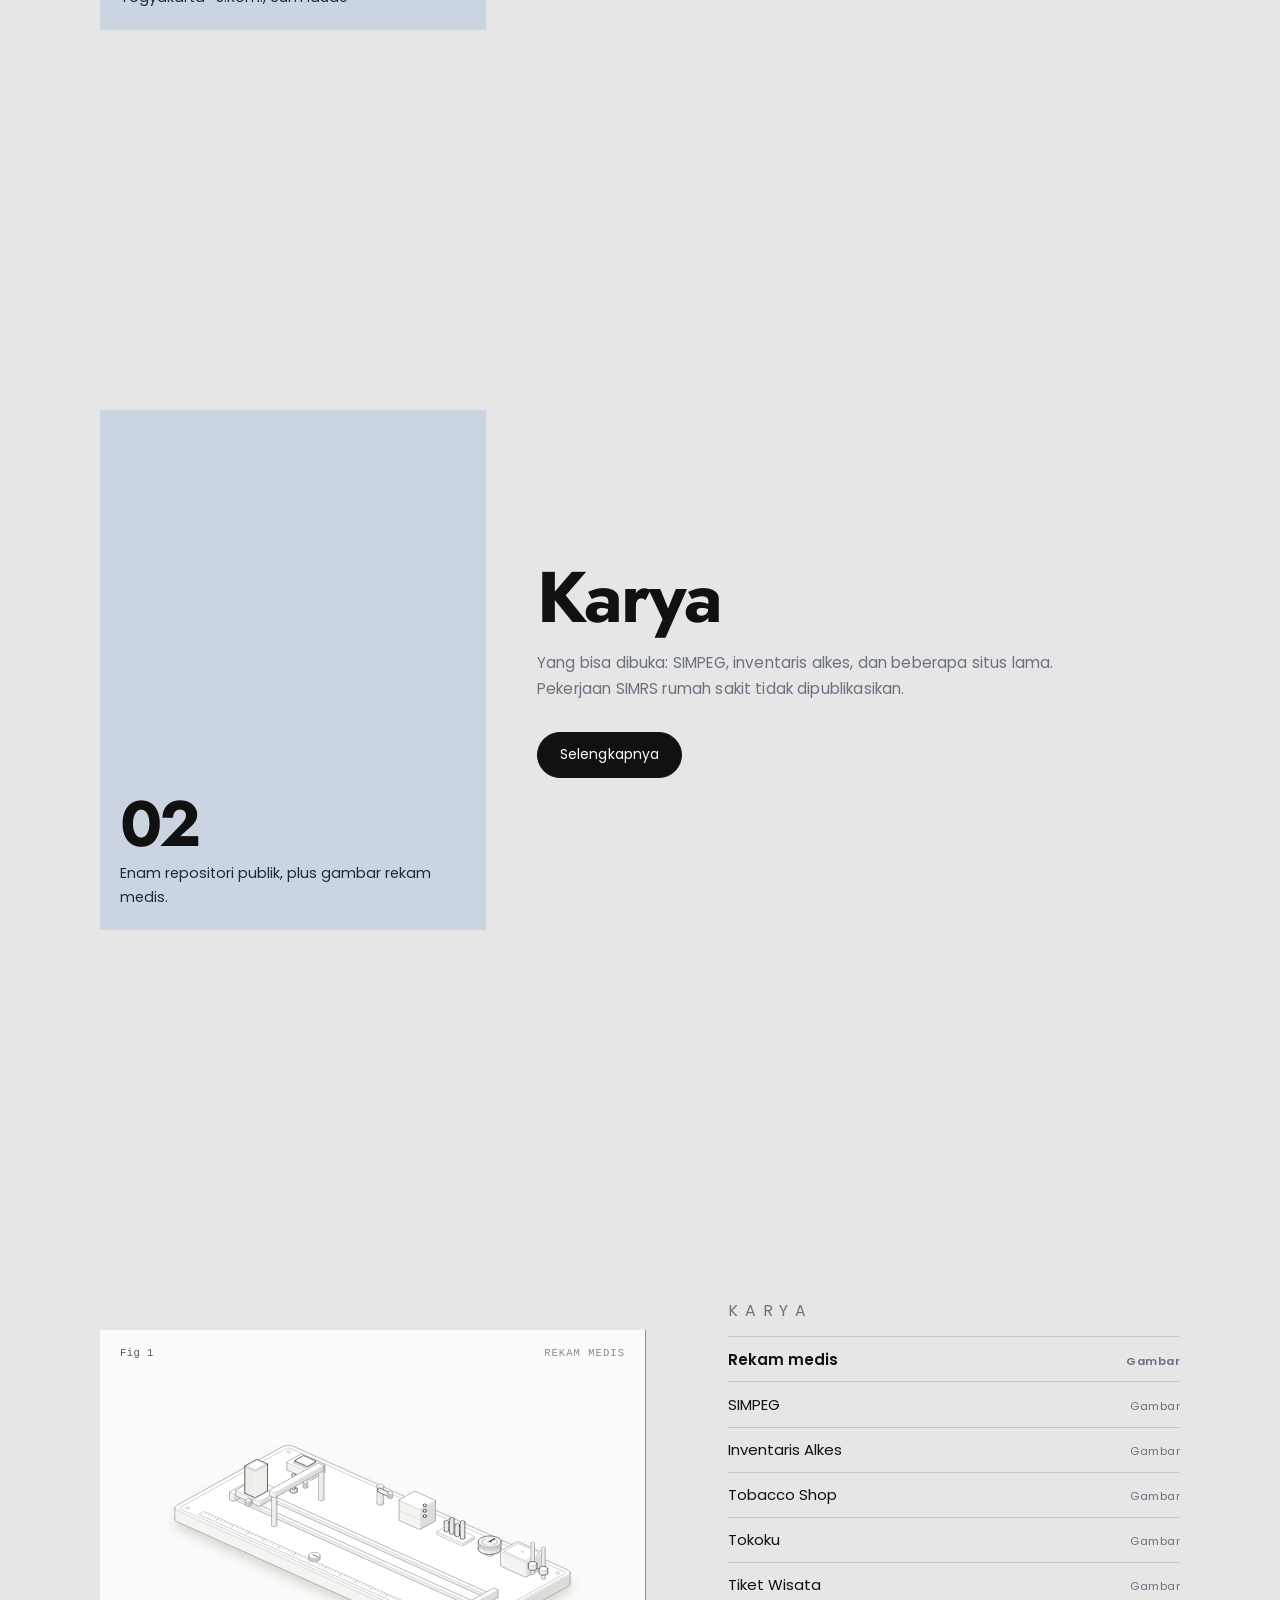
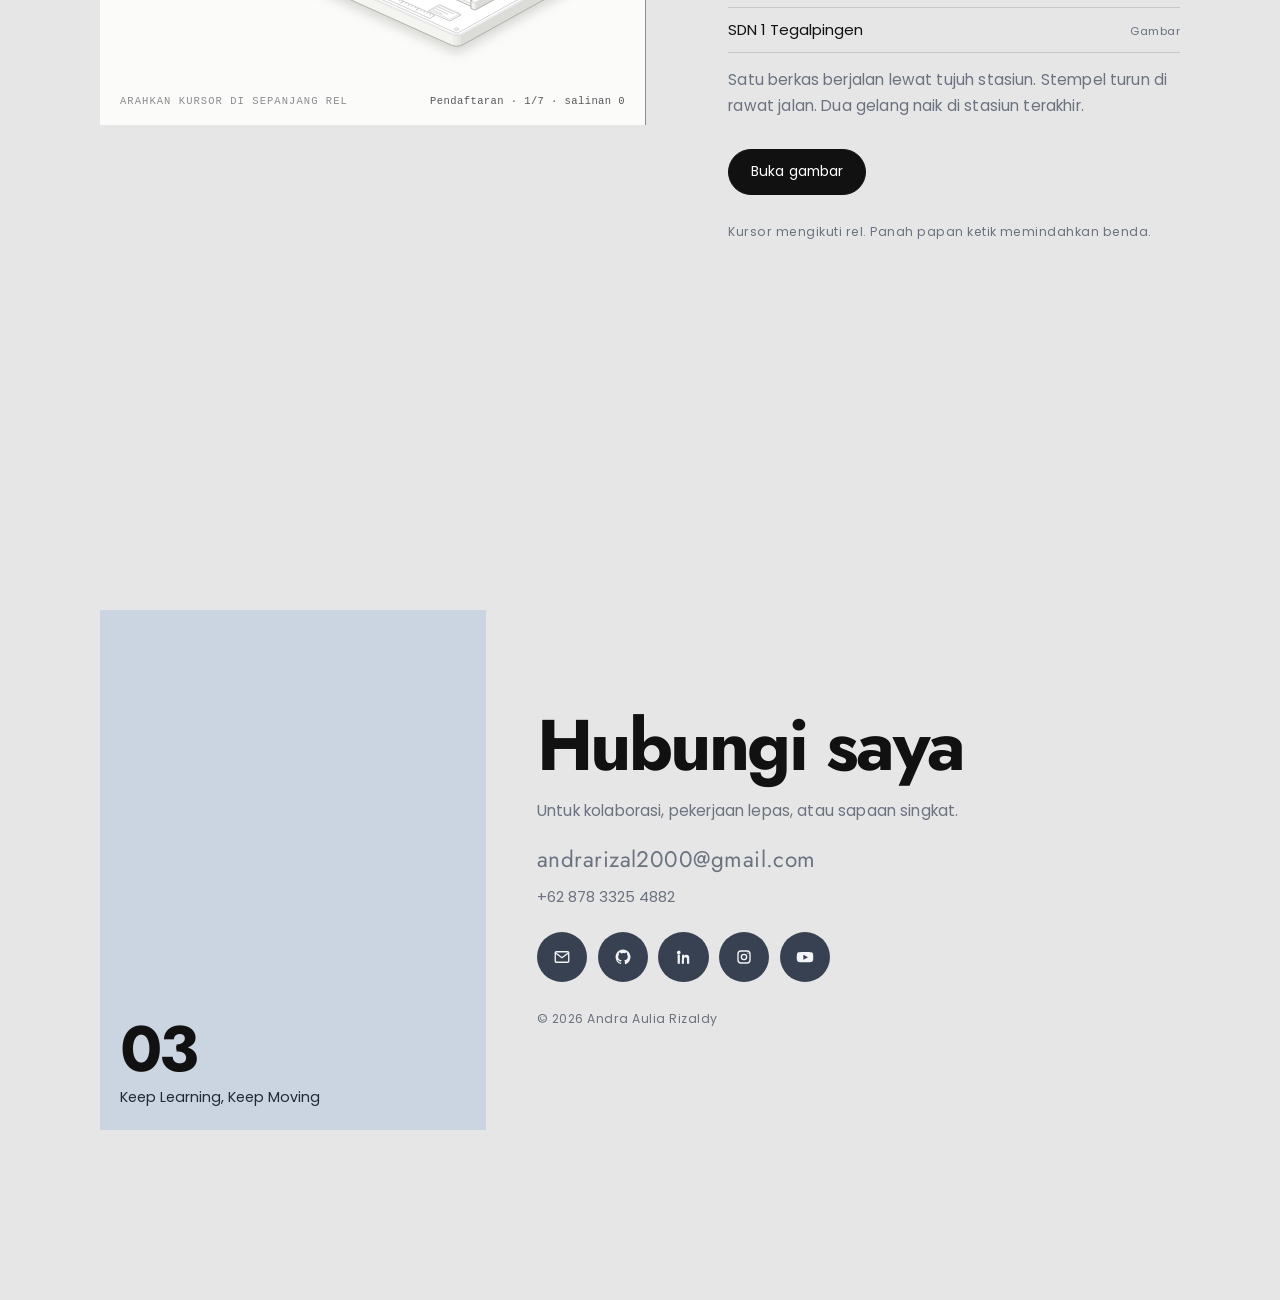
==== commit 02f1376d: "Restyle the site into full-page sections and draw each project as its own machine." ====
--- a/docs/index.html
+++ b/docs/index.html
@@ -1,11 +1,11 @@
 <!DOCTYPE html>
-<html lang="id">
+<html lang="id" class="home-snap">
 <head>
   <meta charset="utf-8" />
   <meta name="viewport" content="width=device-width, initial-scale=1" />
   <title>Andra Aulia Rizaldy — Senior Fullstack Developer</title>
   <meta name="description" content="Andra Aulia Rizaldy, S.Kom., senior fullstack developer di Yogyakarta. Koordinator Data dan Informasi di RSU Mitra Paramedika." />
-  <meta name="theme-color" content="#0e1118" />
+  <meta name="theme-color" content="#e6e6e6" />
   <link rel="canonical" href="https://andrarizal.github.io/AndraRizal/" />
   <link rel="icon" href="favicon.svg" type="image/svg+xml" />
   <meta property="og:title" content="Andra Aulia Rizaldy — Senior Fullstack Developer" />
@@ -16,7 +16,7 @@
   <meta property="og:locale" content="id_ID" />
   <link rel="preconnect" href="https://fonts.googleapis.com" />
   <link rel="preconnect" href="https://fonts.gstatic.com" crossorigin />
-  <link href="https://fonts.googleapis.com/css2?family=Cormorant+Garamond:ital,wght@0,500;0,600;1,500&family=Outfit:wght@300;400;500&display=swap" rel="stylesheet" />
+  <link href="https://fonts.googleapis.com/css2?family=Jost:wght@500;600;700&family=Poppins:wght@400;500&display=swap" rel="stylesheet" />
   <link rel="stylesheet" href="styles.css" />
   <script type="application/ld+json">
   {
@@ -38,375 +38,156 @@
   }
   </script>
 </head>
-<body>
-  <a class="skip" href="#isi">Langsung ke isi</a>
-  <div class="frame" aria-hidden="true">
-    <i class="tl"></i><i class="tr"></i><i class="bl"></i><i class="br"></i>
-  </div>
+<body class="home">
+  <a class="skip" href="#awal">Langsung ke isi</a>
+  <header class="bar">
+    <a class="brand" href="#awal">Andra</a>
+    <button class="burger" type="button" aria-expanded="false" aria-controls="menu" aria-label="Buka menu">
+      <i></i><i></i>
+    </button>
+  </header>
+  <nav class="menu" id="menu" inert>
+    <p class="menu-title">Menu</p>
+    <a href="#awal">Beranda</a>
+    <a href="tentang.html">Tentang</a>
+    <a href="karya.html">Karya</a>
+    <a href="#gambar">Gambar</a>
+    <a href="#kontak">Kontak</a>
+  </nav>
 
-  <div class="shell">
-    <header class="site-header">
-      <a class="brand" href="#atas">A<span>.</span>A<span>.</span>R</a>
-      <nav aria-label="Utama">
-        <button class="nav-toggle" type="button" aria-expanded="false" aria-controls="nav-menu">
-          <span class="nav-toggle-label">Menu</span>
-        </button>
-        <ul class="nav-links" id="nav-menu">
-          <li><a href="#tentang">Tentang</a></li>
-          <li><a href="#keahlian">Keahlian</a></li>
-          <li><a href="#pengalaman">Pengalaman</a></li>
-          <li><a href="#karya">Karya</a></li>
-          <li><a href="#kontak">Kontak</a></li>
-        </ul>
-      </nav>
-    </header>
-
-    <main id="isi">
-      <section class="hero" id="atas">
-        <div class="hero-grid">
-          <div class="hero-copy">
-            <p class="kicker rise">Senior Fullstack Developer</p>
-            <h1 class="rise d1">
-              <span>Andra</span>
-              <span>Aulia</span>
-              <span class="accent">Rizaldy</span>
-            </h1>
-            <p class="dek rise d2">
-              Koordinator Data &amp; Informasi di RSU Mitra Paramedika, Yogyakarta.
-              SIMRS, HRIS, dan integrasi Satu Sehat serta BPJS, dari arsitektur sampai deploy.
-            </p>
-            <div class="cta-row rise d3">
-              <a class="cta" href="#pengalaman">Lihat riwayat</a>
-              <a class="cta ghost" href="https://github.com/Andrarizal" rel="me noopener noreferrer">GitHub</a>
-            </div>
-          </div>
-          <figure class="portrait rise d2">
-            <div class="portrait-ring">
-              <img
-                src="https://avatars.githubusercontent.com/u/72431050?v=4"
-                alt="Foto Andra Aulia Rizaldy"
-                width="280"
-                height="280"
-              />
-              <div class="portrait-fallback" aria-hidden="true">A</div>
-            </div>
-            <figcaption>Yogyakarta, Indonesia</figcaption>
-          </figure>
-        </div>
-        <div class="hero-foot rise d4">
-          <p>Lima tahun lebih membangun perangkat lunak. Terbuka untuk kolaborasi.</p>
-          <p class="clock" id="clock">WIB · Yogyakarta</p>
-        </div>
-      </section>
-
-      <section id="tentang">
-        <div class="section-head">
-          <span class="num">01</span>
-          <h2>Tentang</h2>
-        </div>
-        <div class="prose">
-          <p>
-            Saya Andra Aulia Rizaldy, S.Kom. Fullstack developer di Yogyakarta,
-            lulusan Software Engineering Institut Teknologi Telkom Purwokerto, cum laude.
+  <main>
+    <section class="panel" id="awal">
+      <div class="split">
+        <div>
+          <p class="kicker">Andra Aulia</p>
+          <h1 class="display">Senior Fullstack Developer</h1>
+          <p class="lead">
+            Koordinator Data &amp; Informasi di RSU Mitra Paramedika, Yogyakarta.
+            Saya merancang SIMRS, HRIS, dan integrasi Satu Sehat serta BPJS, dari arsitektur sampai server produksi.
           </p>
-          <p>
-            Di RSU Mitra Paramedika saya memimpin sistem informasi rumah sakit,
-            dari Laravel dan Next.js sampai integrasi Satu Sehat dan BPJS.
-            <em>Keep Learning, Keep Moving.</em>
-          </p>
-        </div>
-        <div class="facts">
-          <article>
-            <p class="kicker">Peran</p>
-            <h3>Koordinator data</h3>
-            <p>Memimpin tim pemrograman, analisis data, UI/UX, dan jaringan.</p>
-          </article>
-          <article>
-            <p class="kicker">Fokus</p>
-            <h3>SIMRS sampai deploy</h3>
-            <p>Arsitektur, basis data, REST API, dan server produksi.</p>
-          </article>
-          <article>
-            <p class="kicker">Pendidikan</p>
-            <h3>S.Kom., cum laude</h3>
-            <p>Software Engineering, Institut Teknologi Telkom Purwokerto, IPK 3.91.</p>
-          </article>
-        </div>
-      </section>
-
-      <section id="keahlian">
-        <div class="section-head">
-          <span class="num">02</span>
-          <h2>Keahlian</h2>
-        </div>
-        <div class="skills">
-          <article class="skill">
-            <p class="kicker">Backend</p>
-            <h3>Layanan</h3>
-            <ul>
-              <li>Node.js, Express.js, NestJS</li>
-              <li>TypeScript</li>
-              <li>PHP, Laravel</li>
-              <li>Golang, microservice</li>
-              <li>Java</li>
-              <li>Desain REST API</li>
-            </ul>
-          </article>
-          <article class="skill">
-            <p class="kicker">Frontend</p>
-            <h3>Tampilan</h3>
-            <ul>
-              <li>Next.js</li>
-              <li>React.js</li>
-              <li>Vue.js</li>
-              <li>JavaScript</li>
-              <li>Antarmuka responsif</li>
-            </ul>
-          </article>
-          <article class="skill">
-            <p class="kicker">Data</p>
-            <h3>Basis data</h3>
-            <ul>
-              <li>PostgreSQL</li>
-              <li>MySQL</li>
-              <li>SQL Server</li>
-              <li>Redis</li>
-              <li>Firebase, MongoDB</li>
-            </ul>
-          </article>
-          <article class="skill">
-            <p class="kicker">DevOps</p>
-            <h3>Infrastruktur</h3>
-            <ul>
-              <li>Docker, Kubernetes</li>
-              <li>GitLab CI/CD</li>
-              <li>AWS EC2</li>
-              <li>Kafka, RabbitMQ</li>
-              <li>n8n</li>
-            </ul>
-          </article>
-        </div>
-      </section>
-
-      <section id="pengalaman">
-        <div class="section-head">
-          <span class="num">03</span>
-          <h2>Pengalaman</h2>
-        </div>
-        <div class="role-list">
-          <article class="role">
-            <span class="work-no">01</span>
-            <div>
-              <span class="work-title">Koordinator Data &amp; Informasi</span>
-              <span class="role-where">RSU Mitra Paramedika, Yogyakarta · Juni 2023 – sekarang</span>
-              <ul class="role-points">
-                <li>Memimpin tim pemrograman, analisis data, UI/UX, dan jaringan untuk sistem inti rumah sakit.</li>
-                <li>Merancang SIMRS dari ujung ke ujung dengan PHP/Laravel dan Next.js/React.js, termasuk arsitektur kode dan basis data MySQL.</li>
-                <li>Membangun layanan HRIS dan inventaris dengan Node.js (Express.js, NestJS/TypeScript), PostgreSQL, Redis, dan Firebase.</li>
-                <li>Menulis microservice Golang untuk notifikasi, integrasi Satu Sehat, dan bagian sistem kepegawaian.</li>
-                <li>Menghubungkan sistem rumah sakit ke Kementerian Kesehatan, Satu Sehat, dan bridging BPJS, plus alur data dengan n8n.</li>
-                <li>Mendeploy lewat GitLab CI/CD, Docker, dan Kubernetes, serta menjaga server produksi dan AWS EC2.</li>
-              </ul>
-            </div>
-            <span class="work-meta">Kini</span>
-          </article>
-          <article class="role">
-            <span class="work-no">02</span>
-            <div>
-              <span class="work-title">Backend, proyek terpilih</span>
-              <span class="role-where">Mandiri / lepas</span>
-              <ul class="role-points">
-                <li>Sistem manajemen perpustakaan, backend Golang untuk katalog dan sirkulasi.</li>
-                <li>Sistem kasir, backend Golang untuk transaksi penjualan.</li>
-                <li>Sistem manajemen klinik, backend Java untuk administrasi dan alur pasien.</li>
-              </ul>
-            </div>
-            <span class="work-meta">Lepas</span>
-          </article>
-          <article class="role">
-            <span class="work-no">03</span>
-            <div>
-              <span class="work-title">Fullstack Web Developer</span>
-              <span class="role-where">PT Lentera Bangsa Benderang (BINAR) · Februari 2022 – Juli 2022</span>
-              <p class="work-desc">Magang bersertifikat. Merancang, membangun, dan mengintegrasikan fitur lewat REST API bersama desainer UI/UX dan pengembang lain.</p>
-            </div>
-            <span class="work-meta">Magang</span>
-          </article>
-          <article class="role">
-            <span class="work-no">04</span>
-            <div>
-              <span class="work-title">Backend Laravel</span>
-              <span class="role-where">Bisa Tani · Maret 2022 – Juli 2022</span>
-              <p class="work-desc">Membangun backend platform agri-commerce bersama tim lintas fungsi, termasuk data science dan growth.</p>
-            </div>
-            <span class="work-meta">Magang</span>
-          </article>
-          <article class="role">
-            <span class="work-no">05</span>
-            <div>
-              <span class="work-title">Asisten lab pemrograman web</span>
-              <span class="role-where">Institut Teknologi Telkom Purwokerto · Desember 2021 – Februari 2022</span>
-              <p class="work-desc">Sesi latihan pemrograman web langsung, termasuk live coding lewat Zoom.</p>
-            </div>
-            <span class="work-meta">Kampus</span>
-          </article>
-          <article class="role">
-            <span class="work-no">06</span>
-            <div>
-              <span class="work-title">Fullstack Developer</span>
-              <span class="role-where">Bahira Studio, Purwokerto · Agustus 2020 – Februari 2021</span>
-              <p class="work-desc">Backend pemesanan dengan Node.js (Express.js, NestJS), Redis, dan Firebase. Aplikasi web Laravel, React, dan Vue.js untuk klien SMA di Kabupaten Banyumas, plus perawatan server.</p>
-            </div>
-            <span class="work-meta">Kerja</span>
-          </article>
-          <article class="role">
-            <span class="work-no">07</span>
-            <div>
-              <span class="work-title">Mobile &amp; Webmaster</span>
-              <span class="role-where">Bikermart Indonesia, Purwokerto · Mei 2020 – Februari 2021</span>
-              <p class="work-desc">Sistem omnichannel yang menyelaraskan produk di Shopee, Lazada, dan situs resmi, termasuk kalkulator ongkir Raja Ongkir.</p>
-            </div>
-            <span class="work-meta">Kerja</span>
-          </article>
-          <article class="role">
-            <span class="work-no">08</span>
-            <div>
-              <span class="work-title">Fullstack Developer</span>
-              <span class="role-where">Sari Glass Warehouse, Purwokerto · November 2019 – Januari 2021</span>
-              <p class="work-desc">Aplikasi web manajemen stok gudang.</p>
-            </div>
-            <span class="work-meta">Kerja</span>
-          </article>
-          <article class="role">
-            <span class="work-no">09</span>
-            <div>
-              <span class="work-title">Web Developer</span>
-              <span class="role-where">Technopark SMA Negeri 1 Majenang · September 2018 – November 2018</span>
-              <p class="work-desc">Startup sekolah bersama teman dan guru pembimbing, termasuk server IoT dengan Laravel.</p>
-            </div>
-            <span class="work-meta">Awal</span>
-          </article>
-        </div>
-      </section>
-
-      <section id="karya">
-        <div class="section-head">
-          <span class="num">04</span>
-          <h2>Karya</h2>
-        </div>
-        <p class="section-note">Repositori publik. Pekerjaan SIMRS rumah sakit tidak dipublikasikan di sini.</p>
-        <div class="work-list">
-          <a class="work" href="https://github.com/Andrarizal/simpeg" rel="noopener noreferrer">
-            <span class="work-no">01</span>
-            <span>
-              <span class="work-title">SIMPEG</span>
-              <span class="work-desc">Sistem informasi kepegawaian, ditulis dengan PHP.</span>
-            </span>
-            <span class="work-meta">PHP</span>
-          </a>
-          <a class="work" href="https://github.com/Andrarizal/inventory-alkes-rs" rel="noopener noreferrer">
-            <span class="work-no">02</span>
-            <span>
-              <span class="work-title">Inventaris Alkes</span>
-              <span class="work-desc">Pencatatan inventaris alat kesehatan rumah sakit.</span>
-            </span>
-            <span class="work-meta">Inventaris</span>
-          </a>
-          <a class="work" href="https://github.com/Andrarizal/tobacco-shop" rel="noopener noreferrer">
-            <span class="work-no">03</span>
-            <span>
-              <span class="work-title">Tobacco Shop</span>
-              <span class="work-desc">Toko tembakau berbasis JavaScript.</span>
-            </span>
-            <span class="work-meta">JavaScript</span>
-          </a>
-          <a class="work" href="https://github.com/Andrarizal/tokoku" rel="noopener noreferrer">
-            <span class="work-no">04</span>
-            <span>
-              <span class="work-title">Tokoku</span>
-              <span class="work-desc">Halaman toko daring.</span>
-            </span>
-            <span class="work-meta">HTML</span>
-          </a>
-          <a class="work" href="https://github.com/Andrarizal/Tiket-Wisata" rel="noopener noreferrer">
-            <span class="work-no">05</span>
-            <span>
-              <span class="work-title">Tiket Wisata</span>
-              <span class="work-desc">Pemesanan tiket wisata dengan PHP.</span>
-            </span>
-            <span class="work-meta">PHP</span>
-          </a>
-          <a class="work" href="https://github.com/Andrarizal/Website-SD-N-1-TegalPingen" rel="noopener noreferrer">
-            <span class="work-no">06</span>
-            <span>
-              <span class="work-title">SDN 1 Tegalpingen</span>
-              <span class="work-desc">Situs sekolah, dibangun dengan Blade.</span>
-            </span>
-            <span class="work-meta">Blade</span>
-          </a>
-        </div>
-        <a class="more" href="rekam-medis.html">Gambar rekam medis</a>
-        <a class="more" href="https://github.com/Andrarizal?tab=repositories" rel="noopener noreferrer">Semua repositori</a>
-      </section>
-
-      <section id="pendidikan">
-        <div class="section-head">
-          <span class="num">05</span>
-          <h2>Pendidikan</h2>
-        </div>
-        <div class="facts">
-          <article>
-            <p class="kicker">Sarjana</p>
-            <h3>Software Engineering</h3>
-            <p>Institut Teknologi Telkom Purwokerto</p>
-            <p class="aside">2019–2023 · IPK 3.91 · cum laude</p>
-          </article>
-          <article>
-            <p class="kicker">SMA</p>
-            <h3>SMAN 1 Majenang</h3>
-            <p>Cilacap</p>
-            <p class="aside">2016–2018 · nilai akhir 83</p>
-          </article>
-          <article>
-            <p class="kicker">Bahasa</p>
-            <h3>Indonesia &amp; Inggris</h3>
-            <p>Indonesia, penutur asli</p>
-            <p class="aside">Inggris, tingkat menengah</p>
-          </article>
-        </div>
-        <p class="kicker certs-label">Sertifikat</p>
-        <ul class="certs">
-          <li><span>Keamanan siber, pemerintahan dan pendidikan</span><span class="aside">CyberHub</span></li>
-          <li><span>Pembaruan sistem Satu Sehat</span><span class="aside">Kemenkes</span></li>
-          <li><span>Pembaruan bridging BPJS</span><span class="aside">BPJS</span></li>
-          <li><span>Junior Web Developer</span><span class="aside">BNSP</span></li>
-          <li><span>Magang dan studi independen</span><span class="aside">Binar</span></li>
-          <li><span>Situs dengan WordPress</span><span class="aside">Coursera</span></li>
-        </ul>
-      </section>
-
-      <section id="kontak">
-        <div class="contact-panel">
-          <p class="kicker">06 — Kontak</p>
-          <h2>Ada proyek yang ingin dikerjakan bersama?</h2>
-          <p>Kolaborasi atau pekerjaan lepas. Saya bisa dihubungi lewat surel, telepon, atau kanal di bawah ini.</p>
-          <div class="socials">
-            <a href="mailto:andrarizal2000@gmail.com">Email</a>
-            <a href="tel:+6287833254882">+62 878 3325 4882</a>
-            <a href="https://github.com/Andrarizal" rel="me noopener noreferrer">GitHub</a>
-            <a href="https://www.linkedin.com/in/andra-aulia-rizaldy-939404232/" rel="me noopener noreferrer">LinkedIn</a>
-            <a href="https://www.youtube.com/channel/UCnYAJAK2o31-_l3akpcC6tQ" rel="me noopener noreferrer">YouTube</a>
-            <a href="https://instagram.com/andrarizal787" rel="me noopener noreferrer">Instagram</a>
+          <div class="actions">
+            <a class="btn" href="tentang.html">Riwayat</a>
+            <a class="btn fill" href="#kontak">Hubungi</a>
           </div>
         </div>
-      </section>
-    </main>
+        <figure class="shot">
+          <img
+            src="https://avatars.githubusercontent.com/u/72431050?v=4"
+            alt="Foto Andra Aulia Rizaldy"
+            width="640"
+            height="640"
+          />
+        </figure>
+      </div>
+    </section>
 
-    <footer class="site-footer">
-      <p>© <span id="year">2026</span> Andra Aulia Rizaldy</p>
-      <p>Keep Learning, Keep Moving</p>
-    </footer>
-  </div>
+    <section class="panel" id="tentang">
+      <div class="split media-first">
+        <div class="slab">
+          <strong>01</strong>
+          <p>Yogyakarta · S.Kom., cum laude</p>
+        </div>
+        <div>
+          <h2 class="display">Tentang saya</h2>
+          <p class="lead">
+            Fullstack developer di Yogyakarta, lulusan Software Engineering
+            Institut Teknologi Telkom Purwokerto. IPK 3.91.
+          </p>
+          <div class="actions">
+            <a class="btn fill" href="tentang.html">Selengkapnya</a>
+          </div>
+        </div>
+      </div>
+    </section>
+
+    <section class="panel" id="karya">
+      <div class="split media-first">
+        <div class="slab">
+          <strong>02</strong>
+          <p>Enam repositori publik, plus gambar rekam medis.</p>
+        </div>
+        <div>
+          <h2 class="display">Karya</h2>
+          <p class="lead">
+            Yang bisa dibuka: SIMPEG, inventaris alkes, dan beberapa situs lama.
+            Pekerjaan SIMRS rumah sakit tidak dipublikasikan.
+          </p>
+          <div class="actions">
+            <a class="btn fill" href="karya.html">Selengkapnya</a>
+          </div>
+        </div>
+      </div>
+    </section>
+
+    <section class="panel" id="gambar">
+      <div class="split figure-split">
+        <div class="stage">
+          <div class="figure-frame">
+            <iframe id="figure" src="rekam-medis-light.html" title="Rekam medis berjalan"></iframe>
+          </div>
+        </div>
+        <div>
+          <p class="kicker">Karya</p>
+          <ul class="pick">
+            <li><button type="button" class="is-on" aria-current="true" data-pick="gambar" data-href="rekam-medis-light.html" data-label="Buka gambar" data-line="Satu berkas berjalan lewat tujuh stasiun. Stempel turun di rawat jalan.">Rekam medis <span>Gambar</span></button></li>
+            <li><button type="button" data-pick="simpeg" data-href="gambar-simpeg.html" data-label="Buka gambar" data-line="Empat laci. Yang dipilih terdorong ke depan, kartu pegawai di laci identitas.">SIMPEG <span>Gambar</span></button></li>
+            <li><button type="button" data-pick="alkes" data-href="gambar-alkes.html" data-label="Buka gambar" data-line="Kotak alat naik di tiang, dari terima sampai keluar.">Inventaris Alkes <span>Gambar</span></button></li>
+            <li><button type="button" data-pick="tobacco" data-href="gambar-tobacco.html" data-label="Buka gambar" data-line="Timbangan. Kaleng di pan kiri, beban di pan kanan.">Tobacco Shop <span>Gambar</span></button></li>
+            <li><button type="button" data-pick="tokoku" data-href="gambar-tokoku.html" data-label="Buka gambar" data-line="Laci kas tertarik, lalu palu bel turun.">Tokoku <span>Gambar</span></button></li>
+            <li><button type="button" data-pick="tiket" data-href="gambar-tiket.html" data-label="Buka gambar" data-line="Pelubang turun ke tiket, lalu palang naik.">Tiket Wisata <span>Gambar</span></button></li>
+            <li><button type="button" data-pick="sd" data-href="gambar-sekolah.html" data-label="Buka gambar" data-line="Buku terbuka, lalu pemukul mengenai bel.">SDN 1 Tegalpingen <span>Gambar</span></button></li>
+          </ul>
+          <p class="lead" id="pick-line">Satu berkas berjalan lewat tujuh stasiun. Stempel turun di rawat jalan. Dua gelang naik di stasiun terakhir.</p>
+          <div class="actions">
+            <a class="btn fill" id="pick-link" href="rekam-medis-light.html">Buka gambar</a>
+          </div>
+          <p class="fine">Kursor mengikuti rel. Panah papan ketik memindahkan benda.</p>
+        </div>
+      </div>
+    </section>
+
+    <section class="panel" id="kontak">
+      <div class="split media-first">
+        <div class="slab">
+          <strong>03</strong>
+          <p>Keep Learning, Keep Moving</p>
+        </div>
+        <div>
+          <h2 class="display">Hubungi saya</h2>
+          <p class="lead">Untuk kolaborasi, pekerjaan lepas, atau sapaan singkat.</p>
+          <a class="mail" href="mailto:andrarizal2000@gmail.com">andrarizal2000@gmail.com</a>
+          <p class="phone"><a href="tel:+6287833254882">+62 878 3325 4882</a></p>
+          <div class="rounds">
+            <a href="mailto:andrarizal2000@gmail.com" aria-label="Kirim email">
+              <svg viewBox="0 0 24 24" width="18" height="18" aria-hidden="true" fill="none" stroke="currentColor" stroke-width="1.8"><rect x="3" y="5" width="18" height="14" rx="1.5"/><path d="M4 7l8 6 8-6"/></svg>
+            </a>
+            <a href="https://github.com/Andrarizal" rel="me noopener noreferrer" aria-label="GitHub">
+              <svg viewBox="0 0 24 24" width="18" height="18" aria-hidden="true" fill="currentColor"><path d="M12 2a10 10 0 0 0-3.16 19.49c.5.09.68-.22.68-.48v-1.7c-2.78.6-3.37-1.34-3.37-1.34-.45-1.16-1.1-1.47-1.1-1.47-.9-.62.07-.6.07-.6 1 .07 1.53 1.03 1.53 1.03.89 1.52 2.34 1.08 2.91.83.09-.65.35-1.08.63-1.33-2.22-.25-4.56-1.11-4.56-4.95 0-1.09.39-1.99 1.03-2.69-.1-.25-.45-1.27.1-2.64 0 0 .84-.27 2.75 1.02A9.56 9.56 0 0 1 12 6.8c.85 0 1.7.11 2.5.34 1.9-1.29 2.74-1.02 2.74-1.02.55 1.37.2 2.39.1 2.64.64.7 1.03 1.6 1.03 2.69 0 3.85-2.34 4.7-4.57 4.95.36.31.68.92.68 1.86v2.76c0 .26.18.58.69.48A10 10 0 0 0 12 2z"/></svg>
+            </a>
+            <a href="https://www.linkedin.com/in/andra-aulia-rizaldy-939404232/" rel="me noopener noreferrer" aria-label="LinkedIn">
+              <svg viewBox="0 0 24 24" width="18" height="18" aria-hidden="true" fill="currentColor"><path d="M4.98 3.5A2.5 2.5 0 1 1 5 8.5a2.5 2.5 0 0 1-.02-5zM3.5 9h3v12h-3zM9.5 9h2.9v1.64h.04c.4-.76 1.4-1.56 2.88-1.56 3.08 0 3.65 2.03 3.65 4.66V21h-3v-5.6c0-1.34-.02-3.06-1.86-3.06-1.87 0-2.16 1.46-2.16 2.96V21h-3z"/></svg>
+            </a>
+            <a href="https://instagram.com/andrarizal787" rel="me noopener noreferrer" aria-label="Instagram">
+              <svg viewBox="0 0 24 24" width="18" height="18" aria-hidden="true" fill="none" stroke="currentColor" stroke-width="1.8"><rect x="4" y="4" width="16" height="16" rx="4"/><circle cx="12" cy="12" r="3.5"/><circle cx="17.2" cy="6.8" r="0.8" fill="currentColor" stroke="none"/></svg>
+            </a>
+            <a href="https://www.youtube.com/channel/UCnYAJAK2o31-_l3akpcC6tQ" rel="me noopener noreferrer" aria-label="YouTube">
+              <svg viewBox="0 0 24 24" width="18" height="18" aria-hidden="true" fill="currentColor"><path d="M23 12.2s0-3.2-.4-4.6c-.2-.9-.9-1.6-1.8-1.8C19.2 5.4 12 5.4 12 5.4s-7.2 0-8.8.4c-.9.2-1.6.9-1.8 1.8C1 9 1 12.2 1 12.2s0 3.2.4 4.6c.2.9.9 1.6 1.8 1.8 1.6.4 8.8.4 8.8.4s7.2 0 8.8-.4c.9-.2 1.6-.9 1.8-1.8.4-1.4.4-4.6.4-4.6zM9.8 15.5v-6.6l6.2 3.3-6.2 3.3z"/></svg>
+            </a>
+          </div>
+          <p class="fine">© <span id="year">2026</span> Andra Aulia Rizaldy</p>
+        </div>
+      </div>
+    </section>
+  </main>
+
+  <nav class="dots" aria-label="Bagian halaman">
+    <a href="#awal" class="is-on" aria-label="Awal" aria-current="true"></a>
+    <a href="#tentang" aria-label="Tentang"></a>
+    <a href="#karya" aria-label="Karya"></a>
+    <a href="#gambar" aria-label="Gambar"></a>
+    <a href="#kontak" aria-label="Kontak"></a>
+  </nav>
+  <div class="hint" id="hint"><span>Gulir</span><i></i></div>
   <script src="script.js"></script>
 </body>
 </html>
--- a/docs/styles.css
+++ b/docs/styles.css
@@ -1,857 +1,722 @@
 :root {
-  --bg: #0e1118;
-  --bg-raise: #161b26;
-  --ivory: #eef3fb;
-  --cream: #c9d3e4;
-  --muted: #9aabc2;
-  --faint: #7e8da3;
-  --gold: #4c9dff;
-  --gold-deep: #2f7de0;
-  --red: #ff5d73;
-  --green: #3ee0a0;
-  --line: rgba(76, 157, 255, 0.28);
-  --serif: "Cormorant Garamond", Georgia, "Times New Roman", serif;
-  --sans: Outfit, "Segoe UI", sans-serif;
-  --pad: clamp(1.25rem, 4vw, 2.5rem);
-  --header: 4.5rem;
-}
-
-*,
-*::before,
-*::after {
-  box-sizing: border-box;
-}
-
-html {
-  scroll-behavior: smooth;
-}
+  --bg: #e6e6e6;
+  --ink: #111111;
+  --muted: #6b7280;
+  --line: #c8c8c8;
+  --slate: #cbd5e1;
+  --dark: #374151;
+  --paper: #f7f7f7;
+  color-scheme: light;
+}
+
+* { box-sizing: border-box; }
+
+html { font-size: clamp(15px, 0.92vw, 17px); }
 
 body {
   margin: 0;
-  min-height: 100vh;
-  color: var(--ivory);
-  font-family: var(--sans);
-  font-size: 1.02rem;
-  font-weight: 300;
+  background: var(--bg);
+  color: var(--ink);
+  font-family: Poppins, "Segoe UI", sans-serif;
+  font-weight: 400;
   line-height: 1.7;
-  letter-spacing: 0.01em;
-  font-optical-sizing: auto;
   -webkit-font-smoothing: antialiased;
-  background:
-    radial-gradient(ellipse 42% 36% at 0% 0%, rgba(255, 93, 115, 0.22), transparent 58%),
-    radial-gradient(ellipse 38% 32% at 100% 8%, rgba(76, 157, 255, 0.24), transparent 55%),
-    radial-gradient(ellipse 36% 28% at 72% 100%, rgba(62, 224, 160, 0.14), transparent 56%),
-    var(--bg);
-  text-rendering: optimizeLegibility;
-}
-
-body::after {
-  content: "";
-  position: fixed;
-  inset: 0;
-  z-index: 2;
-  pointer-events: none;
-  opacity: 0.06;
-  background-image: url("data:image/svg+xml,%3Csvg xmlns='http://www.w3.org/2000/svg' width='180' height='180'%3E%3Cfilter id='n'%3E%3CfeTurbulence type='fractalNoise' baseFrequency='.8' numOctaves='2' stitchTiles='stitch'/%3E%3C/filter%3E%3Crect width='180' height='180' filter='url(%23n)' opacity='.55'/%3E%3C/svg%3E");
-}
-
-body.nav-open {
-  overflow: hidden;
-}
-
-::selection {
-  background: rgba(76, 157, 255, 0.35);
-  color: var(--ivory);
-}
-
-img {
-  max-width: 100%;
-  display: block;
-}
-
-a {
-  color: inherit;
-}
-
-:focus-visible {
-  outline: 1px solid var(--gold);
-  outline-offset: 4px;
-}
+}
+
+.home-snap {
+  scroll-snap-type: y mandatory;
+  scroll-behavior: smooth;
+  scrollbar-width: none;
+}
+
+.home-snap::-webkit-scrollbar { display: none; }
+
+h1, h2, h3, .brand, .display, .menu a, .menu-title, .slab strong, .shot-label {
+  font-family: Jost, Poppins, "Segoe UI", sans-serif;
+}
+
+a { color: inherit; }
+
+img { max-width: 100%; display: block; }
 
 .skip {
   position: absolute;
   left: 1rem;
   top: -4rem;
+  background: var(--ink);
+  color: #fff;
+  padding: 0.5rem 0.8rem;
   z-index: 80;
-  padding: 0.6rem 0.9rem;
-  background: var(--gold);
-  color: var(--bg);
-  text-decoration: none;
-}
-
-.skip:focus {
-  top: 1rem;
-}
-
-.frame {
+}
+
+.skip:focus { top: 1rem; }
+
+.bar {
   position: fixed;
-  inset: 12px;
-  border: 1px solid var(--line);
-  pointer-events: none;
+  inset: 0 0 auto 0;
   z-index: 60;
-}
-
-.frame i {
-  position: absolute;
-  width: 16px;
-  height: 16px;
-  border: 1px solid var(--gold);
-}
-
-.frame .tl { top: -1px; left: -1px; border-right: 0; border-bottom: 0; border-color: var(--red); }
-.frame .tr { top: -1px; right: -1px; border-left: 0; border-bottom: 0; border-color: var(--green); }
-.frame .bl { bottom: -1px; left: -1px; border-right: 0; border-top: 0; border-color: var(--gold); }
-.frame .br { bottom: -1px; right: -1px; border-left: 0; border-top: 0; border-color: var(--red); }
-
-.shell {
-  width: min(1120px, calc(100% - var(--pad) * 2));
-  margin: 0 auto;
-  padding-bottom: 4rem;
-}
-
-.site-header {
-  position: sticky;
-  top: 0;
-  z-index: 40;
   display: flex;
   align-items: center;
   justify-content: space-between;
-  min-height: var(--header);
-  padding: 0.85rem 0;
-  background: transparent;
-}
-
-.site-header.is-scrolled {
-  background: rgba(14, 17, 24, 0.94);
-  border-bottom: 1px solid var(--line);
-}
+  padding: 1.15rem 1.45rem;
+  pointer-events: none;
+}
+
+.brand,
+.burger { pointer-events: auto; }
 
 .brand {
   position: relative;
   z-index: 70;
-  font-family: var(--serif);
-  font-size: 1.45rem;
-  letter-spacing: 0.18em;
+  font-size: 1.7rem;
+  font-weight: 600;
+  letter-spacing: -0.03em;
   text-decoration: none;
-  color: var(--ivory);
-}
-
-.brand span:nth-child(1) { color: var(--red); }
-.brand span:nth-child(2) { color: var(--green); }
-
-.nav-toggle {
-  display: none;
+}
+
+.burger {
   position: relative;
   z-index: 70;
-  border: 1px solid var(--line);
+  width: 46px;
+  height: 46px;
+  border: 0;
+  padding: 0;
   background: transparent;
-  color: var(--ivory);
-  font: inherit;
-  font-size: 0.72rem;
-  letter-spacing: 0.18em;
-  text-transform: uppercase;
-  min-height: 44px;
-  padding: 0 1rem;
+  display: grid;
+  align-content: center;
+  justify-items: end;
+  gap: 7px;
   cursor: pointer;
 }
 
-.nav-links {
-  display: flex;
-  gap: 1.6rem;
-  margin: 0;
-  padding: 0;
-  list-style: none;
-}
-
-.nav-links a {
-  text-decoration: none;
-  font-size: 0.74rem;
-  letter-spacing: 0.16em;
-  text-transform: uppercase;
-  color: var(--muted);
-}
-
-.nav-links a:hover,
-.nav-links a[aria-current="page"] {
-  color: var(--gold);
-}
-
-.hero {
-  min-height: calc(100svh - var(--header) - 2rem);
+.burger i {
+  display: block;
+  width: 28px;
+  height: 2px;
+  background: var(--ink);
+  transition: transform 0.3s ease, background 0.3s ease;
+}
+
+body.menu-open .brand { color: #fff; }
+
+body.menu-open .burger i { background: #fff; }
+
+body.menu-open .burger i:first-child { transform: translateY(4.5px) rotate(45deg); }
+
+body.menu-open .burger i:last-child { transform: translateY(-4.5px) rotate(-45deg); }
+
+.menu {
+  position: fixed;
+  inset: 0;
+  z-index: 55;
+  background: #111;
+  color: #fff;
   display: flex;
   flex-direction: column;
   justify-content: center;
-  gap: clamp(2rem, 6vh, 4rem);
-  padding: 2.5rem 0 2rem;
-}
-
-.hero-grid {
+  gap: 0.35rem;
+  padding: 0 12vw;
+  clip-path: circle(0 at calc(100% - 42px) 42px);
+  transition: clip-path 0.55s cubic-bezier(0.22, 1, 0.36, 1);
+  pointer-events: none;
+}
+
+.menu.is-open {
+  clip-path: circle(160vmax at calc(100% - 42px) 42px);
+  pointer-events: auto;
+}
+
+.menu-title {
+  margin: 0 0 1.2rem;
+  font-size: clamp(3rem, 8vw, 5.5rem);
+  font-weight: 700;
+  letter-spacing: -0.04em;
+  line-height: 0.95;
+}
+
+.menu a {
+  width: fit-content;
+  color: #fff;
+  text-decoration: none;
+  font-size: clamp(2rem, 5vw, 3.4rem);
+  font-weight: 600;
+  letter-spacing: -0.03em;
+  line-height: 1.15;
+  opacity: 0;
+  transform: translateX(-36px);
+  transition: opacity 0.3s ease, transform 0.3s ease, color 0.2s ease;
+}
+
+.menu.is-open a { opacity: 1; transform: none; }
+
+.menu.is-open a:nth-child(2) { transition-delay: 0.08s; }
+.menu.is-open a:nth-child(3) { transition-delay: 0.14s; }
+.menu.is-open a:nth-child(4) { transition-delay: 0.2s; }
+.menu.is-open a:nth-child(5) { transition-delay: 0.26s; }
+.menu.is-open a:nth-child(6) { transition-delay: 0.32s; }
+
+.menu a:hover { color: #9ca3af; }
+
+.panel {
+  min-height: 100vh;
+  min-height: 100dvh;
+  scroll-snap-align: start;
+  scroll-snap-stop: always;
+  display: flex;
+  align-items: center;
+  justify-content: center;
+  padding: 6.2rem 7vw 3.5rem;
+}
+
+.split {
+  width: min(1080px, 100%);
   display: grid;
-  grid-template-columns: minmax(0, 1.45fr) minmax(220px, 0.7fr);
-  gap: clamp(2rem, 5vw, 4.5rem);
-  align-items: end;
-}
+  grid-template-columns: minmax(0, 1.2fr) minmax(220px, 0.8fr);
+  gap: clamp(1.5rem, 4vw, 4.5rem);
+  align-items: center;
+}
+
+.split.media-first { grid-template-columns: minmax(220px, 0.75fr) minmax(0, 1.25fr); }
 
 .kicker {
-  margin: 0 0 1rem;
-  color: var(--gold);
-  font-size: 0.72rem;
+  margin: 0 0 0.8rem;
+  color: var(--muted);
+  font-size: 1.05rem;
   font-weight: 400;
-  letter-spacing: 0.2em;
+  letter-spacing: 0.42em;
   text-transform: uppercase;
 }
 
-h1,
-h2,
-h3 {
-  font-family: var(--serif);
-  font-weight: 500;
-  letter-spacing: 0;
-}
-
-h1 {
+.display {
   margin: 0;
-  font-size: clamp(4.2rem, 9vw, 7.6rem);
-  line-height: 0.94;
-  color: var(--ivory);
-}
-
-h1 span {
-  display: block;
-}
-
-h1 .accent {
-  font-style: italic;
-  font-weight: 500;
-  background: linear-gradient(100deg, var(--red), var(--green) 52%, var(--gold));
-  -webkit-background-clip: text;
-  background-clip: text;
-  color: transparent;
-}
-
-.dek {
+  font-size: clamp(2.7rem, 5.6vw, 5.4rem);
+  font-weight: 700;
+  letter-spacing: -0.035em;
+  line-height: 0.98;
+}
+
+.lead {
   max-width: 38rem;
-  margin: 1.6rem 0 0;
-  color: var(--cream);
-  font-size: 1.15rem;
-  font-weight: 300;
-  line-height: 1.7;
-}
-
-.cta-row {
+  margin: 1.15rem 0 0;
+  color: var(--muted);
+  font-size: 1.02rem;
+  letter-spacing: 0.01em;
+}
+
+.actions {
   display: flex;
   flex-wrap: wrap;
   gap: 0.8rem;
-  margin-top: 1.8rem;
-}
-
-.cta {
+  margin-top: 2rem;
+}
+
+.btn {
   display: inline-flex;
   align-items: center;
   justify-content: center;
-  min-height: 46px;
-  padding: 0.75rem 1.25rem;
-  border: 1px solid var(--gold);
-  background: var(--gold);
-  color: #f4f8ff;
+  min-height: 3rem;
+  padding: 0.7rem 1.45rem;
+  border: 1px solid var(--ink);
+  border-radius: 999px;
+  background: transparent;
+  color: var(--ink);
   text-decoration: none;
-  font-size: 0.72rem;
-  font-weight: 500;
-  letter-spacing: 0.16em;
-  text-transform: uppercase;
-  box-shadow: 0 10px 24px rgba(76, 157, 255, 0.28);
-  transition: transform 0.15s ease, background 0.15s ease;
-}
-
-.cta.ghost {
-  background: transparent;
-  color: var(--ivory);
-  border-color: rgba(62, 224, 160, 0.7);
-  box-shadow: none;
-}
-
-.cta:hover {
-  transform: translateY(-1px);
-  background: var(--gold-deep);
-  border-color: var(--gold-deep);
-  color: #f4f8ff;
-}
-
-.cta.ghost:hover {
-  background: rgba(62, 224, 160, 0.12);
-  color: var(--ivory);
-  border-color: var(--green);
-}
-
-.cta:active {
-  transform: translateY(0);
-}
-
-.portrait {
-  justify-self: end;
-  width: min(280px, 100%);
-  margin: 0 0 1.2rem;
-  perspective: 1000px;
-}
-
-.portrait-ring {
-  position: relative;
+  font-size: 0.92rem;
+  letter-spacing: 0.01em;
+  transition: background 0.25s ease, color 0.25s ease, border-color 0.25s ease;
+}
+
+.btn.fill { background: var(--ink); color: #fff; }
+
+.btn:hover { background: #4b5563; border-color: #4b5563; color: #fff; }
+
+.figure-split { grid-template-columns: minmax(0, 1.15fr) minmax(260px, 0.9fr); }
+
+.stage {
   width: 100%;
-  aspect-ratio: 1;
-  padding: 4px;
-  border: 0;
-  border-radius: 50%;
-  background: conic-gradient(from 120deg, var(--red), var(--green), var(--gold), var(--red));
-  box-shadow: 0 16px 34px rgba(76, 157, 255, 0.28);
-  transform: rotateY(-24deg) rotateX(12deg);
-  transform-style: preserve-3d;
-  animation: medallion 9s ease-in-out infinite;
-}
-
-.portrait-ring::after {
-  content: "";
-  position: absolute;
-  left: 10%;
-  right: 10%;
-  bottom: -28px;
-  height: 26px;
-  border-radius: 50%;
-  background: radial-gradient(ellipse, rgba(76, 157, 255, 0.35), transparent 70%);
-  transform: translateZ(-40px);
-  z-index: -1;
-}
-
-.portrait img,
-.portrait-fallback {
+  min-width: 0;
+  height: min(64vh, 480px);
+}
+
+.figure-frame {
   width: 100%;
   height: 100%;
+  overflow: hidden;
+  background: transparent;
+}
+
+.stage-face {
+  height: 100%;
+  background: #fbfbfa;
+  display: flex;
+  flex-direction: column;
+  justify-content: flex-end;
+  padding: 1.4rem 1.3rem;
+}
+
+.stage-face[hidden],
+.figure-frame[hidden] { display: none; }
+
+.stage-face strong {
+  font-size: clamp(2.4rem, 4vw, 3.6rem);
+  font-weight: 700;
+  letter-spacing: -0.04em;
+  line-height: 0.95;
+}
+
+.stage-face p {
+  margin: 0.7rem 0 0;
+  color: var(--muted);
+}
+
+.pick {
+  list-style: none;
+  margin: 0.2rem 0 0;
+  padding: 0;
+}
+
+.pick button {
+  width: 100%;
+  display: flex;
+  justify-content: space-between;
+  align-items: baseline;
+  gap: 1rem;
+  border: 0;
+  border-top: 1px solid var(--line);
+  background: transparent;
+  color: inherit;
+  font: inherit;
+  text-align: left;
+  padding: 0.62rem 0;
+  cursor: pointer;
+}
+
+.pick li:last-child button { border-bottom: 1px solid var(--line); }
+
+.pick button span {
+  flex: none;
+  color: var(--muted);
+  font-size: 0.75rem;
+  letter-spacing: 0.04em;
+}
+
+.pick button.is-on { font-weight: 600; }
+
+.pick + .lead { margin-top: 0.9rem; }
+
+.figure-frame iframe {
+  display: block;
+  width: 100%;
+  height: 100%;
+  border: 0;
+  background: transparent;
+}
+
+.shot,
+.slab {
+  width: 100%;
+  min-width: 0;
+  height: min(62vh, 520px);
+  background: var(--slate);
+  overflow: hidden;
+}
+
+.shot { position: relative; }
+
+.shot img {
+  position: absolute;
+  inset: 0;
+  width: 100%;
+  height: 100%;
+  object-fit: cover;
+  filter: grayscale(1);
+  transition: filter 0.45s ease;
+}
+
+.shot:hover img,
+.shot:focus-within img { filter: none; }
+
+.slab {
+  display: flex;
+  flex-direction: column;
+  justify-content: flex-end;
+  padding: 1.4rem 1.3rem;
+}
+
+.slab strong {
+  font-size: clamp(3rem, 5vw, 4.6rem);
+  font-weight: 700;
+  letter-spacing: -0.04em;
+  line-height: 0.9;
+}
+
+.slab p {
+  margin: 0.45rem 0 0;
+  color: #1f2937;
+  font-size: 0.95rem;
+}
+
+.mail {
+  display: inline-block;
+  margin-top: 1.1rem;
+  color: var(--muted);
+  font-family: Jost, Poppins, sans-serif;
+  font-size: clamp(1.15rem, 2vw, 1.5rem);
+  letter-spacing: 0.02em;
+  text-decoration: none;
+}
+
+.mail:hover { color: var(--ink); }
+
+.phone {
+  margin: 0.35rem 0 0;
+  color: var(--muted);
+}
+
+.phone a { color: inherit; text-decoration: none; }
+
+.phone a:hover { color: var(--ink); }
+
+.rounds {
+  display: flex;
+  flex-wrap: wrap;
+  gap: 0.7rem;
+  margin-top: 1.5rem;
+}
+
+.rounds a {
+  width: 3.35rem;
+  height: 3.35rem;
   border-radius: 50%;
-  object-fit: cover;
-  filter: saturate(0.82) contrast(1.04);
-}
-
-.portrait-fallback {
-  display: none;
+  background: var(--dark);
+  color: #f3f4f6;
+  display: grid;
   place-items: center;
-  background: var(--bg-raise);
-  color: var(--gold);
-  font-family: var(--serif);
-  font-size: 4rem;
-}
-
-.portrait.is-fallback img {
-  display: none;
-}
-
-.portrait.is-fallback .portrait-fallback {
+  text-decoration: none;
+  transition: background 0.25s ease, color 0.25s ease;
+}
+
+.rounds a:hover { background: #9ca3af; color: #111; }
+
+.fine {
+  margin: 1.8rem 0 0;
+  color: var(--muted);
+  font-size: 0.82rem;
+  letter-spacing: 0.04em;
+}
+
+.dots {
+  position: fixed;
+  right: 1.35rem;
+  top: 50%;
+  z-index: 40;
+  transform: translateY(-50%);
+  display: flex;
+  flex-direction: column;
+  gap: 0.7rem;
+}
+
+.dots a {
+  width: 10px;
+  height: 10px;
+  border: 1px solid var(--ink);
+  border-radius: 50%;
+  background: transparent;
+}
+
+.dots a.is-on { background: var(--ink); }
+
+.hint {
+  position: fixed;
+  left: 50%;
+  bottom: 1.6rem;
+  z-index: 30;
+  transform: translateX(-50%);
+  display: flex;
+  flex-direction: column;
+  align-items: center;
+  gap: 0.7rem;
+  color: var(--muted);
+  font-size: 0.68rem;
+  letter-spacing: 0.28em;
+  text-transform: uppercase;
+  pointer-events: none;
+  transition: opacity 0.35s ease;
+}
+
+.hint i {
+  width: 1.5px;
+  height: 3.2rem;
+  background: #6b7280;
+  transform-origin: top;
+  animation: drop 2s ease-in-out infinite;
+}
+
+.hint.is-gone { opacity: 0; }
+
+@keyframes drop {
+  0% { transform: scaleY(0); opacity: 0; }
+  45% { transform: scaleY(1); opacity: 1; }
+  100% { transform: scaleY(1); opacity: 0; }
+}
+
+.page {
+  width: min(920px, calc(100% - 2.6rem));
+  margin: 0 auto;
+  padding: 7.2rem 0 4.5rem;
+}
+
+.page h1 {
+  margin: 0.35rem 0 0;
+  font-size: clamp(3rem, 8vw, 5.3rem);
+  font-weight: 700;
+  letter-spacing: -0.04em;
+  line-height: 0.95;
+}
+
+.eyebrow {
+  margin: 0;
+  color: var(--muted);
+  font-size: 0.75rem;
+  letter-spacing: 0.32em;
+  text-transform: uppercase;
+}
+
+.intro {
+  max-width: 40rem;
+  margin: 1.4rem 0 0;
+  color: #374151;
+  font-size: 1.05rem;
+}
+
+.filters {
+  display: flex;
+  flex-wrap: wrap;
+  gap: 0.5rem;
+  margin: 2.4rem 0 1rem;
+}
+
+.filters button {
+  border: 1px solid var(--ink);
+  border-radius: 999px;
+  background: transparent;
+  color: var(--ink);
+  font: inherit;
+  font-size: 0.85rem;
+  padding: 0.4rem 0.95rem;
+  cursor: pointer;
+}
+
+.filters button.is-on,
+.filters button:hover {
+  background: var(--ink);
+  color: #fff;
+}
+
+.skill-grid {
   display: grid;
-}
-
-.portrait figcaption {
-  width: max-content;
-  max-width: 90vw;
-  margin: 2rem auto 0;
-  text-align: center;
-  color: var(--faint);
-  font-size: 0.72rem;
-  letter-spacing: 0.16em;
+  grid-template-columns: 1fr 1fr;
+  gap: 0.8rem;
+}
+
+.skill-grid article {
+  background: var(--paper);
+  padding: 1.15rem 1.15rem 1.25rem;
+}
+
+.skill-grid h2 {
+  margin: 0 0 0.7rem;
+  font-size: 1.35rem;
+  font-weight: 600;
+}
+
+.tags {
+  display: flex;
+  flex-wrap: wrap;
+  gap: 0.4rem;
+  margin: 0.85rem 0 0;
+  padding: 0;
+  list-style: none;
+}
+
+.tags li {
+  border: 1px solid #b9b9b9;
+  border-radius: 999px;
+  padding: 0.15rem 0.65rem;
+  color: #374151;
+  font-size: 0.75rem;
+}
+
+.block-title {
+  margin: 3.2rem 0 0.4rem;
+  font-size: clamp(2rem, 4vw, 2.8rem);
+  font-weight: 700;
+  letter-spacing: -0.03em;
+}
+
+.timeline {
+  list-style: none;
+  margin: 0.6rem 0 0;
+  padding: 0;
+}
+
+.timeline > li {
+  display: grid;
+  grid-template-columns: 8.5rem 1fr;
+  gap: 1.2rem;
+  padding: 1.35rem 0;
+  border-top: 1px solid var(--line);
+}
+
+.when {
+  color: var(--muted);
+  font-size: 0.82rem;
+  line-height: 1.45;
+}
+
+.timeline h3 {
+  margin: 0;
+  font-size: 1.2rem;
+  font-weight: 600;
+  letter-spacing: -0.02em;
+  line-height: 1.3;
+}
+
+.where {
+  margin: 0.2rem 0 0;
+  color: var(--muted);
+  font-size: 0.92rem;
+}
+
+.timeline p {
+  margin: 0.55rem 0 0;
+  color: #374151;
+}
+
+.edu {
+  list-style: none;
+  margin: 0.4rem 0 0;
+  padding: 0;
+}
+
+.edu li {
+  display: grid;
+  grid-template-columns: 8.5rem 1fr;
+  gap: 1.2rem;
+  padding: 1rem 0;
+  border-top: 1px solid var(--line);
+}
+
+.edu strong { display: block; font-family: Jost, Poppins, sans-serif; font-size: 1.15rem; }
+
+.edu span { color: var(--muted); font-size: 0.92rem; }
+
+.certs {
+  list-style: none;
+  margin: 0.4rem 0 0;
+  padding: 0;
+}
+
+.certs li {
+  display: flex;
+  justify-content: space-between;
+  gap: 1.2rem;
+  padding: 0.85rem 0;
+  border-top: 1px solid var(--line);
+}
+
+.certs span:last-child {
+  flex: none;
+  color: var(--muted);
+  font-size: 0.75rem;
+  letter-spacing: 0.12em;
   text-transform: uppercase;
-  white-space: nowrap;
-}
-
-.hero-foot {
+}
+
+.archive {
+  list-style: none;
+  margin: 1.6rem 0 0;
+  padding: 0;
+}
+
+.archive a {
+  display: grid;
+  grid-template-columns: 7.2rem 1fr auto;
+  gap: 1rem;
+  align-items: baseline;
+  padding: 1.15rem 0;
+  border-top: 1px solid var(--line);
+  text-decoration: none;
+}
+
+.archive a:hover strong { text-decoration: underline; }
+
+.archive em {
+  display: block;
+  margin-top: 0.15rem;
+  color: var(--muted);
+  font-style: normal;
+  font-size: 0.92rem;
+}
+
+.archive .kind {
+  color: var(--muted);
+  font-size: 0.82rem;
+  letter-spacing: 0.04em;
+}
+
+.go { color: var(--ink); }
+
+.foot {
   display: flex;
   justify-content: space-between;
   gap: 1rem;
-  padding-top: 1.25rem;
+  margin-top: 3rem;
+  padding-top: 1rem;
   border-top: 1px solid var(--line);
   color: var(--muted);
   font-size: 0.82rem;
-  letter-spacing: 0.08em;
-  text-transform: uppercase;
-}
-
-.hero-foot p {
-  margin: 0;
-}
-
-.clock {
-  color: var(--gold);
-  white-space: nowrap;
-}
-
-section {
-  padding: 5.5rem 0 1rem;
-  scroll-margin-top: 5.5rem;
-}
-
-.section-head {
-  display: grid;
-  grid-template-columns: 4.5rem 1fr;
-  gap: 1rem;
-  align-items: baseline;
-  margin-bottom: 2rem;
-}
-
-.num {
-  color: var(--gold);
-  font-family: var(--serif);
-  font-style: italic;
-  font-size: 1.4rem;
-  padding-left: 0.2rem;
-}
-
-h2 {
-  margin: 0;
-  font-size: clamp(2.8rem, 6vw, 4.6rem);
-  line-height: 0.92;
-}
-
-.prose {
-  max-width: 38rem;
-  margin: 0 0 2.4rem 5.5rem;
-  color: var(--cream);
-  font-weight: 300;
-  font-size: 1.16rem;
-  line-height: 1.75;
-}
-
-.prose p {
-  margin: 0;
-}
-
-.prose p + p {
-  margin-top: 1.05rem;
-}
-
-.facts {
-  display: grid;
-  grid-template-columns: repeat(3, 1fr);
-  gap: 1.35rem;
-  perspective: 1200px;
-}
-
-.facts article {
-  padding: 1.4rem 1.3rem 1.5rem;
-  background: var(--bg-raise);
-  border: 1px solid rgba(76, 157, 255, 0.22);
-  box-shadow: 0 14px 28px rgba(0, 0, 0, 0.28);
-}
-
-.facts h3,
-.skill h3 {
-  margin: 0.2rem 0 0.85rem;
-  font-size: 1.85rem;
-  font-weight: 500;
-  line-height: 1.12;
-  letter-spacing: 0.01em;
-}
-
-.facts p,
-.skill li,
-.work-desc {
-  margin: 0;
-  color: var(--muted);
-  font-size: 0.98rem;
-  font-weight: 300;
-  line-height: 1.55;
-}
-
-.facts .aside,
-.certs .aside {
-  color: var(--faint);
-}
-
-.facts .aside {
-  margin-top: 0.45rem;
-  font-size: 0.86rem;
-  letter-spacing: 0.04em;
-}
-
-.skills {
-  display: grid;
-  grid-template-columns: repeat(2, 1fr);
-  gap: 1.5rem;
-}
-
-.skill {
-  padding: 1.25rem 1.15rem 1.4rem;
-  border: 1px solid rgba(76, 157, 255, 0.22);
-  border-top: 2px solid var(--gold);
-  background: var(--bg-raise);
-  box-shadow: 0 14px 28px rgba(0, 0, 0, 0.28);
-}
-
-.skill ul {
-  margin: 0;
-  padding: 0;
-  list-style: none;
-}
-
-.skill li + li {
-  margin-top: 0.35rem;
-}
-
-.section-note {
-  max-width: 36rem;
-  margin: -0.5rem 0 0.5rem 5.5rem;
-  color: var(--muted);
-}
-
-.work {
-  display: grid;
-  grid-template-columns: 4.5rem minmax(0, 1fr) auto;
-  gap: 1rem 1.25rem;
-  align-items: baseline;
-  margin: 0;
-  padding: 1.35rem 0.4rem;
-  border-top: 1px solid var(--line);
-  text-decoration: none;
-}
-
-.work-list,
-.role-list {
-  border-bottom: 1px solid var(--line);
-}
-
-.role {
-  display: grid;
-  grid-template-columns: 4.5rem minmax(0, 1fr) auto;
-  gap: 1rem 1.25rem;
-  align-items: start;
-  margin: 0;
-  padding: 1.45rem 0.4rem;
-  border-top: 1px solid var(--line);
-}
-
-.role-where {
-  display: block;
-  margin-top: 0.45rem;
-  color: var(--faint);
-  font-size: 0.85rem;
-  letter-spacing: 0.03em;
-}
-
-.role-points {
-  margin: 0.75rem 0 0;
-  padding-left: 1.1rem;
-  color: var(--muted);
-  font-size: 0.98rem;
-}
-
-.role-points li + li {
-  margin-top: 0.4rem;
-}
-
-.certs-label {
-  margin: 2.4rem 0 0.35rem 5.5rem;
-}
-
-.certs {
-  margin: 0 0 0 5.5rem;
-  padding: 0;
-  max-width: 40rem;
-  list-style: none;
-}
-
-.certs li {
-  display: flex;
-  justify-content: space-between;
-  align-items: baseline;
-  gap: 1.5rem;
-  padding: 0.85rem 0;
-  border-top: 1px solid var(--line);
-  color: var(--cream);
-  font-weight: 300;
-}
-
-.certs .aside {
-  flex: none;
-  font-size: 0.72rem;
-  font-weight: 400;
-  letter-spacing: 0.14em;
-  text-transform: uppercase;
-}
-
-.certs li:last-child {
-  border-bottom: 1px solid var(--line);
-}
-
-.work-no {
-  color: var(--gold);
-  font-family: var(--serif);
-  font-style: italic;
-  font-size: 1.35rem;
-}
-
-.work-title {
-  display: block;
-  font-family: var(--serif);
-  font-size: clamp(1.8rem, 3vw, 2.5rem);
-  line-height: 1;
-  color: var(--ivory);
-}
-
-.work-desc {
-  display: block;
-  margin-top: 0.4rem;
-}
-
-.work-meta {
-  color: var(--faint);
-  font-size: 0.75rem;
-  letter-spacing: 0.16em;
-  text-transform: uppercase;
-}
-
-.work-meta::after {
-  content: "→";
-  display: inline-block;
-  margin-left: 0.75rem;
-  color: var(--gold);
-  transition: transform 0.25s ease;
-}
-
-.work:hover {
-  background: rgba(76, 157, 255, 0.08);
-}
-
-.work:hover .work-title {
-  color: var(--gold);
-}
-
-.work:hover .work-meta::after {
-  transform: translateX(5px);
-}
-
-.more {
-  display: inline-block;
-  margin: 1.5rem 0 0 5.5rem;
-  color: var(--gold);
-  letter-spacing: 0.12em;
-  text-transform: uppercase;
-  font-size: 0.75rem;
-}
-
-.more + .more {
-  margin-left: 1.6rem;
-}
-
-.contact-panel {
-  padding: clamp(1.8rem, 4vw, 3rem);
-  border: 1px solid rgba(76, 157, 255, 0.28);
-  background: var(--bg-raise);
-  box-shadow: 0 18px 36px rgba(0, 0, 0, 0.32);
-  transform: perspective(1100px) rotateX(7deg);
-  transform-origin: center top;
-}
-
-.contact-panel h2 {
-  max-width: 14ch;
-  margin: 0.4rem 0 1rem;
-}
-
-.contact-panel p {
-  max-width: 36rem;
-  margin: 0 0 1.6rem;
-  color: var(--muted);
-}
-
-.socials {
-  display: flex;
-  flex-wrap: wrap;
-  gap: 0.7rem 1.4rem;
-}
-
-.socials a {
-  color: var(--ivory);
-  text-decoration: none;
-  letter-spacing: 0.14em;
-  text-transform: uppercase;
-  font-size: 0.78rem;
-  border-bottom: 1px solid var(--gold);
-  padding-bottom: 0.15rem;
-}
-
-.socials a:hover {
-  color: var(--gold);
-}
-
-.site-footer {
-  display: flex;
-  justify-content: space-between;
-  gap: 1rem;
-  margin-top: 4.5rem;
-  padding-top: 1.2rem;
-  border-top: 1px solid var(--line);
-  color: var(--faint);
-  font-size: 0.85rem;
-}
-
-.site-footer p {
-  margin: 0;
-}
-
-.rise {
-  animation: rise 0.9s ease both;
-}
-
-.d1 { animation-delay: 0.08s; }
-.d2 { animation-delay: 0.18s; }
-.d3 { animation-delay: 0.3s; }
-.d4 { animation-delay: 0.42s; }
-
-@keyframes rise {
-  from {
-    opacity: 0;
-    transform: translateY(14px);
+}
+
+@media (max-width: 860px) {
+  .home-snap { scroll-snap-type: y proximity; }
+
+  .panel {
+    align-items: flex-start;
+    scroll-snap-stop: normal;
+    padding: 5.6rem 1.25rem 3rem;
   }
-  to {
-    opacity: 1;
-    transform: none;
-  }
-}
-
-@keyframes medallion {
-  0%,
-  100% {
-    transform: rotateY(-26deg) rotateX(12deg);
-  }
-  50% {
-    transform: rotateY(16deg) rotateX(5deg);
-  }
-}
-
-@media (max-width: 860px) {
-  .hero-grid,
-  .facts,
-  .skills {
-    grid-template-columns: 1fr;
-  }
-
-  .portrait {
-    justify-self: start;
-    width: min(200px, 62vw);
-  }
-
-  .hero-grid {
-    align-items: start;
-  }
-
-  .prose,
-  .section-note,
-  .more,
-  .certs,
-  .certs-label {
-    margin-left: 0;
-  }
-
-  .certs li {
-    flex-direction: column;
-    align-items: flex-start;
-    gap: 0.2rem;
-  }
-
-  .hero-foot {
-    flex-direction: column;
-  }
-}
-
-@media (max-width: 760px) {
-  .frame {
-    inset: 8px;
-  }
-
-  .nav-toggle {
-    display: inline-flex;
-    align-items: center;
-  }
-
-  .hero {
-    min-height: auto;
-    justify-content: flex-start;
-    gap: 1.6rem;
-    padding-top: 0.4rem;
-  }
-
-  .portrait {
-    width: 148px;
-  }
-
-  .nav-links {
-    display: none;
-    position: fixed;
-    inset: 0;
-    z-index: 60;
-    flex-direction: column;
-    justify-content: center;
-    align-items: center;
-    gap: 1.6rem;
-    background: var(--bg);
-  }
-
-  .nav-links.is-open {
-    display: flex;
-  }
-
-  .role {
-    grid-template-columns: 2.6rem minmax(0, 1fr);
-  }
-
-  .role .work-meta {
-    grid-column: 2;
-  }
-
-  .nav-links a {
-    font-family: var(--serif);
-    font-size: 2.4rem;
-    letter-spacing: 0;
-    text-transform: none;
-    color: var(--ivory);
-  }
-
-  .work {
-    grid-template-columns: 2.6rem minmax(0, 1fr);
-  }
-
-  .work-meta {
-    grid-column: 2;
-  }
-
-  .site-footer {
-    flex-direction: column;
-  }
-
-  h1 {
-    font-size: clamp(3.4rem, 16vw, 5rem);
-  }
+
+  .split,
+  .split.media-first { grid-template-columns: 1fr; }
+
+  .figure-split { grid-template-columns: 1fr; }
+
+  .stage { height: 420px; }
+
+  .shot,
+  .slab { height: 240px; }
+
+  .kicker { letter-spacing: 0.22em; font-size: 0.82rem; }
+
+  .dots,
+  .hint { display: none; }
+
+  .skill-grid,
+  .timeline > li,
+  .edu li,
+  .archive a { grid-template-columns: 1fr; }
+
+  .certs li { flex-direction: column; gap: 0.2rem; }
+
+  .foot { flex-direction: column; }
 }
 
 @media (prefers-reduced-motion: reduce) {
-  html {
-    scroll-behavior: auto;
-  }
-
-  .rise,
-  .nav-links,
-  .work-meta::after,
-  .portrait-ring,
-  .cta {
-    animation: none;
-    transition: none;
-  }
-
-  .portrait-ring {
-    transform: rotateY(-18deg) rotateX(8deg);
-  }
-}
+  .home-snap { scroll-behavior: auto; }
+  .hint i { animation: none; }
+  .menu,
+  .menu a,
+  .burger i,
+  .shot img { transition: none; }
+}
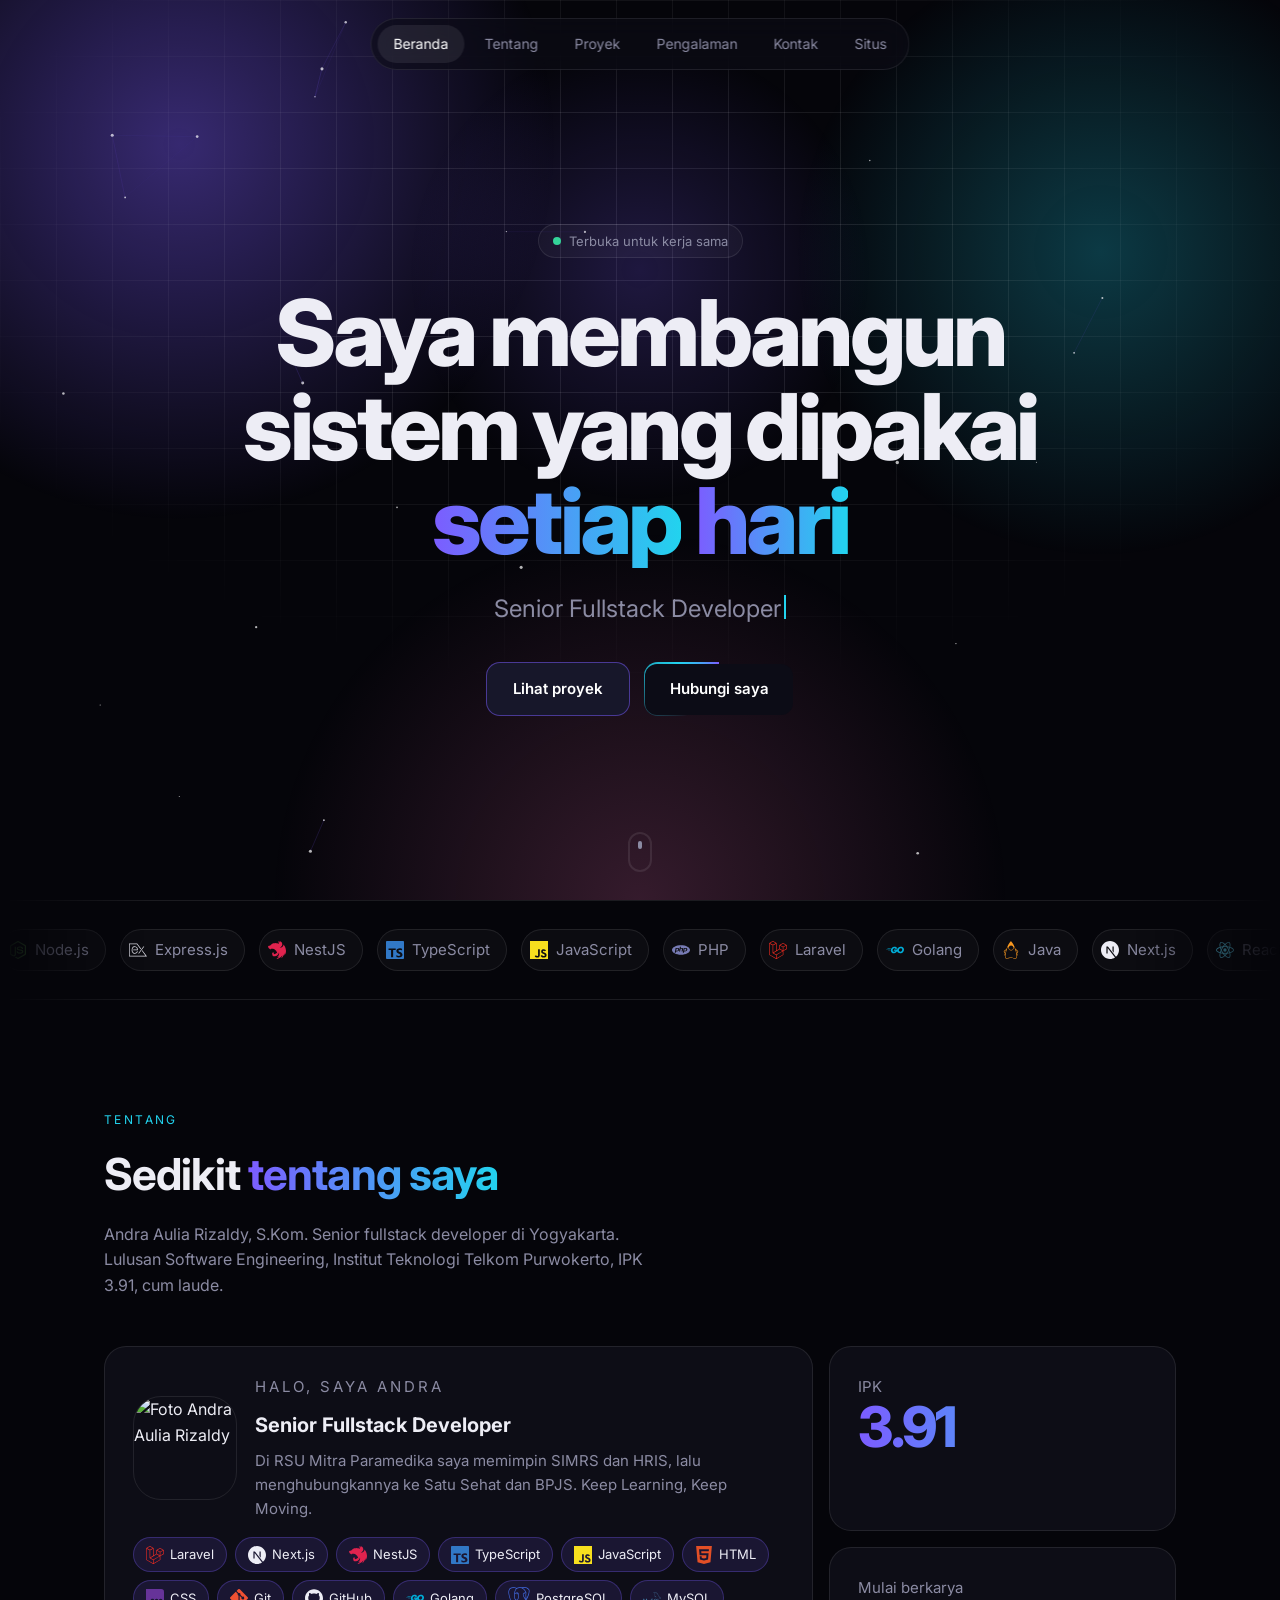
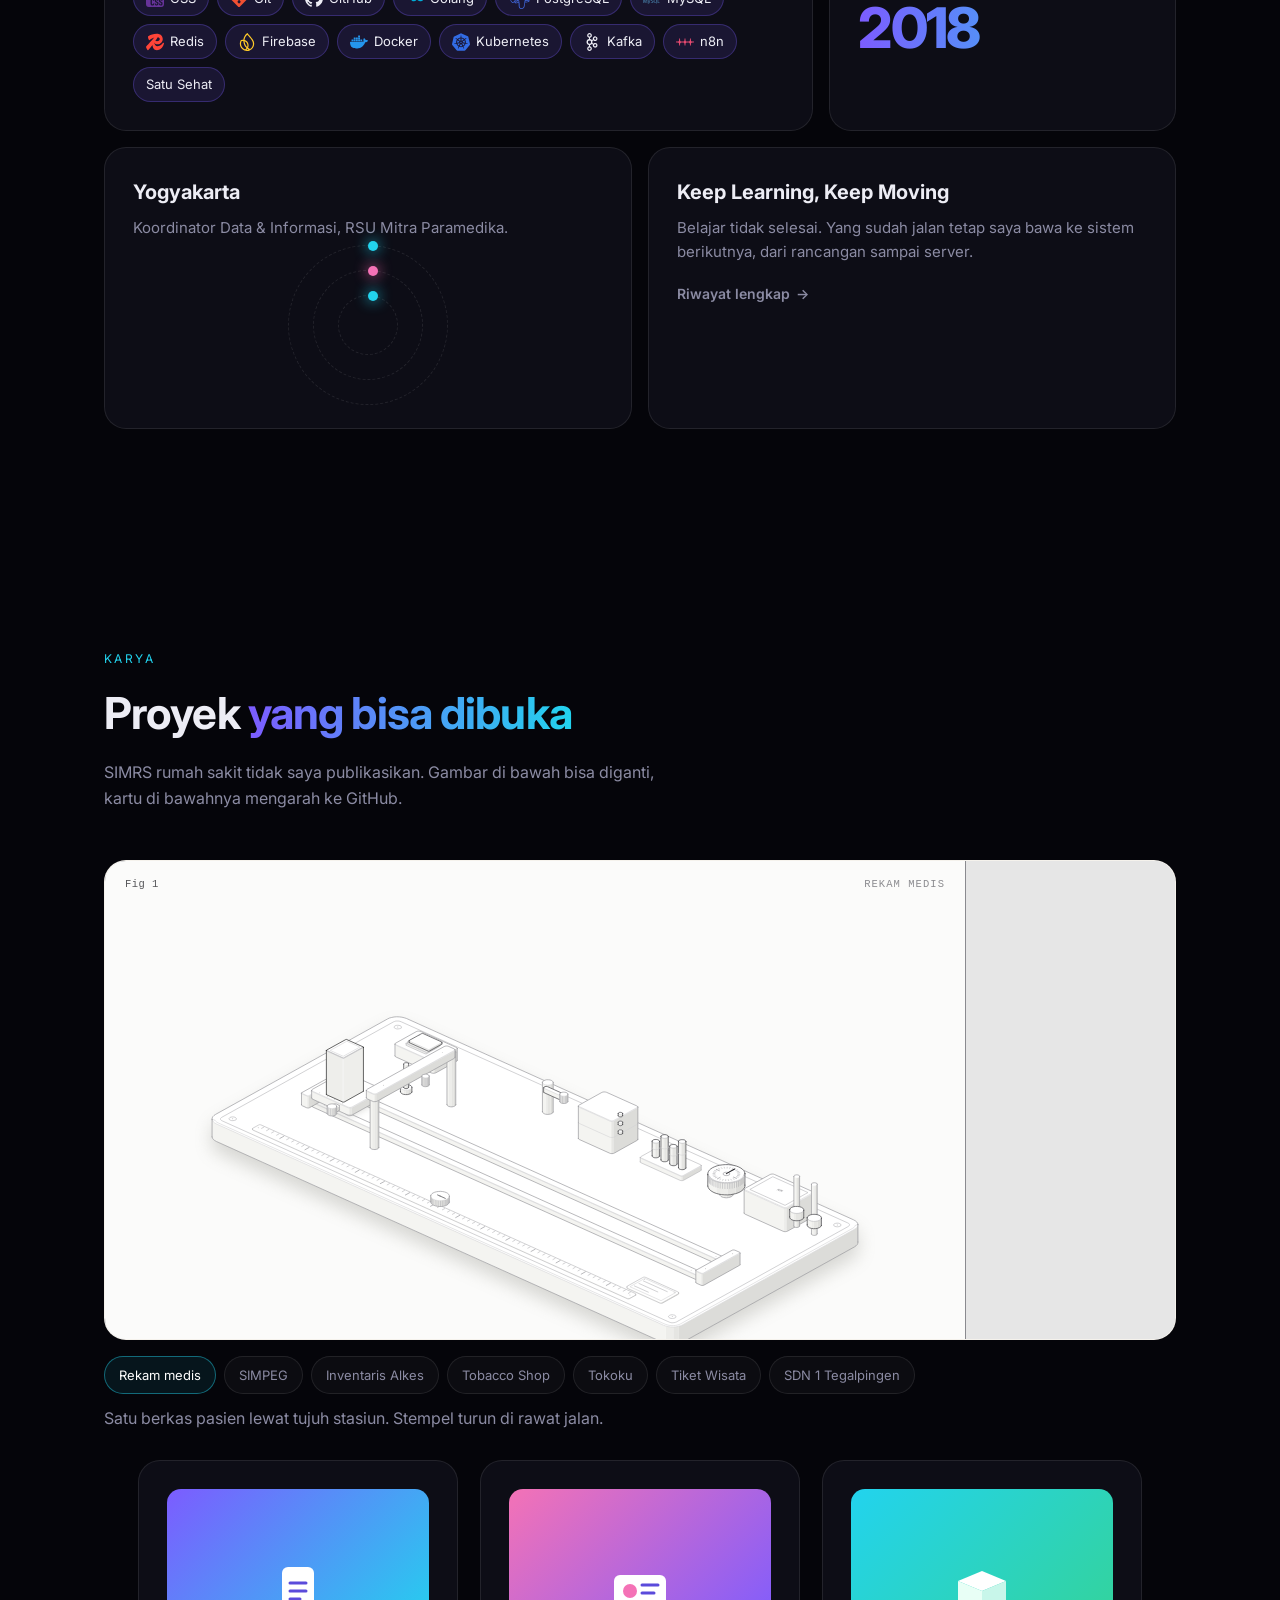
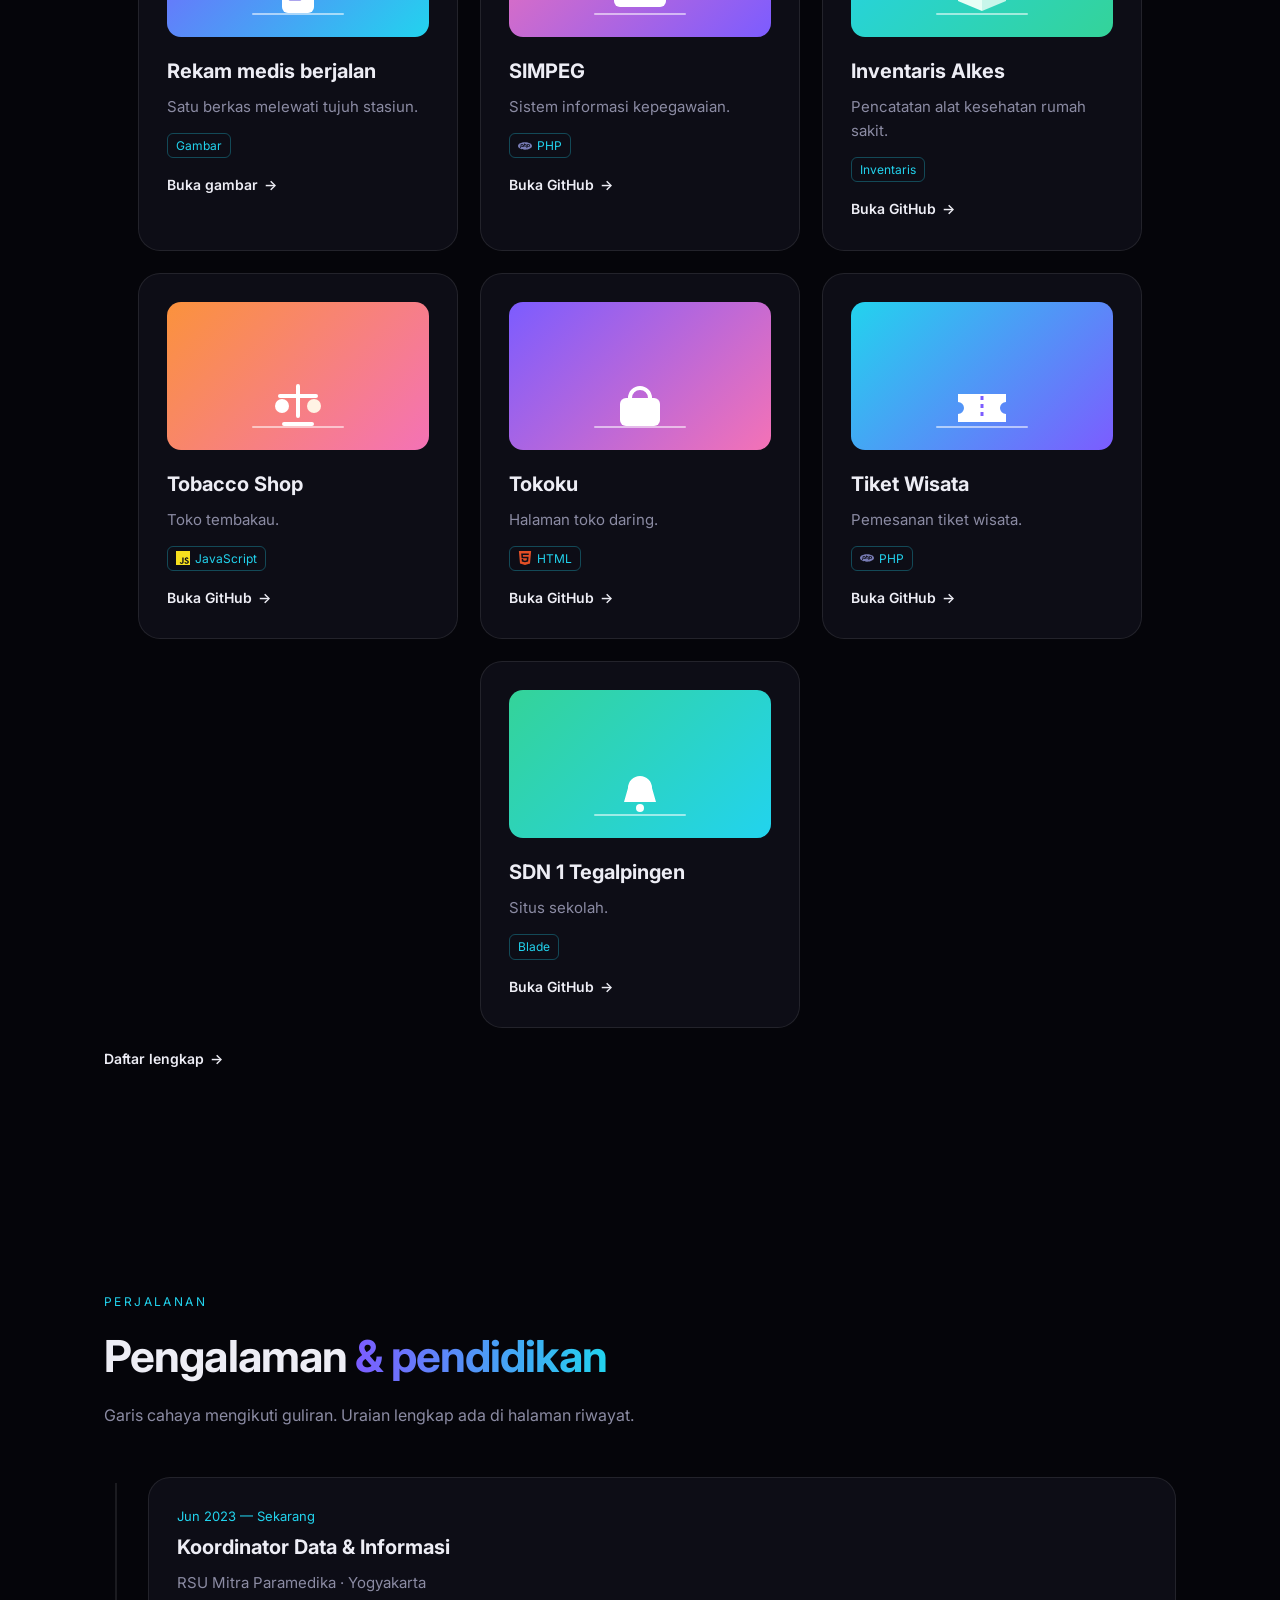
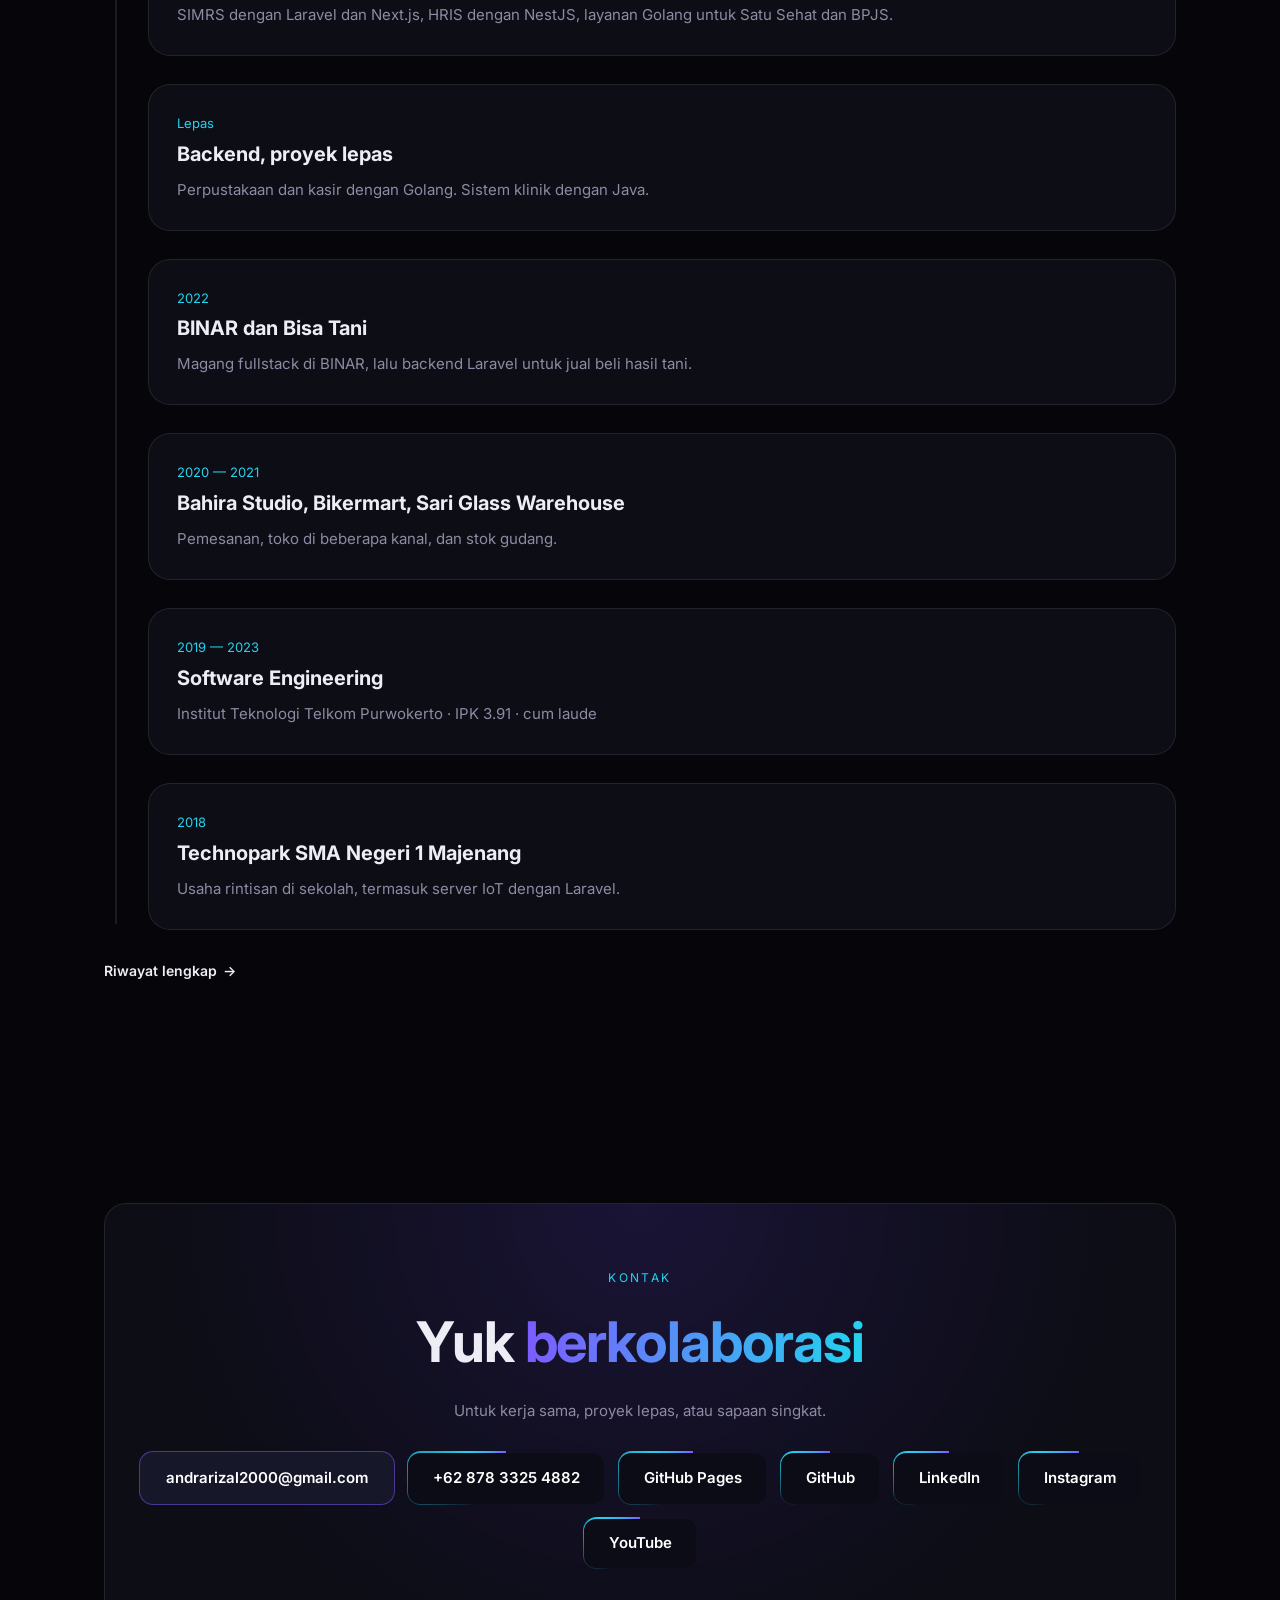
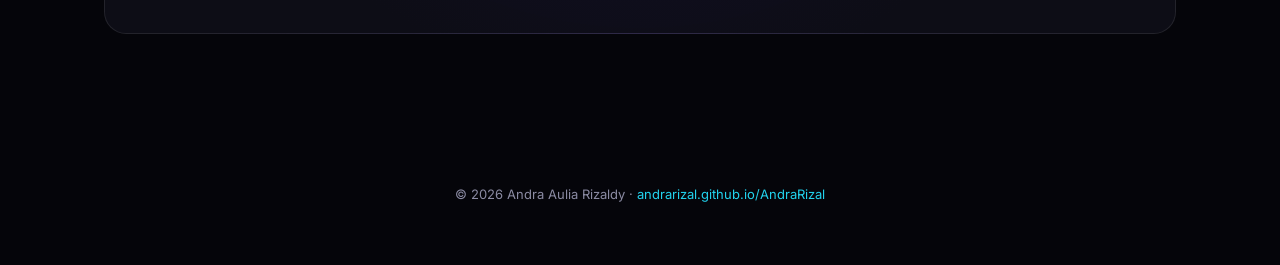
==== commit e081a8db: "Rebuild the portfolio in the dark layout and show the stack with official brand icons." ====
--- a/docs/index.html
+++ b/docs/index.html
@@ -1,11 +1,11 @@
 <!DOCTYPE html>
-<html lang="id" class="home-snap">
+<html lang="id">
 <head>
   <meta charset="utf-8" />
   <meta name="viewport" content="width=device-width, initial-scale=1" />
   <title>Andra Aulia Rizaldy — Senior Fullstack Developer</title>
   <meta name="description" content="Andra Aulia Rizaldy, S.Kom., senior fullstack developer di Yogyakarta. Koordinator Data dan Informasi di RSU Mitra Paramedika." />
-  <meta name="theme-color" content="#e6e6e6" />
+  <meta name="theme-color" content="#05050a" />
   <link rel="canonical" href="https://andrarizal.github.io/AndraRizal/" />
   <link rel="icon" href="favicon.svg" type="image/svg+xml" />
   <meta property="og:title" content="Andra Aulia Rizaldy — Senior Fullstack Developer" />
@@ -16,7 +16,7 @@
   <meta property="og:locale" content="id_ID" />
   <link rel="preconnect" href="https://fonts.googleapis.com" />
   <link rel="preconnect" href="https://fonts.gstatic.com" crossorigin />
-  <link href="https://fonts.googleapis.com/css2?family=Jost:wght@500;600;700&family=Poppins:wght@400;500&display=swap" rel="stylesheet" />
+  <link href="https://fonts.googleapis.com/css2?family=Inter:wght@400;600;800&display=swap" rel="stylesheet" />
   <link rel="stylesheet" href="styles.css" />
   <script type="application/ld+json">
   {
@@ -38,156 +38,217 @@
   }
   </script>
 </head>
-<body class="home">
-  <a class="skip" href="#awal">Langsung ke isi</a>
-  <header class="bar">
-    <a class="brand" href="#awal">Andra</a>
-    <button class="burger" type="button" aria-expanded="false" aria-controls="menu" aria-label="Buka menu">
-      <i></i><i></i>
-    </button>
+<body data-roles="Senior Fullstack Developer|Koordinator Data &amp; Informasi|Laravel, Next.js, Golang">
+  <div id="progress"></div>
+  <div class="cursor" id="cursor"></div>
+  <div class="aurora" aria-hidden="true"><i></i><i></i><i></i></div>
+  <div class="bg-grid" aria-hidden="true"></div>
+  <div class="spot" aria-hidden="true"></div>
+  <a class="skip" href="#home">Langsung ke isi</a>
+
+  <nav class="dock" id="nav" aria-label="Utama">
+    <a href="#home" class="on">Beranda</a>
+    <a href="#about">Tentang</a>
+    <a href="#projects">Proyek</a>
+    <a href="#experience">Pengalaman</a>
+    <a href="#contact">Kontak</a>
+    <a href="https://andrarizal.github.io/AndraRizal/">Situs</a>
+  </nav>
+
+  <header class="hero" id="home">
+    <canvas id="stars"></canvas>
+    <div class="badge rv"><b></b>Terbuka untuk kerja sama</div>
+    <h1 class="display" id="title">
+      <span class="w" style="animation-delay:.15s">Saya</span>
+      <span class="w" style="animation-delay:.24s">membangun</span>
+      <span class="w" style="animation-delay:.33s">sistem</span>
+      <span class="w" style="animation-delay:.42s">yang</span>
+      <span class="w" style="animation-delay:.51s">dipakai</span>
+      <span class="w grad" style="animation-delay:.6s">setiap</span>
+      <span class="w grad" style="animation-delay:.69s">hari</span>
+    </h1>
+    <p class="role"><span id="role">Senior Fullstack Developer</span><span class="caret" aria-hidden="true"></span></p>
+    <div class="cta rv" style="--d:.5s">
+      <a class="btn shimmer" href="#projects">Lihat proyek</a>
+      <a class="btn beam" href="#contact">Hubungi saya</a>
+    </div>
+    <div class="scroll-hint" aria-hidden="true"></div>
   </header>
-  <nav class="menu" id="menu" inert>
-    <p class="menu-title">Menu</p>
-    <a href="#awal">Beranda</a>
-    <a href="tentang.html">Tentang</a>
-    <a href="karya.html">Karya</a>
-    <a href="#gambar">Gambar</a>
-    <a href="#kontak">Kontak</a>
-  </nav>
-
-  <main>
-    <section class="panel" id="awal">
-      <div class="split">
-        <div>
-          <p class="kicker">Andra Aulia</p>
-          <h1 class="display">Senior Fullstack Developer</h1>
-          <p class="lead">
-            Koordinator Data &amp; Informasi di RSU Mitra Paramedika, Yogyakarta.
-            Saya merancang SIMRS, HRIS, dan integrasi Satu Sehat serta BPJS, dari arsitektur sampai server produksi.
-          </p>
-          <div class="actions">
-            <a class="btn" href="tentang.html">Riwayat</a>
-            <a class="btn fill" href="#kontak">Hubungi</a>
+
+  <div class="marquee" aria-hidden="true">
+    <div class="track">
+      <span class="chip" data-i="node" data-m="Nd">Node.js</span><span class="chip" data-i="express" data-m="Ex">Express.js</span><span class="chip" data-i="nest" data-m="Ne">NestJS</span><span class="chip" data-i="ts" data-m="TS">TypeScript</span><span class="chip" data-i="js" data-m="JS">JavaScript</span><span class="chip" data-i="php" data-m="Ph">PHP</span><span class="chip" data-i="laravel" data-m="La">Laravel</span><span class="chip" data-i="go" data-m="Go">Golang</span><span class="chip" data-i="java" data-m="Jv">Java</span><span class="chip" data-i="next" data-m="Nx">Next.js</span><span class="chip" data-i="react" data-m="Re">React.js</span><span class="chip" data-i="vue" data-m="Vu">Vue.js</span><span class="chip" data-i="html" data-m="Ht">HTML</span><span class="chip" data-i="css" data-m="Cs">CSS</span><span class="chip" data-i="pg" data-m="Pg">PostgreSQL</span><span class="chip" data-i="mysql" data-m="My">MySQL</span><span class="chip" data-i="mssql" data-m="Sq">SQL Server</span><span class="chip" data-i="redis" data-m="Rd">Redis</span><span class="chip" data-i="firebase" data-m="Fb">Firebase</span><span class="chip" data-i="mongo" data-m="Mg">MongoDB</span><span class="chip" data-i="docker" data-m="Dk">Docker</span><span class="chip" data-i="k8s" data-m="K8">Kubernetes</span><span class="chip" data-i="gitlab" data-m="Gl">GitLab CI/CD</span><span class="chip" data-i="git" data-m="Gt">Git</span><span class="chip" data-i="github" data-m="Gh">GitHub</span><span class="chip" data-i="aws" data-m="Aw">AWS EC2</span><span class="chip" data-i="kafka" data-m="Kf">Kafka</span><span class="chip" data-i="rabbit" data-m="Rb">RabbitMQ</span><span class="chip" data-i="n8n" data-m="n8">n8n</span><span class="chip" data-i="shopee" data-m="Sh">Shopee</span><span class="chip" data-i="sehat" data-m="SS">Satu Sehat</span><span class="chip" data-i="bpjs" data-m="BP">BPJS</span>
+      <span class="chip" data-i="node" data-m="Nd">Node.js</span><span class="chip" data-i="express" data-m="Ex">Express.js</span><span class="chip" data-i="nest" data-m="Ne">NestJS</span><span class="chip" data-i="ts" data-m="TS">TypeScript</span><span class="chip" data-i="js" data-m="JS">JavaScript</span><span class="chip" data-i="php" data-m="Ph">PHP</span><span class="chip" data-i="laravel" data-m="La">Laravel</span><span class="chip" data-i="go" data-m="Go">Golang</span><span class="chip" data-i="java" data-m="Jv">Java</span><span class="chip" data-i="next" data-m="Nx">Next.js</span><span class="chip" data-i="react" data-m="Re">React.js</span><span class="chip" data-i="vue" data-m="Vu">Vue.js</span><span class="chip" data-i="html" data-m="Ht">HTML</span><span class="chip" data-i="css" data-m="Cs">CSS</span><span class="chip" data-i="pg" data-m="Pg">PostgreSQL</span><span class="chip" data-i="mysql" data-m="My">MySQL</span><span class="chip" data-i="mssql" data-m="Sq">SQL Server</span><span class="chip" data-i="redis" data-m="Rd">Redis</span><span class="chip" data-i="firebase" data-m="Fb">Firebase</span><span class="chip" data-i="mongo" data-m="Mg">MongoDB</span><span class="chip" data-i="docker" data-m="Dk">Docker</span><span class="chip" data-i="k8s" data-m="K8">Kubernetes</span><span class="chip" data-i="gitlab" data-m="Gl">GitLab CI/CD</span><span class="chip" data-i="git" data-m="Gt">Git</span><span class="chip" data-i="github" data-m="Gh">GitHub</span><span class="chip" data-i="aws" data-m="Aw">AWS EC2</span><span class="chip" data-i="kafka" data-m="Kf">Kafka</span><span class="chip" data-i="rabbit" data-m="Rb">RabbitMQ</span><span class="chip" data-i="n8n" data-m="n8">n8n</span><span class="chip" data-i="shopee" data-m="Sh">Shopee</span><span class="chip" data-i="sehat" data-m="SS">Satu Sehat</span><span class="chip" data-i="bpjs" data-m="BP">BPJS</span>
+    </div>
+  </div>
+
+  <section id="about">
+    <div class="eyebrow rv">Tentang</div>
+    <h2 class="rv">Sedikit <span class="grad">tentang saya</span></h2>
+    <p class="sub rv">Andra Aulia Rizaldy, S.Kom. Senior fullstack developer di Yogyakarta. Lulusan Software Engineering, Institut Teknologi Telkom Purwokerto, IPK 3.91, cum laude.</p>
+    <div class="bento">
+      <article class="card b1 rv">
+        <div class="who">
+          <img src="https://avatars.githubusercontent.com/u/72431050?v=4" alt="Foto Andra Aulia Rizaldy" width="104" height="104" decoding="async" />
+          <div>
+            <p class="eyebrow">Halo, saya Andra</p>
+            <h3>Senior Fullstack Developer</h3>
+            <p>Di RSU Mitra Paramedika saya memimpin SIMRS dan HRIS, lalu menghubungkannya ke Satu Sehat dan BPJS. Keep Learning, Keep Moving.</p>
           </div>
         </div>
-        <figure class="shot">
-          <img
-            src="https://avatars.githubusercontent.com/u/72431050?v=4"
-            alt="Foto Andra Aulia Rizaldy"
-            width="640"
-            height="640"
-          />
-        </figure>
+        <div class="skills">
+          <span data-i="laravel">Laravel</span><span data-i="next">Next.js</span><span data-i="nest">NestJS</span><span data-i="ts">TypeScript</span><span data-i="js">JavaScript</span><span data-i="html">HTML</span><span data-i="css">CSS</span><span data-i="git">Git</span><span data-i="github">GitHub</span><span data-i="go">Golang</span><span data-i="pg">PostgreSQL</span><span data-i="mysql">MySQL</span><span data-i="redis">Redis</span><span data-i="firebase">Firebase</span><span data-i="docker">Docker</span><span data-i="k8s">Kubernetes</span><span data-i="kafka">Kafka</span><span data-i="n8n">n8n</span><span>Satu Sehat</span>
+        </div>
+      </article>
+      <article class="card b2 rv" style="--d:.1s">
+        <p>IPK</p>
+        <div class="big grad">3.91</div>
+      </article>
+      <article class="card b3 rv" style="--d:.2s">
+        <p>Mulai berkarya</p>
+        <div class="big grad"><span data-count="2018">2018</span></div>
+      </article>
+      <article class="card b4 rv">
+        <h3>Yogyakarta</h3>
+        <p>Koordinator Data &amp; Informasi, RSU Mitra Paramedika.</p>
+        <div class="orbit" aria-hidden="true"><i></i><i></i><i></i></div>
+      </article>
+      <article class="card b5 rv" style="--d:.1s">
+        <h3>Keep Learning, Keep Moving</h3>
+        <p>Belajar tidak selesai. Yang sudah jalan tetap saya bawa ke sistem berikutnya, dari rancangan sampai server.</p>
+        <p class="more"><a class="go" href="tentang.html">Riwayat lengkap <i>→</i></a></p>
+      </article>
+    </div>
+  </section>
+
+  <section id="projects">
+    <div class="eyebrow rv">Karya</div>
+    <h2 class="rv">Proyek <span class="grad">yang bisa dibuka</span></h2>
+    <p class="sub rv">SIMRS rumah sakit tidak saya publikasikan. Gambar di bawah bisa diganti, kartu di bawahnya mengarah ke GitHub.</p>
+    <div class="stage"><iframe id="figure" title="Rekam medis berjalan" src="rekam-medis-light.html" loading="lazy"></iframe></div>
+    <div class="picks" role="group" aria-label="Pilih gambar">
+      <button type="button" class="is-on" aria-current="true" data-href="rekam-medis-light.html" data-line="Satu berkas pasien lewat tujuh stasiun. Stempel turun di rawat jalan.">Rekam medis</button>
+      <button type="button" data-href="gambar-simpeg.html" data-line="Ada empat laci. Laci yang dipilih maju, kartu pegawai ada di laci identitas.">SIMPEG</button>
+      <button type="button" data-href="gambar-alkes.html" data-line="Kotak alat naik di tiang, dari diterima sampai keluar.">Inventaris Alkes</button>
+      <button type="button" data-href="gambar-tobacco.html" data-line="Sebuah timbangan. Kaleng di sisi kiri, beban di sisi kanan.">Tobacco Shop</button>
+      <button type="button" data-href="gambar-tokoku.html" data-line="Laci kas terbuka, lalu palu bel turun.">Tokoku</button>
+      <button type="button" data-href="gambar-tiket.html" data-line="Pelubang turun ke tiket, lalu palang naik.">Tiket Wisata</button>
+      <button type="button" data-href="gambar-sekolah.html" data-line="Buku terbuka, lalu pemukul mengenai bel.">SDN 1 Tegalpingen</button>
+    </div>
+    <p class="pick-line" id="pick-line">Satu berkas pasien lewat tujuh stasiun. Stempel turun di rawat jalan.</p>
+    <div class="projects">
+      <a class="card tilt rv" style="--c1:#7c5cff;--c2:#22d3ee" href="rekam-medis.html">
+        <div class="thumb"><span class="lane" aria-hidden="true"><i class="ico ico-file"></i></span></div>
+        <h3>Rekam medis berjalan</h3>
+        <p>Satu berkas melewati tujuh stasiun.</p>
+        <div class="tags"><span>Gambar</span></div>
+        <span class="go">Buka gambar <i>→</i></span>
+      </a>
+      <a class="card tilt rv" style="--d:.08s;--c1:#f472b6;--c2:#7c5cff" href="https://github.com/Andrarizal/simpeg" target="_blank" rel="noopener noreferrer">
+        <div class="thumb"><span class="lane" aria-hidden="true"><i class="ico ico-id"></i></span></div>
+        <h3>SIMPEG</h3>
+        <p>Sistem informasi kepegawaian.</p>
+        <div class="tags"><span data-i="php">PHP</span></div>
+        <span class="go">Buka GitHub <i>→</i></span>
+      </a>
+      <a class="card tilt rv" style="--d:.16s;--c1:#22d3ee;--c2:#34d399" href="https://github.com/Andrarizal/inventory-alkes-rs" target="_blank" rel="noopener noreferrer">
+        <div class="thumb"><span class="lane" aria-hidden="true"><i class="ico ico-box"></i></span></div>
+        <h3>Inventaris Alkes</h3>
+        <p>Pencatatan alat kesehatan rumah sakit.</p>
+        <div class="tags"><span>Inventaris</span></div>
+        <span class="go">Buka GitHub <i>→</i></span>
+      </a>
+      <a class="card tilt rv" style="--d:.24s;--c1:#fb923c;--c2:#f472b6" href="https://github.com/Andrarizal/tobacco-shop" target="_blank" rel="noopener noreferrer">
+        <div class="thumb"><span class="lane" aria-hidden="true"><i class="ico ico-scale"></i></span></div>
+        <h3>Tobacco Shop</h3>
+        <p>Toko tembakau.</p>
+        <div class="tags"><span data-i="js">JavaScript</span></div>
+        <span class="go">Buka GitHub <i>→</i></span>
+      </a>
+      <a class="card tilt rv" style="--d:.08s;--c1:#7c5cff;--c2:#f472b6" href="https://github.com/Andrarizal/tokoku" target="_blank" rel="noopener noreferrer">
+        <div class="thumb"><span class="lane" aria-hidden="true"><i class="ico ico-bag"></i></span></div>
+        <h3>Tokoku</h3>
+        <p>Halaman toko daring.</p>
+        <div class="tags"><span data-i="html">HTML</span></div>
+        <span class="go">Buka GitHub <i>→</i></span>
+      </a>
+      <a class="card tilt rv" style="--d:.16s;--c1:#22d3ee;--c2:#7c5cff" href="https://github.com/Andrarizal/Tiket-Wisata" target="_blank" rel="noopener noreferrer">
+        <div class="thumb"><span class="lane" aria-hidden="true"><i class="ico ico-ticket"></i></span></div>
+        <h3>Tiket Wisata</h3>
+        <p>Pemesanan tiket wisata.</p>
+        <div class="tags"><span data-i="php">PHP</span></div>
+        <span class="go">Buka GitHub <i>→</i></span>
+      </a>
+      <a class="card tilt rv" style="--d:.24s;--c1:#34d399;--c2:#22d3ee" href="https://github.com/Andrarizal/Website-SD-N-1-TegalPingen" target="_blank" rel="noopener noreferrer">
+        <div class="thumb"><span class="lane" aria-hidden="true"><i class="ico ico-bell"></i></span></div>
+        <h3>SDN 1 Tegalpingen</h3>
+        <p>Situs sekolah.</p>
+        <div class="tags"><span>Blade</span></div>
+        <span class="go">Buka GitHub <i>→</i></span>
+      </a>
+    </div>
+    <p class="more"><a class="go" href="karya.html">Daftar lengkap <i>→</i></a></p>
+  </section>
+
+  <section id="experience">
+    <div class="eyebrow rv">Perjalanan</div>
+    <h2 class="rv">Pengalaman <span class="grad">&amp; pendidikan</span></h2>
+    <p class="sub rv">Garis cahaya mengikuti guliran. Uraian lengkap ada di halaman riwayat.</p>
+    <div class="timeline" id="timeline">
+      <div class="beam-line" id="beam"></div>
+      <article class="card item rv">
+        <div class="date">Jun 2023 — Sekarang</div>
+        <h3>Koordinator Data &amp; Informasi</h3>
+        <p class="where">RSU Mitra Paramedika · Yogyakarta</p>
+        <p>SIMRS dengan Laravel dan Next.js, HRIS dengan NestJS, layanan Golang untuk Satu Sehat dan BPJS.</p>
+      </article>
+      <article class="card item rv">
+        <div class="date">Lepas</div>
+        <h3>Backend, proyek lepas</h3>
+        <p>Perpustakaan dan kasir dengan Golang. Sistem klinik dengan Java.</p>
+      </article>
+      <article class="card item rv">
+        <div class="date">2022</div>
+        <h3>BINAR dan Bisa Tani</h3>
+        <p>Magang fullstack di BINAR, lalu backend Laravel untuk jual beli hasil tani.</p>
+      </article>
+      <article class="card item rv">
+        <div class="date">2020 — 2021</div>
+        <h3>Bahira Studio, Bikermart, Sari Glass Warehouse</h3>
+        <p>Pemesanan, toko di beberapa kanal, dan stok gudang.</p>
+      </article>
+      <article class="card item rv">
+        <div class="date">2019 — 2023</div>
+        <h3>Software Engineering</h3>
+        <p>Institut Teknologi Telkom Purwokerto · IPK 3.91 · cum laude</p>
+      </article>
+      <article class="card item rv">
+        <div class="date">2018</div>
+        <h3>Technopark SMA Negeri 1 Majenang</h3>
+        <p>Usaha rintisan di sekolah, termasuk server IoT dengan Laravel.</p>
+      </article>
+    </div>
+    <p class="more"><a class="go" href="tentang.html">Riwayat lengkap <i>→</i></a></p>
+  </section>
+
+  <section id="contact" class="contact">
+    <div class="card rv">
+      <div class="eyebrow">Kontak</div>
+      <h2>Yuk <span class="grad">berkolaborasi</span></h2>
+      <p class="sub" style="margin-inline:auto;margin-bottom:0">Untuk kerja sama, proyek lepas, atau sapaan singkat.</p>
+      <div class="links">
+        <a class="btn shimmer" href="mailto:andrarizal2000@gmail.com">andrarizal2000@gmail.com</a>
+        <a class="btn beam" href="tel:+6287833254882">+62 878 3325 4882</a>
+        <a class="btn beam" href="https://andrarizal.github.io/AndraRizal/">GitHub Pages</a>
+        <a class="btn beam" href="https://github.com/Andrarizal" target="_blank" rel="noopener noreferrer">GitHub</a>
+        <a class="btn beam" href="https://www.linkedin.com/in/andra-aulia-rizaldy-939404232/" target="_blank" rel="noopener noreferrer">LinkedIn</a>
+        <a class="btn beam" href="https://instagram.com/andrarizal787" target="_blank" rel="noopener noreferrer">Instagram</a>
+        <a class="btn beam" href="https://www.youtube.com/channel/UCnYAJAK2o31-_l3akpcC6tQ" target="_blank" rel="noopener noreferrer">YouTube</a>
       </div>
-    </section>
-
-    <section class="panel" id="tentang">
-      <div class="split media-first">
-        <div class="slab">
-          <strong>01</strong>
-          <p>Yogyakarta · S.Kom., cum laude</p>
-        </div>
-        <div>
-          <h2 class="display">Tentang saya</h2>
-          <p class="lead">
-            Fullstack developer di Yogyakarta, lulusan Software Engineering
-            Institut Teknologi Telkom Purwokerto. IPK 3.91.
-          </p>
-          <div class="actions">
-            <a class="btn fill" href="tentang.html">Selengkapnya</a>
-          </div>
-        </div>
-      </div>
-    </section>
-
-    <section class="panel" id="karya">
-      <div class="split media-first">
-        <div class="slab">
-          <strong>02</strong>
-          <p>Enam repositori publik, plus gambar rekam medis.</p>
-        </div>
-        <div>
-          <h2 class="display">Karya</h2>
-          <p class="lead">
-            Yang bisa dibuka: SIMPEG, inventaris alkes, dan beberapa situs lama.
-            Pekerjaan SIMRS rumah sakit tidak dipublikasikan.
-          </p>
-          <div class="actions">
-            <a class="btn fill" href="karya.html">Selengkapnya</a>
-          </div>
-        </div>
-      </div>
-    </section>
-
-    <section class="panel" id="gambar">
-      <div class="split figure-split">
-        <div class="stage">
-          <div class="figure-frame">
-            <iframe id="figure" src="rekam-medis-light.html" title="Rekam medis berjalan"></iframe>
-          </div>
-        </div>
-        <div>
-          <p class="kicker">Karya</p>
-          <ul class="pick">
-            <li><button type="button" class="is-on" aria-current="true" data-pick="gambar" data-href="rekam-medis-light.html" data-label="Buka gambar" data-line="Satu berkas berjalan lewat tujuh stasiun. Stempel turun di rawat jalan.">Rekam medis <span>Gambar</span></button></li>
-            <li><button type="button" data-pick="simpeg" data-href="gambar-simpeg.html" data-label="Buka gambar" data-line="Empat laci. Yang dipilih terdorong ke depan, kartu pegawai di laci identitas.">SIMPEG <span>Gambar</span></button></li>
-            <li><button type="button" data-pick="alkes" data-href="gambar-alkes.html" data-label="Buka gambar" data-line="Kotak alat naik di tiang, dari terima sampai keluar.">Inventaris Alkes <span>Gambar</span></button></li>
-            <li><button type="button" data-pick="tobacco" data-href="gambar-tobacco.html" data-label="Buka gambar" data-line="Timbangan. Kaleng di pan kiri, beban di pan kanan.">Tobacco Shop <span>Gambar</span></button></li>
-            <li><button type="button" data-pick="tokoku" data-href="gambar-tokoku.html" data-label="Buka gambar" data-line="Laci kas tertarik, lalu palu bel turun.">Tokoku <span>Gambar</span></button></li>
-            <li><button type="button" data-pick="tiket" data-href="gambar-tiket.html" data-label="Buka gambar" data-line="Pelubang turun ke tiket, lalu palang naik.">Tiket Wisata <span>Gambar</span></button></li>
-            <li><button type="button" data-pick="sd" data-href="gambar-sekolah.html" data-label="Buka gambar" data-line="Buku terbuka, lalu pemukul mengenai bel.">SDN 1 Tegalpingen <span>Gambar</span></button></li>
-          </ul>
-          <p class="lead" id="pick-line">Satu berkas berjalan lewat tujuh stasiun. Stempel turun di rawat jalan. Dua gelang naik di stasiun terakhir.</p>
-          <div class="actions">
-            <a class="btn fill" id="pick-link" href="rekam-medis-light.html">Buka gambar</a>
-          </div>
-          <p class="fine">Kursor mengikuti rel. Panah papan ketik memindahkan benda.</p>
-        </div>
-      </div>
-    </section>
-
-    <section class="panel" id="kontak">
-      <div class="split media-first">
-        <div class="slab">
-          <strong>03</strong>
-          <p>Keep Learning, Keep Moving</p>
-        </div>
-        <div>
-          <h2 class="display">Hubungi saya</h2>
-          <p class="lead">Untuk kolaborasi, pekerjaan lepas, atau sapaan singkat.</p>
-          <a class="mail" href="mailto:andrarizal2000@gmail.com">andrarizal2000@gmail.com</a>
-          <p class="phone"><a href="tel:+6287833254882">+62 878 3325 4882</a></p>
-          <div class="rounds">
-            <a href="mailto:andrarizal2000@gmail.com" aria-label="Kirim email">
-              <svg viewBox="0 0 24 24" width="18" height="18" aria-hidden="true" fill="none" stroke="currentColor" stroke-width="1.8"><rect x="3" y="5" width="18" height="14" rx="1.5"/><path d="M4 7l8 6 8-6"/></svg>
-            </a>
-            <a href="https://github.com/Andrarizal" rel="me noopener noreferrer" aria-label="GitHub">
-              <svg viewBox="0 0 24 24" width="18" height="18" aria-hidden="true" fill="currentColor"><path d="M12 2a10 10 0 0 0-3.16 19.49c.5.09.68-.22.68-.48v-1.7c-2.78.6-3.37-1.34-3.37-1.34-.45-1.16-1.1-1.47-1.1-1.47-.9-.62.07-.6.07-.6 1 .07 1.53 1.03 1.53 1.03.89 1.52 2.34 1.08 2.91.83.09-.65.35-1.08.63-1.33-2.22-.25-4.56-1.11-4.56-4.95 0-1.09.39-1.99 1.03-2.69-.1-.25-.45-1.27.1-2.64 0 0 .84-.27 2.75 1.02A9.56 9.56 0 0 1 12 6.8c.85 0 1.7.11 2.5.34 1.9-1.29 2.74-1.02 2.74-1.02.55 1.37.2 2.39.1 2.64.64.7 1.03 1.6 1.03 2.69 0 3.85-2.34 4.7-4.57 4.95.36.31.68.92.68 1.86v2.76c0 .26.18.58.69.48A10 10 0 0 0 12 2z"/></svg>
-            </a>
-            <a href="https://www.linkedin.com/in/andra-aulia-rizaldy-939404232/" rel="me noopener noreferrer" aria-label="LinkedIn">
-              <svg viewBox="0 0 24 24" width="18" height="18" aria-hidden="true" fill="currentColor"><path d="M4.98 3.5A2.5 2.5 0 1 1 5 8.5a2.5 2.5 0 0 1-.02-5zM3.5 9h3v12h-3zM9.5 9h2.9v1.64h.04c.4-.76 1.4-1.56 2.88-1.56 3.08 0 3.65 2.03 3.65 4.66V21h-3v-5.6c0-1.34-.02-3.06-1.86-3.06-1.87 0-2.16 1.46-2.16 2.96V21h-3z"/></svg>
-            </a>
-            <a href="https://instagram.com/andrarizal787" rel="me noopener noreferrer" aria-label="Instagram">
-              <svg viewBox="0 0 24 24" width="18" height="18" aria-hidden="true" fill="none" stroke="currentColor" stroke-width="1.8"><rect x="4" y="4" width="16" height="16" rx="4"/><circle cx="12" cy="12" r="3.5"/><circle cx="17.2" cy="6.8" r="0.8" fill="currentColor" stroke="none"/></svg>
-            </a>
-            <a href="https://www.youtube.com/channel/UCnYAJAK2o31-_l3akpcC6tQ" rel="me noopener noreferrer" aria-label="YouTube">
-              <svg viewBox="0 0 24 24" width="18" height="18" aria-hidden="true" fill="currentColor"><path d="M23 12.2s0-3.2-.4-4.6c-.2-.9-.9-1.6-1.8-1.8C19.2 5.4 12 5.4 12 5.4s-7.2 0-8.8.4c-.9.2-1.6.9-1.8 1.8C1 9 1 12.2 1 12.2s0 3.2.4 4.6c.2.9.9 1.6 1.8 1.8 1.6.4 8.8.4 8.8.4s7.2 0 8.8-.4c.9-.2 1.6-.9 1.8-1.8.4-1.4.4-4.6.4-4.6zM9.8 15.5v-6.6l6.2 3.3-6.2 3.3z"/></svg>
-            </a>
-          </div>
-          <p class="fine">© <span id="year">2026</span> Andra Aulia Rizaldy</p>
-        </div>
-      </div>
-    </section>
-  </main>
-
-  <nav class="dots" aria-label="Bagian halaman">
-    <a href="#awal" class="is-on" aria-label="Awal" aria-current="true"></a>
-    <a href="#tentang" aria-label="Tentang"></a>
-    <a href="#karya" aria-label="Karya"></a>
-    <a href="#gambar" aria-label="Gambar"></a>
-    <a href="#kontak" aria-label="Kontak"></a>
-  </nav>
-  <div class="hint" id="hint"><span>Gulir</span><i></i></div>
+    </div>
+  </section>
+
+  <footer class="site-foot">© <span id="year">2026</span> Andra Aulia Rizaldy · <a href="https://andrarizal.github.io/AndraRizal/">andrarizal.github.io/AndraRizal</a></footer>
   <script src="script.js"></script>
 </body>
 </html>
--- a/docs/styles.css
+++ b/docs/styles.css
@@ -1,722 +1,547 @@
 :root {
-  --bg: #e6e6e6;
-  --ink: #111111;
-  --muted: #6b7280;
-  --line: #c8c8c8;
-  --slate: #cbd5e1;
-  --dark: #374151;
-  --paper: #f7f7f7;
-  color-scheme: light;
-}
-
-* { box-sizing: border-box; }
-
-html { font-size: clamp(15px, 0.92vw, 17px); }
-
+  --bg: #05050a;
+  --fg: #ededf5;
+  --muted: #8b8ba3;
+  --card: #0d0d16;
+  --line: rgba(255, 255, 255, 0.09);
+  --a1: #7c5cff;
+  --a2: #22d3ee;
+  --a3: #f472b6;
+  --mx: 50vw;
+  --my: 30vh;
+  color-scheme: dark;
+}
+
+* { box-sizing: border-box; margin: 0; padding: 0; }
+html { scroll-behavior: smooth; }
 body {
-  margin: 0;
   background: var(--bg);
-  color: var(--ink);
-  font-family: Poppins, "Segoe UI", sans-serif;
-  font-weight: 400;
-  line-height: 1.7;
-  -webkit-font-smoothing: antialiased;
-}
-
-.home-snap {
-  scroll-snap-type: y mandatory;
-  scroll-behavior: smooth;
-  scrollbar-width: none;
-}
-
-.home-snap::-webkit-scrollbar { display: none; }
-
-h1, h2, h3, .brand, .display, .menu a, .menu-title, .slab strong, .shot-label {
-  font-family: Jost, Poppins, "Segoe UI", sans-serif;
-}
-
-a { color: inherit; }
-
+  color: var(--fg);
+  font-family: Inter, system-ui, "Segoe UI", Roboto, sans-serif;
+  line-height: 1.6;
+  overflow-x: hidden;
+}
+a { color: inherit; text-decoration: none; }
 img { max-width: 100%; display: block; }
+section { position: relative; padding: 110px 24px; max-width: 1120px; margin: 0 auto; }
+h2 { font-size: clamp(28px, 4vw, 44px); letter-spacing: -0.02em; margin-bottom: 12px; }
+.eyebrow { font-size: 12px; letter-spacing: 0.2em; text-transform: uppercase; color: var(--a2); margin-bottom: 10px; }
+.sub { color: var(--muted); max-width: 560px; margin-bottom: 48px; }
+.grad {
+  background: linear-gradient(90deg, var(--a1), var(--a2), var(--a3), var(--a1));
+  background-size: 300% 100%;
+  -webkit-background-clip: text;
+  background-clip: text;
+  color: transparent;
+  animation: flow 8s linear infinite;
+}
+@keyframes flow { to { background-position: 300% 0; } }
 
 .skip {
   position: absolute;
   left: 1rem;
   top: -4rem;
-  background: var(--ink);
-  color: #fff;
+  z-index: 80;
+  background: #fff;
+  color: #05050a;
   padding: 0.5rem 0.8rem;
-  z-index: 80;
-}
-
+  border-radius: 8px;
+}
 .skip:focus { top: 1rem; }
 
-.bar {
-  position: fixed;
-  inset: 0 0 auto 0;
-  z-index: 60;
-  display: flex;
-  align-items: center;
-  justify-content: space-between;
-  padding: 1.15rem 1.45rem;
-  pointer-events: none;
-}
-
-.brand,
-.burger { pointer-events: auto; }
-
-.brand {
-  position: relative;
-  z-index: 70;
-  font-size: 1.7rem;
-  font-weight: 600;
-  letter-spacing: -0.03em;
-  text-decoration: none;
-}
-
-.burger {
-  position: relative;
-  z-index: 70;
-  width: 46px;
-  height: 46px;
-  border: 0;
-  padding: 0;
-  background: transparent;
-  display: grid;
-  align-content: center;
-  justify-items: end;
-  gap: 7px;
-  cursor: pointer;
-}
-
-.burger i {
-  display: block;
-  width: 28px;
-  height: 2px;
-  background: var(--ink);
-  transition: transform 0.3s ease, background 0.3s ease;
-}
-
-body.menu-open .brand { color: #fff; }
-
-body.menu-open .burger i { background: #fff; }
-
-body.menu-open .burger i:first-child { transform: translateY(4.5px) rotate(45deg); }
-
-body.menu-open .burger i:last-child { transform: translateY(-4.5px) rotate(-45deg); }
-
-.menu {
+.bg-grid {
   position: fixed;
   inset: 0;
-  z-index: 55;
-  background: #111;
-  color: #fff;
+  z-index: -3;
+  background-image: linear-gradient(var(--line) 1px, transparent 1px), linear-gradient(90deg, var(--line) 1px, transparent 1px);
+  background-size: 56px 56px;
+  -webkit-mask-image: radial-gradient(ellipse 70% 60% at 50% 30%, #000 30%, transparent 80%);
+  mask-image: radial-gradient(ellipse 70% 60% at 50% 30%, #000 30%, transparent 80%);
+}
+.aurora {
+  position: fixed;
+  inset: 0;
+  z-index: -4;
+  pointer-events: none;
+  background:
+    radial-gradient(42vw 42vw at 14% 16%, rgba(124, 92, 255, 0.42), transparent 70%),
+    radial-gradient(34vw 34vw at 86% 28%, rgba(34, 211, 238, 0.26), transparent 70%),
+    radial-gradient(40vw 40vw at 50% 100%, rgba(244, 114, 182, 0.2), transparent 72%);
+}
+.aurora i { display: none; }
+.spot {
+  position: fixed;
+  z-index: -2;
+  top: 0;
+  left: 0;
+  width: 480px;
+  height: 480px;
+  margin: -240px 0 0 -240px;
+  border-radius: 50%;
+  pointer-events: none;
+  background: radial-gradient(circle, rgba(124, 92, 255, 0.22), transparent 68%);
+  transform: translate3d(var(--mx), var(--my), 0);
+}
+.cursor {
+  position: fixed;
+  left: 0;
+  top: 0;
+  width: 12px;
+  height: 12px;
+  margin: -6px 0 0 -6px;
+  border-radius: 50%;
+  background: #fff;
+  mix-blend-mode: difference;
+  pointer-events: none;
+  z-index: 99;
+  opacity: 0;
+  transform: translate3d(var(--cx, -40px), var(--cy, -40px), 0);
+  transition: width 0.2s, height 0.2s, margin 0.2s, opacity 0.2s;
+}
+.cursor.on { opacity: 1; }
+.cursor.big { width: 44px; height: 44px; margin: -22px 0 0 -22px; }
+#progress {
+  position: fixed;
+  top: 0;
+  left: 0;
+  height: 3px;
+  width: 0;
+  background: linear-gradient(90deg, var(--a1), var(--a2), var(--a3));
+  z-index: 100;
+}
+#stars { position: absolute; inset: 0; width: 100%; height: 100%; z-index: -1; }
+
+nav.dock {
+  position: fixed;
+  top: 18px;
+  left: 50%;
+  transform: translateX(-50%);
+  z-index: 50;
+  display: flex;
+  gap: 4px;
+  max-width: calc(100vw - 20px);
+  overflow-x: auto;
+  scrollbar-width: none;
+  padding: 6px;
+  border: 1px solid var(--line);
+  border-radius: 999px;
+  background: rgba(13, 13, 22, 0.6);
+  backdrop-filter: blur(14px);
+  transition: transform 0.4s, opacity 0.4s;
+}
+nav.dock::-webkit-scrollbar { display: none; }
+nav.dock.hide { transform: translate(-50%, -90px); opacity: 0; }
+nav.dock a { padding: 8px 16px; border-radius: 999px; font-size: 14px; color: var(--muted); white-space: nowrap; transition: 0.25s; }
+nav.dock a:hover,
+nav.dock a.on,
+nav.dock a[aria-current="page"] { color: #fff; background: rgba(255, 255, 255, 0.08); }
+
+.hero {
+  position: relative;
+  min-height: 100vh;
+  min-height: 100dvh;
   display: flex;
   flex-direction: column;
   justify-content: center;
-  gap: 0.35rem;
-  padding: 0 12vw;
-  clip-path: circle(0 at calc(100% - 42px) 42px);
-  transition: clip-path 0.55s cubic-bezier(0.22, 1, 0.36, 1);
+  align-items: center;
+  text-align: center;
+  max-width: none;
+  overflow: hidden;
+  padding: 120px 24px 80px;
+}
+.badge {
+  display: inline-flex;
+  gap: 8px;
+  align-items: center;
+  padding: 6px 14px;
+  border: 1px solid var(--line);
+  border-radius: 999px;
+  font-size: 13px;
+  color: var(--muted);
+  background: rgba(255, 255, 255, 0.03);
+  margin-bottom: 28px;
+}
+.badge b { width: 8px; height: 8px; border-radius: 50%; background: #34d399; box-shadow: 0 0 0 0 #34d399; animation: ping 2s infinite; }
+@keyframes ping { 70% { box-shadow: 0 0 0 10px transparent; } }
+h1.display { font-size: clamp(40px, 8vw, 92px); line-height: 1.02; letter-spacing: -0.04em; font-weight: 800; max-width: 960px; }
+h1.display .w { display: inline-block; opacity: 0; transform: translateY(14px); animation: wordin 0.8s forwards; }
+@keyframes wordin { to { opacity: 1; transform: none; } }
+.role { margin: 22px 0 34px; font-size: clamp(16px, 2.4vw, 24px); color: var(--muted); min-height: 1.6em; }
+.role .caret { display: inline-block; width: 2px; height: 1em; background: var(--a2); margin-left: 3px; vertical-align: -2px; animation: blink 1s steps(2) infinite; }
+@keyframes blink { 50% { opacity: 0; } }
+.cta { display: flex; gap: 14px; flex-wrap: wrap; justify-content: center; }
+.btn {
+  position: relative;
+  display: inline-flex;
+  align-items: center;
+  gap: 8px;
+  padding: 14px 26px;
+  border-radius: 14px;
+  font-weight: 600;
+  font-size: 15px;
+  overflow: hidden;
+  border: 0;
+  color: inherit;
+  cursor: pointer;
+  font-family: inherit;
+  transition: transform 0.2s;
+}
+.btn:hover { transform: translateY(-3px); }
+.btn:active { transform: translateY(1px); }
+.btn.shimmer {
+  color: #fff;
+  background: linear-gradient(110deg, #17172a 45%, #2c2c52 50%, #17172a 55%);
+  background-size: 250% 100%;
+  border: 1px solid rgba(124, 92, 255, 0.5);
+  animation: shim 2.4s linear infinite;
+}
+@keyframes shim { to { background-position: -250% 0; } }
+.btn.beam {
+  isolation: isolate;
+  border: 0;
+  background: transparent;
+  color: #fff;
+}
+.btn.beam::before {
+  content: "";
+  position: absolute;
+  inset: -120%;
+  z-index: -2;
+  background: conic-gradient(from 0deg, transparent 0 64%, #22d3ee 84%, #7c5cff 100%);
+  animation: spin 2.6s linear infinite;
+}
+.btn.beam::after {
+  content: "";
+  position: absolute;
+  inset: 1.5px;
+  z-index: -1;
+  border-radius: 12px;
+  background: #0c0c16;
   pointer-events: none;
 }
-
-.menu.is-open {
-  clip-path: circle(160vmax at calc(100% - 42px) 42px);
-  pointer-events: auto;
-}
-
-.menu-title {
-  margin: 0 0 1.2rem;
-  font-size: clamp(3rem, 8vw, 5.5rem);
-  font-weight: 700;
-  letter-spacing: -0.04em;
-  line-height: 0.95;
-}
-
-.menu a {
-  width: fit-content;
-  color: #fff;
-  text-decoration: none;
-  font-size: clamp(2rem, 5vw, 3.4rem);
-  font-weight: 600;
-  letter-spacing: -0.03em;
-  line-height: 1.15;
+.btn.beam:hover { box-shadow: 0 12px 24px rgba(34, 211, 238, 0.16); }
+@keyframes spin { to { transform: rotate(360deg); } }
+.scroll-hint { position: absolute; bottom: 28px; width: 24px; height: 40px; border: 2px solid var(--line); border-radius: 14px; }
+.scroll-hint::after {
+  content: "";
+  position: absolute;
+  top: 7px;
+  left: 50%;
+  width: 4px;
+  height: 8px;
+  margin-left: -2px;
+  border-radius: 2px;
+  background: var(--muted);
+  animation: wheel 1.6s infinite;
+}
+@keyframes wheel { to { transform: translateY(12px); opacity: 0; } }
+
+.marquee {
+  overflow: hidden;
+  padding: 28px 0;
+  border-block: 1px solid var(--line);
+  -webkit-mask-image: linear-gradient(90deg, transparent, #000 12%, #000 88%, transparent);
+  mask-image: linear-gradient(90deg, transparent, #000 12%, #000 88%, transparent);
+}
+.track { display: flex; gap: 14px; width: max-content; animation: ticker 32s linear infinite; }
+.marquee:hover .track,
+.marquee.is-off .track { animation-play-state: paused; }
+.chip {
+  display: inline-flex;
+  align-items: center;
+  gap: 8px;
+  padding: 8px 16px 8px 8px;
+  border: 1px solid var(--line);
+  border-radius: 999px;
+  background: rgba(255, 255, 255, 0.03);
+  color: var(--muted);
+  white-space: nowrap;
+  font-size: 15px;
+}
+.chip::before,
+.skills span[data-i]::before {
+  content: "";
+  width: 18px;
+  height: 18px;
+  flex: none;
+  background-color: var(--mark, transparent);
+  -webkit-mask: var(--mark-icon) center / contain no-repeat;
+  mask: var(--mark-icon) center / contain no-repeat;
+}
+.skills span[data-i] { display: inline-flex; align-items: center; gap: 6px; }
+[data-i="node"] { --mark: #539e43; --mark-icon: url("icons/node.svg"); }
+[data-i="express"] { --mark: #ededf5; --mark-icon: url("icons/express.svg"); }
+[data-i="nest"] { --mark: #e0234e; --mark-icon: url("icons/nest.svg"); }
+[data-i="ts"] { --mark: #3178c6; --mark-icon: url("icons/ts.svg"); }
+[data-i="js"] { --mark: #f7df1e; --mark-icon: url("icons/js.svg"); }
+[data-i="html"] { --mark: #e34f26; --mark-icon: url("icons/html.svg"); }
+[data-i="css"] { --mark: #663399; --mark-icon: url("icons/css.svg"); }
+[data-i="php"] { --mark: #777bb4; --mark-icon: url("icons/php.svg"); }
+[data-i="laravel"] { --mark: #ff2d20; --mark-icon: url("icons/laravel.svg"); }
+[data-i="go"] { --mark: #00add8; --mark-icon: url("icons/go.svg"); }
+[data-i="java"] { --mark: #f89820; --mark-icon: url("icons/java.svg"); }
+[data-i="next"] { --mark: #ededf5; --mark-icon: url("icons/next.svg"); }
+[data-i="react"] { --mark: #61dafb; --mark-icon: url("icons/react.svg"); }
+[data-i="vue"] { --mark: #42b883; --mark-icon: url("icons/vue.svg"); }
+[data-i="pg"] { --mark: #4169e1; --mark-icon: url("icons/pg.svg"); }
+.chip[data-i="pg"]::before,
+.skills span[data-i="pg"]::before { width: 22px; height: 22px; }
+[data-i="mysql"] { --mark: #4479a1; --mark-icon: url("icons/mysql.svg"); }
+[data-i="mssql"] { --mark: #cc2927; --mark-icon: url("icons/mssql.svg"); }
+[data-i="redis"] { --mark: #ff4438; --mark-icon: url("icons/redis.svg"); }
+[data-i="firebase"] { --mark: #ffca28; --mark-icon: url("icons/firebase.svg"); }
+[data-i="mongo"] { --mark: #47a248; --mark-icon: url("icons/mongo.svg"); }
+[data-i="docker"] { --mark: #2496ed; --mark-icon: url("icons/docker.svg"); }
+[data-i="k8s"] { --mark: #326ce5; --mark-icon: url("icons/k8s.svg"); }
+[data-i="gitlab"] { --mark: #fc6d26; --mark-icon: url("icons/gitlab.svg"); }
+[data-i="git"] { --mark: #f05032; --mark-icon: url("icons/git.svg"); }
+[data-i="github"] { --mark: #ededf5; --mark-icon: url("icons/github.svg"); }
+[data-i="aws"] { --mark: #ff9900; --mark-icon: url("icons/aws.svg"); }
+[data-i="kafka"] { --mark: #ededf5; --mark-icon: url("icons/kafka.svg"); }
+[data-i="rabbit"] { --mark: #ff6600; --mark-icon: url("icons/rabbit.svg"); }
+[data-i="n8n"] { --mark: #ea4b71; --mark-icon: url("icons/n8n.svg"); }
+[data-i="shopee"] { --mark: #ee4d2d; --mark-icon: url("icons/shopee.svg"); }
+[data-i="sehat"]::before,
+[data-i="bpjs"]::before { display: none; }
+@keyframes ticker { to { transform: translateX(calc(-50% - 7px)); } }
+
+.card {
+  position: relative;
+  border-radius: 22px;
+  background: var(--card);
+  border: 1px solid var(--line);
+  padding: 28px;
+  overflow: hidden;
+  isolation: isolate;
+}
+.card::before {
+  content: "";
+  position: absolute;
+  inset: 0;
+  z-index: -1;
   opacity: 0;
-  transform: translateX(-36px);
-  transition: opacity 0.3s ease, transform 0.3s ease, color 0.2s ease;
-}
-
-.menu.is-open a { opacity: 1; transform: none; }
-
-.menu.is-open a:nth-child(2) { transition-delay: 0.08s; }
-.menu.is-open a:nth-child(3) { transition-delay: 0.14s; }
-.menu.is-open a:nth-child(4) { transition-delay: 0.2s; }
-.menu.is-open a:nth-child(5) { transition-delay: 0.26s; }
-.menu.is-open a:nth-child(6) { transition-delay: 0.32s; }
-
-.menu a:hover { color: #9ca3af; }
-
-.panel {
-  min-height: 100vh;
-  min-height: 100dvh;
-  scroll-snap-align: start;
-  scroll-snap-stop: always;
-  display: flex;
-  align-items: center;
-  justify-content: center;
-  padding: 6.2rem 7vw 3.5rem;
-}
-
-.split {
-  width: min(1080px, 100%);
-  display: grid;
-  grid-template-columns: minmax(0, 1.2fr) minmax(220px, 0.8fr);
-  gap: clamp(1.5rem, 4vw, 4.5rem);
-  align-items: center;
-}
-
-.split.media-first { grid-template-columns: minmax(220px, 0.75fr) minmax(0, 1.25fr); }
-
-.kicker {
-  margin: 0 0 0.8rem;
+  transition: opacity 0.3s;
+  background: radial-gradient(320px circle at var(--x, 50%) var(--y, 50%), rgba(124, 92, 255, 0.22), transparent 60%);
+}
+.card:hover { border-color: rgba(34, 211, 238, 0.35); }
+.card:hover::before { opacity: 1; }
+.card h3 { font-size: 20px; margin-bottom: 8px; }
+.card p { color: var(--muted); font-size: 15px; }
+
+.bento { display: grid; grid-template-columns: repeat(6, 1fr); gap: 16px; }
+.b1 { grid-column: span 4; grid-row: span 2; }
+.b2, .b3 { grid-column: span 2; }
+.b4, .b5 { grid-column: span 3; }
+.bento .big { font-size: 56px; font-weight: 800; letter-spacing: -0.03em; line-height: 1; }
+.who { display: grid; grid-template-columns: 104px 1fr; gap: 18px; align-items: center; margin-bottom: 8px; }
+.who img { width: 104px; height: 104px; object-fit: cover; border-radius: 28px; border: 1px solid var(--line); }
+.skills { display: flex; flex-wrap: wrap; gap: 8px; margin-top: 16px; }
+.skills span { font-size: 13px; padding: 6px 12px; border-radius: 999px; background: rgba(124, 92, 255, 0.12); border: 1px solid rgba(124, 92, 255, 0.3); color: var(--fg); }
+.orbit { position: relative; height: 150px; margin-top: 10px; }
+.orbit i { position: absolute; left: 50%; top: 50%; border: 1px dashed var(--line); border-radius: 50%; transform: translate(-50%, -50%); }
+.orbit i::after { content: ""; position: absolute; top: -5px; left: 50%; width: 10px; height: 10px; border-radius: 50%; background: var(--a2); box-shadow: 0 0 14px var(--a2); }
+.orbit i:nth-child(1) { width: 60px; height: 60px; animation: spin 4s linear infinite; }
+.orbit i:nth-child(2) { width: 110px; height: 110px; animation: spin 7s linear infinite reverse; }
+.orbit i:nth-child(3) { width: 160px; height: 160px; animation: spin 11s linear infinite; }
+.orbit i:nth-child(2)::after { background: var(--a3); box-shadow: 0 0 14px var(--a3); }
+
+.stage {
+  height: min(62vh, 480px);
+  border-radius: 22px;
+  overflow: hidden;
+  border: 1px solid var(--line);
+  background: #f4f1ea;
+  margin-bottom: 16px;
+}
+.stage.is-swap { animation: lift-in 0.45s ease; }
+.stage iframe { width: 100%; height: 100%; border: 0; background: transparent; }
+@keyframes lift-in { from { opacity: 0.4; transform: translateY(10px); } to { opacity: 1; transform: none; } }
+.picks { display: flex; flex-wrap: wrap; gap: 8px; margin-bottom: 12px; }
+.picks button {
+  border: 1px solid var(--line);
+  background: rgba(255, 255, 255, 0.03);
   color: var(--muted);
-  font-size: 1.05rem;
-  font-weight: 400;
-  letter-spacing: 0.42em;
-  text-transform: uppercase;
-}
-
-.display {
-  margin: 0;
-  font-size: clamp(2.7rem, 5.6vw, 5.4rem);
-  font-weight: 700;
-  letter-spacing: -0.035em;
-  line-height: 0.98;
-}
-
-.lead {
-  max-width: 38rem;
-  margin: 1.15rem 0 0;
-  color: var(--muted);
-  font-size: 1.02rem;
-  letter-spacing: 0.01em;
-}
-
-.actions {
+  border-radius: 999px;
+  padding: 8px 14px;
+  font: inherit;
+  font-size: 13px;
+  cursor: pointer;
+}
+.picks button.is-on,
+.picks button:hover { color: #fff; border-color: rgba(34, 211, 238, 0.45); background: rgba(34, 211, 238, 0.08); }
+.pick-line { color: var(--muted); margin-bottom: 28px; }
+
+.projects {
   display: flex;
   flex-wrap: wrap;
-  gap: 0.8rem;
-  margin-top: 2rem;
-}
-
-.btn {
-  display: inline-flex;
-  align-items: center;
   justify-content: center;
-  min-height: 3rem;
-  padding: 0.7rem 1.45rem;
-  border: 1px solid var(--ink);
+  gap: 22px;
+}
+.projects > .tilt { flex: 0 1 320px; width: 320px; max-width: 100%; }
+.tilt { transition: transform 0.25s ease-out; color: inherit; display: block; }
+.tilt:hover { box-shadow: 0 18px 36px -24px rgba(124, 92, 255, 0.55); }
+.tilt .thumb {
+  height: 148px;
+  border-radius: 14px;
+  margin-bottom: 18px;
+  background: linear-gradient(135deg, var(--c1), var(--c2));
+  position: relative;
+  overflow: hidden;
+  display: flex;
+  align-items: flex-end;
+  justify-content: center;
+}
+.lane {
+  position: relative;
+  z-index: 1;
+  width: 72px;
+  height: 72px;
+  margin-bottom: 14px;
+}
+.tilt .thumb::before {
+  content: "";
+  position: absolute;
+  left: 50%;
+  bottom: 22px;
+  width: 92px;
+  height: 2px;
+  margin-left: -46px;
+  border-radius: 2px;
+  background: rgba(255, 255, 255, 0.55);
+  z-index: 1;
+}
+.tilt .thumb::after {
+  content: "";
+  position: absolute;
+  inset: 0;
+  z-index: 2;
+  pointer-events: none;
+  background: linear-gradient(115deg, transparent 40%, rgba(255, 255, 255, 0.35) 50%, transparent 60%);
+  transform: translateX(-120%);
+  transition: transform 0.8s;
+}
+.lane .ico {
+  display: block;
+  width: 72px;
+  height: 72px;
+  background-repeat: no-repeat;
+  background-position: center bottom;
+  background-size: 64px 64px;
+  animation: bob 1.6s ease-in-out infinite;
+}
+.ico-file { background-image: url("data:image/svg+xml,%3Csvg xmlns='http://www.w3.org/2000/svg' viewBox='0 0 64 64'%3E%3Crect x='16' y='8' width='32' height='46' rx='6' fill='white'/%3E%3Cpath d='M24 24h16M24 32h16M24 40h10' stroke='%235b4bdb' stroke-width='3' stroke-linecap='round'/%3E%3C/svg%3E"); }
+.ico-id { background-image: url("data:image/svg+xml,%3Csvg xmlns='http://www.w3.org/2000/svg' viewBox='0 0 64 64'%3E%3Crect x='6' y='16' width='52' height='32' rx='6' fill='white'/%3E%3Ccircle cx='22' cy='32' r='7' fill='%23f472b6'/%3E%3Cpath d='M34 26h16M34 34h12' stroke='%235b4bdb' stroke-width='3' stroke-linecap='round'/%3E%3C/svg%3E"); }
+.ico-box { background-image: url("data:image/svg+xml,%3Csvg xmlns='http://www.w3.org/2000/svg' viewBox='0 0 64 64'%3E%3Cpath d='M8 22l24-10 24 10-24 10z' fill='white'/%3E%3Cpath d='M8 22v20l24 10V32z' fill='%23e8fff6'/%3E%3Cpath d='M56 22v20L32 52V32z' fill='%23c8f6ea'/%3E%3C/svg%3E"); }
+.ico-scale { background-image: url("data:image/svg+xml,%3Csvg xmlns='http://www.w3.org/2000/svg' viewBox='0 0 64 64'%3E%3Cpath d='M32 14v30M18 52h28' stroke='white' stroke-width='4' stroke-linecap='round'/%3E%3Cpath d='M14 24h36' stroke='white' stroke-width='4' stroke-linecap='round'/%3E%3Ccircle cx='16' cy='34' r='7' fill='white'/%3E%3Ccircle cx='48' cy='34' r='7' fill='%23fff3e4'/%3E%3C/svg%3E"); }
+.lane .ico-scale { animation-name: tip; }
+.lane .ico-bell { animation-name: swing; transform-origin: 50% 12%; }
+.ico-bag { background-image: url("data:image/svg+xml,%3Csvg xmlns='http://www.w3.org/2000/svg' viewBox='0 0 64 64'%3E%3Cpath d='M22 26a10 10 0 0 1 20 0' fill='none' stroke='white' stroke-width='4'/%3E%3Crect x='12' y='26' width='40' height='28' rx='6' fill='white'/%3E%3C/svg%3E"); }
+.ico-ticket { background-image: url("data:image/svg+xml,%3Csvg xmlns='http://www.w3.org/2000/svg' viewBox='0 0 64 64'%3E%3Cpath d='M8 22h48v8a6 6 0 0 0 0 12v8H8v-8a6 6 0 0 0 0-12z' fill='white'/%3E%3Cpath d='M32 24v24' stroke='%237c5cff' stroke-width='3' stroke-dasharray='4 4'/%3E%3C/svg%3E"); }
+.ico-bell { background-image: url("data:image/svg+xml,%3Csvg xmlns='http://www.w3.org/2000/svg' viewBox='0 0 64 64'%3E%3Cpath d='M32 10v4M16 42h32l-4-14a12 12 0 0 0-24 0z' fill='white'/%3E%3Ccircle cx='32' cy='48' r='4' fill='white'/%3E%3C/svg%3E"); }
+.ico-stack { background-image: url("data:image/svg+xml,%3Csvg xmlns='http://www.w3.org/2000/svg' viewBox='0 0 64 64'%3E%3Crect x='14' y='12' width='36' height='10' rx='3' fill='white'/%3E%3Crect x='14' y='27' width='36' height='10' rx='3' fill='%23f4f1ff'/%3E%3Crect x='14' y='42' width='36' height='10' rx='3' fill='white'/%3E%3C/svg%3E"); }
+@keyframes bob {
+  0%, 100% { transform: translateY(0); }
+  50% { transform: translateY(-5px); }
+}
+@keyframes tip {
+  0%, 100% { transform: rotate(-6deg); }
+  50% { transform: rotate(6deg); }
+}
+@keyframes swing {
+  0%, 100% { transform: rotate(-8deg); }
+  50% { transform: rotate(8deg); }
+}
+.tilt:hover .thumb::after { transform: translateX(120%); }
+.tilt h3, .tilt .tags, .tilt .go { position: relative; }
+.tags { display: flex; flex-wrap: wrap; gap: 6px; margin: 14px 0; padding: 0; list-style: none; }
+.tags span, .tags li { font-size: 12px; color: var(--a2); border: 1px solid rgba(34, 211, 238, 0.3); border-radius: 6px; padding: 2px 8px; }
+.go { font-size: 14px; font-weight: 600; display: inline-flex; gap: 6px; align-items: center; }
+.go i { font-style: normal; transition: transform 0.25s; }
+.tilt:hover .go i { transform: translateX(6px); }
+
+.timeline { position: relative; padding-left: 44px; }
+.timeline::before { content: ""; position: absolute; left: 11px; top: 6px; bottom: 6px; width: 2px; background: var(--line); }
+.beam-line {
+  position: absolute;
+  left: 11px;
+  top: 6px;
+  width: 2px;
+  height: 0;
+  background: linear-gradient(var(--a1), var(--a2), var(--a3));
+}
+.item { position: relative; margin-bottom: 28px; }
+.item::before { content: ""; position: absolute; left: -40px; top: 28px; width: 14px; height: 14px; border-radius: 50%; background: var(--bg); border: 2px solid var(--a2); }
+.item .date { font-size: 13px; color: var(--a2); margin-bottom: 4px; }
+.where { color: var(--muted); font-size: 14px; margin-bottom: 8px; }
+
+.contact { text-align: center; }
+.contact .card { padding: 64px 24px; background: radial-gradient(circle at 50% 0, rgba(124, 92, 255, 0.18), var(--card) 70%); }
+.contact h2 { font-size: clamp(30px, 5vw, 56px); }
+.links { display: flex; gap: 12px; justify-content: center; flex-wrap: wrap; margin-top: 28px; }
+footer.site-foot { text-align: center; color: var(--muted); font-size: 13px; padding: 40px 24px 60px; }
+footer.site-foot a { color: var(--a2); }
+
+.rv { opacity: 0; transform: translateY(24px); transition: opacity 0.6s, transform 0.6s; transition-delay: var(--d, 0s); }
+.rv.in { opacity: 1; transform: none; }
+
+.page { position: relative; z-index: 1; width: min(980px, calc(100% - 32px)); margin: 0 auto; padding: 120px 0 48px; }
+.page h1 { font-size: clamp(36px, 6vw, 68px); letter-spacing: -0.04em; line-height: 0.98; font-weight: 800; }
+.intro { max-width: 42rem; margin: 16px 0 8px; color: var(--muted); }
+.block-title { margin: 48px 0 16px; font-size: clamp(26px, 4vw, 36px); letter-spacing: -0.03em; }
+.filters { display: flex; flex-wrap: wrap; gap: 8px; margin: 8px 0 16px; }
+.filters button {
+  border: 1px solid var(--line);
+  background: rgba(255, 255, 255, 0.03);
+  color: var(--muted);
   border-radius: 999px;
-  background: transparent;
-  color: var(--ink);
-  text-decoration: none;
-  font-size: 0.92rem;
-  letter-spacing: 0.01em;
-  transition: background 0.25s ease, color 0.25s ease, border-color 0.25s ease;
-}
-
-.btn.fill { background: var(--ink); color: #fff; }
-
-.btn:hover { background: #4b5563; border-color: #4b5563; color: #fff; }
-
-.figure-split { grid-template-columns: minmax(0, 1.15fr) minmax(260px, 0.9fr); }
-
-.stage {
-  width: 100%;
-  min-width: 0;
-  height: min(64vh, 480px);
-}
-
-.figure-frame {
-  width: 100%;
-  height: 100%;
-  overflow: hidden;
-  background: transparent;
-}
-
-.stage-face {
-  height: 100%;
-  background: #fbfbfa;
-  display: flex;
-  flex-direction: column;
-  justify-content: flex-end;
-  padding: 1.4rem 1.3rem;
-}
-
-.stage-face[hidden],
-.figure-frame[hidden] { display: none; }
-
-.stage-face strong {
-  font-size: clamp(2.4rem, 4vw, 3.6rem);
-  font-weight: 700;
-  letter-spacing: -0.04em;
-  line-height: 0.95;
-}
-
-.stage-face p {
-  margin: 0.7rem 0 0;
-  color: var(--muted);
-}
-
-.pick {
-  list-style: none;
-  margin: 0.2rem 0 0;
-  padding: 0;
-}
-
-.pick button {
-  width: 100%;
-  display: flex;
-  justify-content: space-between;
-  align-items: baseline;
-  gap: 1rem;
-  border: 0;
-  border-top: 1px solid var(--line);
-  background: transparent;
-  color: inherit;
+  padding: 8px 14px;
   font: inherit;
-  text-align: left;
-  padding: 0.62rem 0;
   cursor: pointer;
 }
-
-.pick li:last-child button { border-bottom: 1px solid var(--line); }
-
-.pick button span {
+.filters button.is-on,
+.filters button:hover { color: #fff; background: rgba(255, 255, 255, 0.08); }
+.skill-grid { display: grid; grid-template-columns: 1fr 1fr; gap: 16px; }
+.skill-grid article h2 { font-size: 22px; margin-bottom: 8px; }
+.skill-grid .tags { margin-top: 0; }
+.skill-grid .tags li { list-style: none; }
+.tags [data-i] { display: inline-flex; align-items: center; gap: 5px; }
+.tags li[data-i]::before,
+.tags span[data-i]::before {
+  content: "";
+  width: 14px;
+  height: 14px;
   flex: none;
-  color: var(--muted);
-  font-size: 0.75rem;
-  letter-spacing: 0.04em;
-}
-
-.pick button.is-on { font-weight: 600; }
-
-.pick + .lead { margin-top: 0.9rem; }
-
-.figure-frame iframe {
-  display: block;
-  width: 100%;
-  height: 100%;
-  border: 0;
-  background: transparent;
-}
-
-.shot,
-.slab {
-  width: 100%;
-  min-width: 0;
-  height: min(62vh, 520px);
-  background: var(--slate);
-  overflow: hidden;
-}
-
-.shot { position: relative; }
-
-.shot img {
-  position: absolute;
-  inset: 0;
-  width: 100%;
-  height: 100%;
-  object-fit: cover;
-  filter: grayscale(1);
-  transition: filter 0.45s ease;
-}
-
-.shot:hover img,
-.shot:focus-within img { filter: none; }
-
-.slab {
-  display: flex;
-  flex-direction: column;
-  justify-content: flex-end;
-  padding: 1.4rem 1.3rem;
-}
-
-.slab strong {
-  font-size: clamp(3rem, 5vw, 4.6rem);
-  font-weight: 700;
-  letter-spacing: -0.04em;
-  line-height: 0.9;
-}
-
-.slab p {
-  margin: 0.45rem 0 0;
-  color: #1f2937;
-  font-size: 0.95rem;
-}
-
-.mail {
-  display: inline-block;
-  margin-top: 1.1rem;
-  color: var(--muted);
-  font-family: Jost, Poppins, sans-serif;
-  font-size: clamp(1.15rem, 2vw, 1.5rem);
-  letter-spacing: 0.02em;
-  text-decoration: none;
-}
-
-.mail:hover { color: var(--ink); }
-
-.phone {
-  margin: 0.35rem 0 0;
-  color: var(--muted);
-}
-
-.phone a { color: inherit; text-decoration: none; }
-
-.phone a:hover { color: var(--ink); }
-
-.rounds {
-  display: flex;
-  flex-wrap: wrap;
-  gap: 0.7rem;
-  margin-top: 1.5rem;
-}
-
-.rounds a {
-  width: 3.35rem;
-  height: 3.35rem;
-  border-radius: 50%;
-  background: var(--dark);
-  color: #f3f4f6;
-  display: grid;
-  place-items: center;
-  text-decoration: none;
-  transition: background 0.25s ease, color 0.25s ease;
-}
-
-.rounds a:hover { background: #9ca3af; color: #111; }
-
-.fine {
-  margin: 1.8rem 0 0;
-  color: var(--muted);
-  font-size: 0.82rem;
-  letter-spacing: 0.04em;
-}
-
-.dots {
-  position: fixed;
-  right: 1.35rem;
-  top: 50%;
-  z-index: 40;
-  transform: translateY(-50%);
-  display: flex;
-  flex-direction: column;
-  gap: 0.7rem;
-}
-
-.dots a {
-  width: 10px;
-  height: 10px;
-  border: 1px solid var(--ink);
-  border-radius: 50%;
-  background: transparent;
-}
-
-.dots a.is-on { background: var(--ink); }
-
-.hint {
-  position: fixed;
-  left: 50%;
-  bottom: 1.6rem;
-  z-index: 30;
-  transform: translateX(-50%);
-  display: flex;
-  flex-direction: column;
-  align-items: center;
-  gap: 0.7rem;
-  color: var(--muted);
-  font-size: 0.68rem;
-  letter-spacing: 0.28em;
-  text-transform: uppercase;
-  pointer-events: none;
-  transition: opacity 0.35s ease;
-}
-
-.hint i {
-  width: 1.5px;
-  height: 3.2rem;
-  background: #6b7280;
-  transform-origin: top;
-  animation: drop 2s ease-in-out infinite;
-}
-
-.hint.is-gone { opacity: 0; }
-
-@keyframes drop {
-  0% { transform: scaleY(0); opacity: 0; }
-  45% { transform: scaleY(1); opacity: 1; }
-  100% { transform: scaleY(1); opacity: 0; }
-}
-
-.page {
-  width: min(920px, calc(100% - 2.6rem));
-  margin: 0 auto;
-  padding: 7.2rem 0 4.5rem;
-}
-
-.page h1 {
-  margin: 0.35rem 0 0;
-  font-size: clamp(3rem, 8vw, 5.3rem);
-  font-weight: 700;
-  letter-spacing: -0.04em;
-  line-height: 0.95;
-}
-
-.eyebrow {
-  margin: 0;
-  color: var(--muted);
-  font-size: 0.75rem;
-  letter-spacing: 0.32em;
-  text-transform: uppercase;
-}
-
-.intro {
-  max-width: 40rem;
-  margin: 1.4rem 0 0;
-  color: #374151;
-  font-size: 1.05rem;
-}
-
-.filters {
-  display: flex;
-  flex-wrap: wrap;
-  gap: 0.5rem;
-  margin: 2.4rem 0 1rem;
-}
-
-.filters button {
-  border: 1px solid var(--ink);
-  border-radius: 999px;
-  background: transparent;
-  color: var(--ink);
-  font: inherit;
-  font-size: 0.85rem;
-  padding: 0.4rem 0.95rem;
-  cursor: pointer;
-}
-
-.filters button.is-on,
-.filters button:hover {
-  background: var(--ink);
-  color: #fff;
-}
-
-.skill-grid {
-  display: grid;
-  grid-template-columns: 1fr 1fr;
-  gap: 0.8rem;
-}
-
-.skill-grid article {
-  background: var(--paper);
-  padding: 1.15rem 1.15rem 1.25rem;
-}
-
-.skill-grid h2 {
-  margin: 0 0 0.7rem;
-  font-size: 1.35rem;
-  font-weight: 600;
-}
-
-.tags {
-  display: flex;
-  flex-wrap: wrap;
-  gap: 0.4rem;
-  margin: 0.85rem 0 0;
-  padding: 0;
-  list-style: none;
-}
-
-.tags li {
-  border: 1px solid #b9b9b9;
-  border-radius: 999px;
-  padding: 0.15rem 0.65rem;
-  color: #374151;
-  font-size: 0.75rem;
-}
-
-.block-title {
-  margin: 3.2rem 0 0.4rem;
-  font-size: clamp(2rem, 4vw, 2.8rem);
-  font-weight: 700;
-  letter-spacing: -0.03em;
-}
-
-.timeline {
-  list-style: none;
-  margin: 0.6rem 0 0;
-  padding: 0;
-}
-
-.timeline > li {
-  display: grid;
-  grid-template-columns: 8.5rem 1fr;
-  gap: 1.2rem;
-  padding: 1.35rem 0;
-  border-top: 1px solid var(--line);
-}
-
-.when {
-  color: var(--muted);
-  font-size: 0.82rem;
-  line-height: 1.45;
-}
-
-.timeline h3 {
-  margin: 0;
-  font-size: 1.2rem;
-  font-weight: 600;
-  letter-spacing: -0.02em;
-  line-height: 1.3;
-}
-
-.where {
-  margin: 0.2rem 0 0;
-  color: var(--muted);
-  font-size: 0.92rem;
-}
-
-.timeline p {
-  margin: 0.55rem 0 0;
-  color: #374151;
-}
-
-.edu {
-  list-style: none;
-  margin: 0.4rem 0 0;
-  padding: 0;
-}
-
-.edu li {
-  display: grid;
-  grid-template-columns: 8.5rem 1fr;
-  gap: 1.2rem;
-  padding: 1rem 0;
-  border-top: 1px solid var(--line);
-}
-
-.edu strong { display: block; font-family: Jost, Poppins, sans-serif; font-size: 1.15rem; }
-
-.edu span { color: var(--muted); font-size: 0.92rem; }
-
-.certs {
-  list-style: none;
-  margin: 0.4rem 0 0;
-  padding: 0;
-}
-
-.certs li {
-  display: flex;
-  justify-content: space-between;
-  gap: 1.2rem;
-  padding: 0.85rem 0;
-  border-top: 1px solid var(--line);
-}
-
-.certs span:last-child {
-  flex: none;
-  color: var(--muted);
-  font-size: 0.75rem;
-  letter-spacing: 0.12em;
-  text-transform: uppercase;
-}
-
-.archive {
-  list-style: none;
-  margin: 1.6rem 0 0;
-  padding: 0;
-}
-
-.archive a {
-  display: grid;
-  grid-template-columns: 7.2rem 1fr auto;
-  gap: 1rem;
-  align-items: baseline;
-  padding: 1.15rem 0;
-  border-top: 1px solid var(--line);
-  text-decoration: none;
-}
-
-.archive a:hover strong { text-decoration: underline; }
-
-.archive em {
-  display: block;
-  margin-top: 0.15rem;
-  color: var(--muted);
-  font-style: normal;
-  font-size: 0.92rem;
-}
-
-.archive .kind {
-  color: var(--muted);
-  font-size: 0.82rem;
-  letter-spacing: 0.04em;
-}
-
-.go { color: var(--ink); }
-
-.foot {
-  display: flex;
-  justify-content: space-between;
-  gap: 1rem;
-  margin-top: 3rem;
-  padding-top: 1rem;
-  border-top: 1px solid var(--line);
-  color: var(--muted);
-  font-size: 0.82rem;
-}
-
-@media (max-width: 860px) {
-  .home-snap { scroll-snap-type: y proximity; }
-
-  .panel {
-    align-items: flex-start;
-    scroll-snap-stop: normal;
-    padding: 5.6rem 1.25rem 3rem;
+  background-color: var(--mark, transparent);
+  -webkit-mask: var(--mark-icon) center / contain no-repeat;
+  mask: var(--mark-icon) center / contain no-repeat;
+}
+.more { margin-top: 18px; }
+
+@media (max-width: 820px) {
+  .bento { grid-template-columns: 1fr; }
+  .b1, .b2, .b3, .b4, .b5 { grid-column: auto; grid-row: auto; }
+  nav.dock {
+    top: auto;
+    bottom: max(12px, env(safe-area-inset-bottom));
+    padding: 6px;
   }
-
-  .split,
-  .split.media-first { grid-template-columns: 1fr; }
-
-  .figure-split { grid-template-columns: 1fr; }
-
-  .stage { height: 420px; }
-
-  .shot,
-  .slab { height: 240px; }
-
-  .kicker { letter-spacing: 0.22em; font-size: 0.82rem; }
-
-  .dots,
-  .hint { display: none; }
-
-  .skill-grid,
-  .timeline > li,
-  .edu li,
-  .archive a { grid-template-columns: 1fr; }
-
-  .certs li { flex-direction: column; gap: 0.2rem; }
-
-  .foot { flex-direction: column; }
-}
-
+  nav.dock a { padding: 8px 11px; font-size: 13px; }
+  nav.dock.hide { transform: translate(-50%, calc(100% + 28px)); }
+  .cursor { display: none; }
+  .who { grid-template-columns: 84px 1fr; }
+  .who img { width: 84px; height: 84px; }
+  .skill-grid { grid-template-columns: 1fr; }
+  .stage { height: 320px; }
+  .hero { padding-bottom: 120px; }
+  .scroll-hint { bottom: 84px; }
+  .page { padding-bottom: 108px; }
+  footer.site-foot { padding-bottom: 108px; }
+}
+@media (hover: none) { .cursor { display: none; } }
 @media (prefers-reduced-motion: reduce) {
-  .home-snap { scroll-behavior: auto; }
-  .hint i { animation: none; }
-  .menu,
-  .menu a,
-  .burger i,
-  .shot img { transition: none; }
-}
+  *, *::before, *::after { animation: none !important; transition: none !important; }
+  .rv, h1.display .w { opacity: 1; transform: none; }
+  .btn.beam { border: 1px solid rgba(34, 211, 238, 0.7); }
+  .btn.beam::before { display: none; }
+  html { scroll-behavior: auto; }
+}
